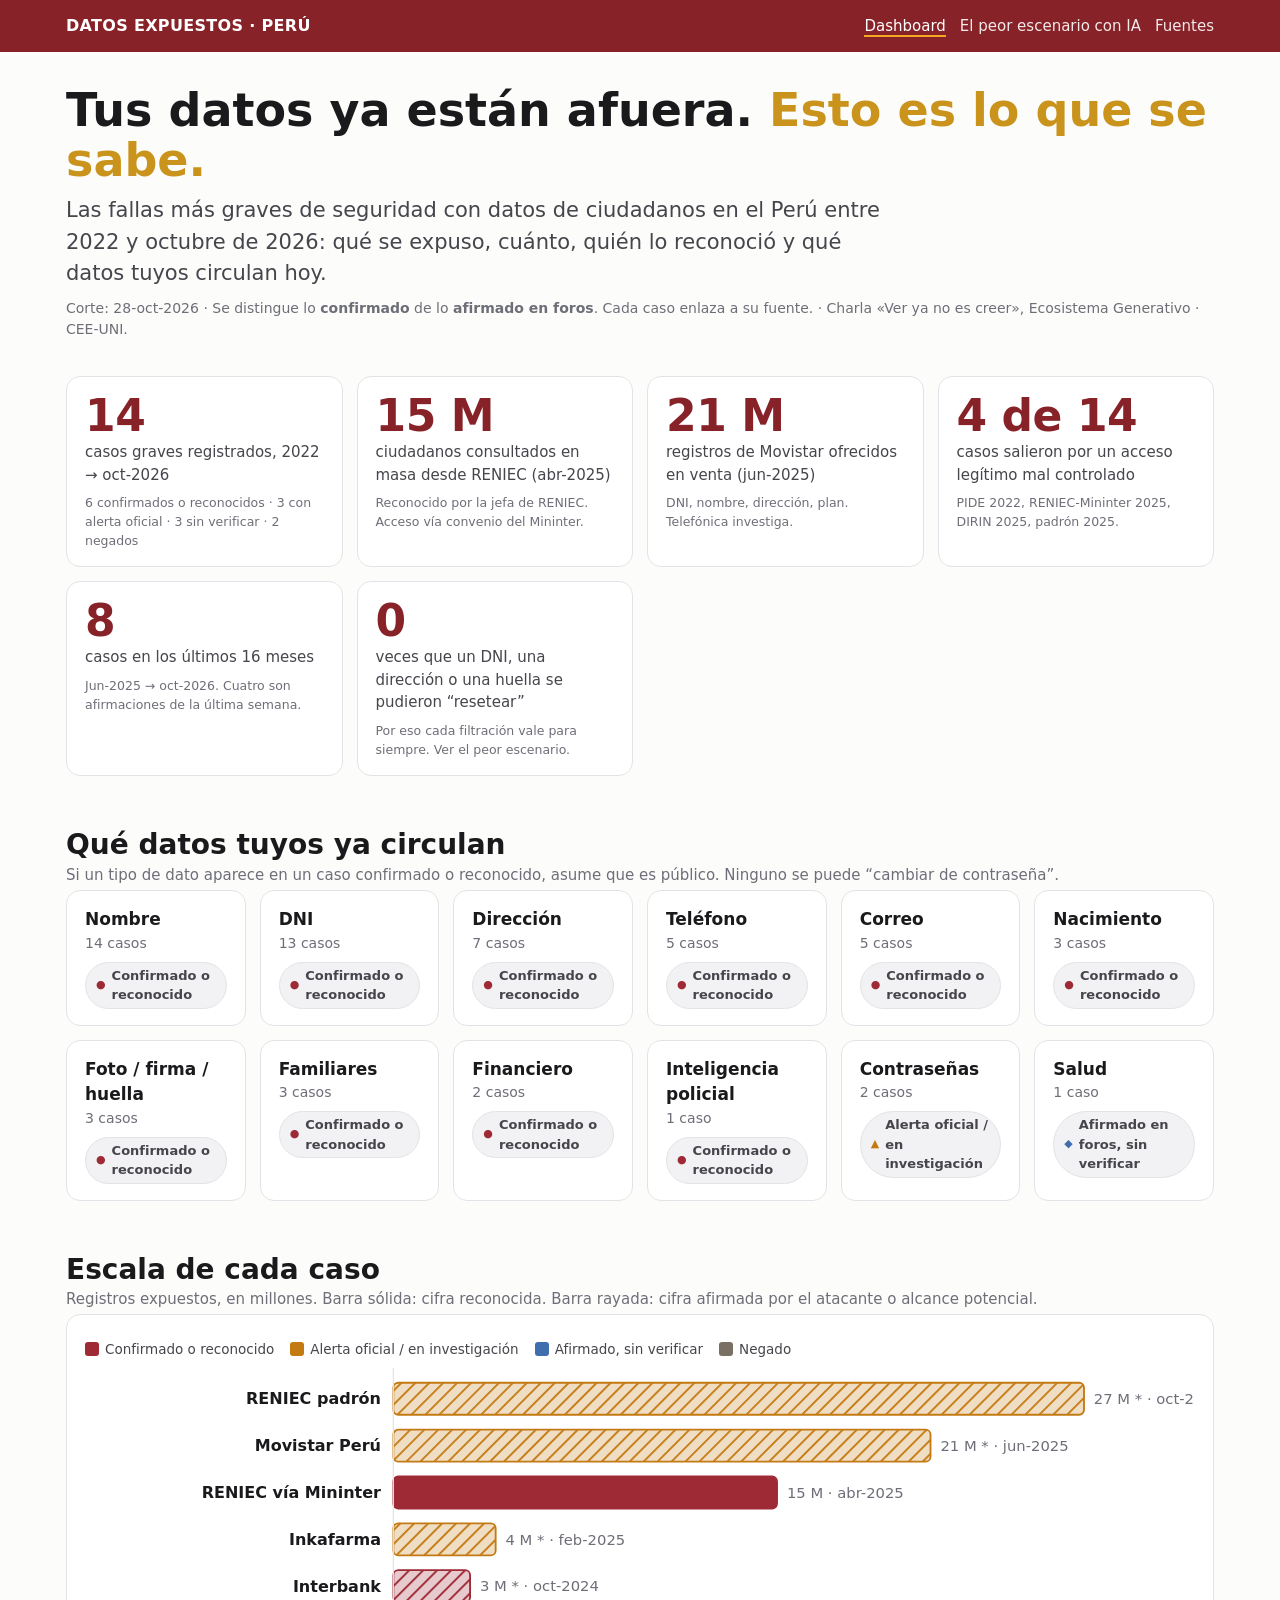
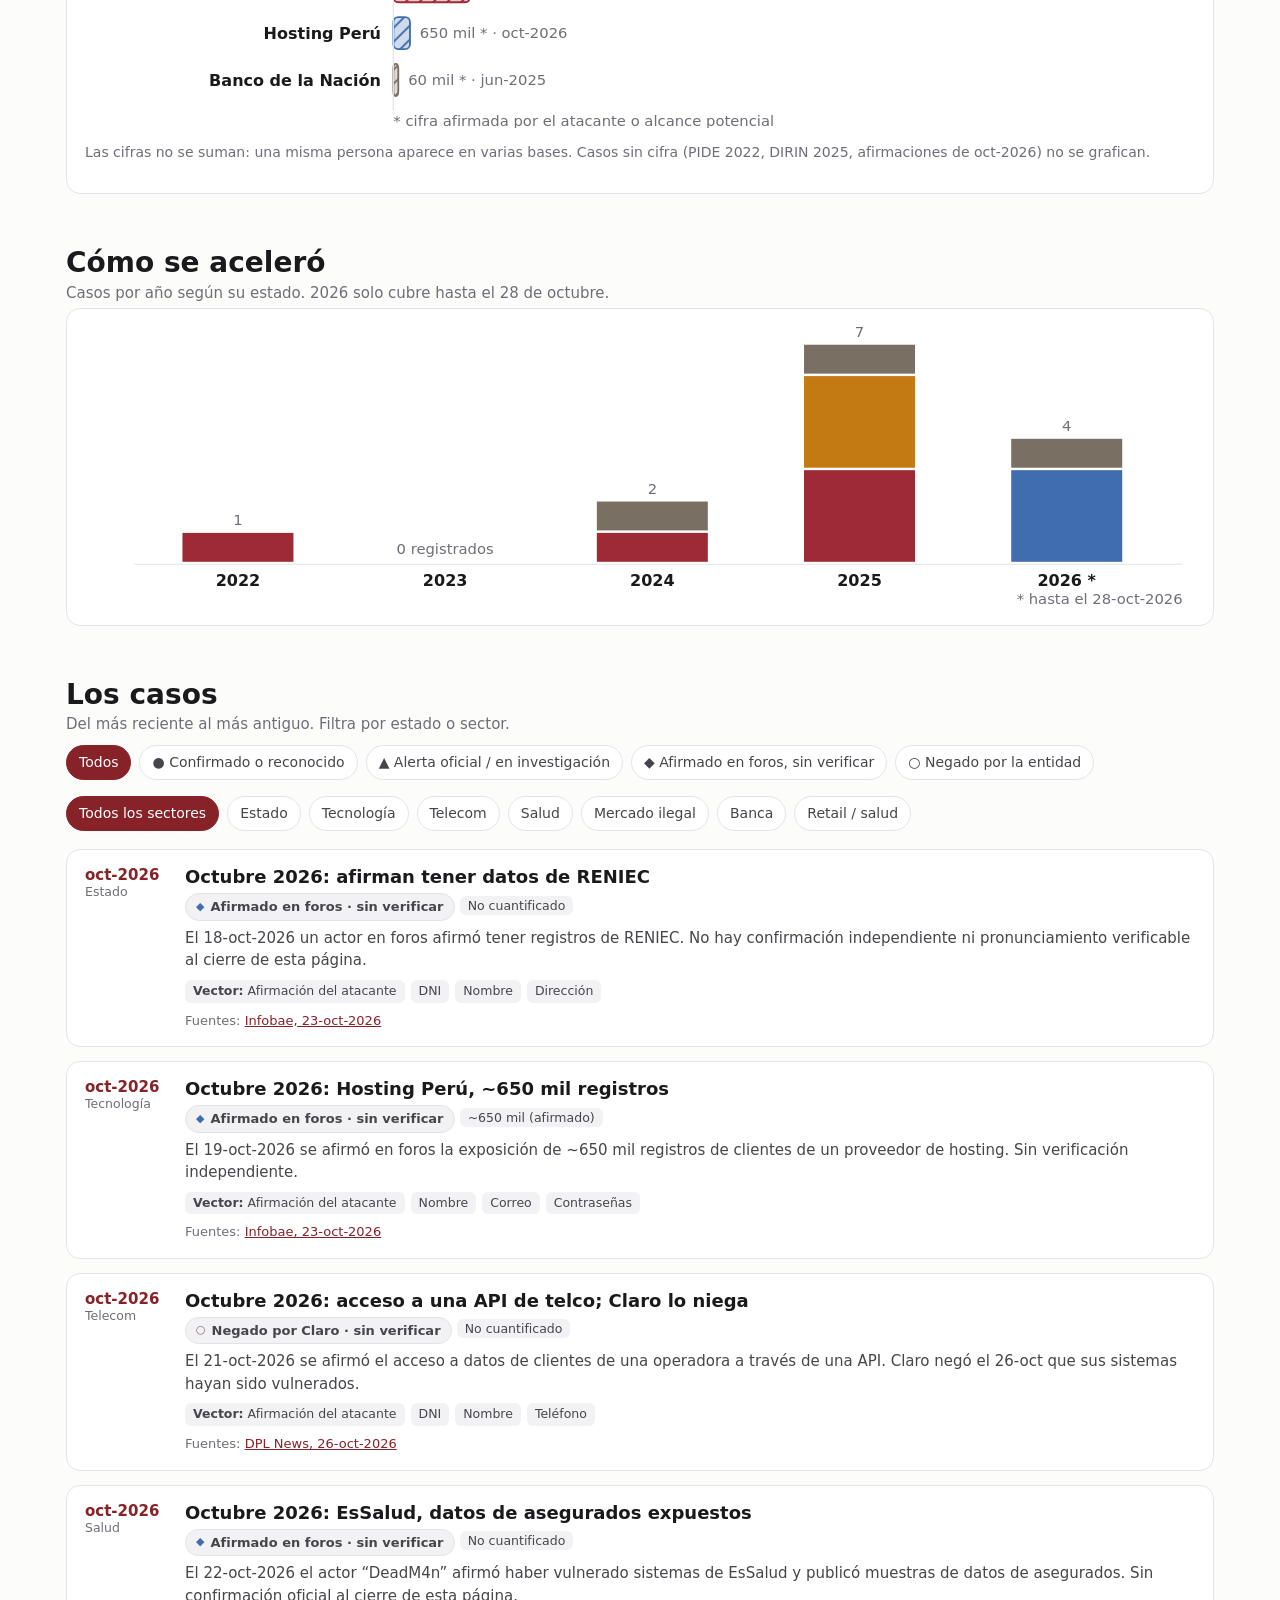
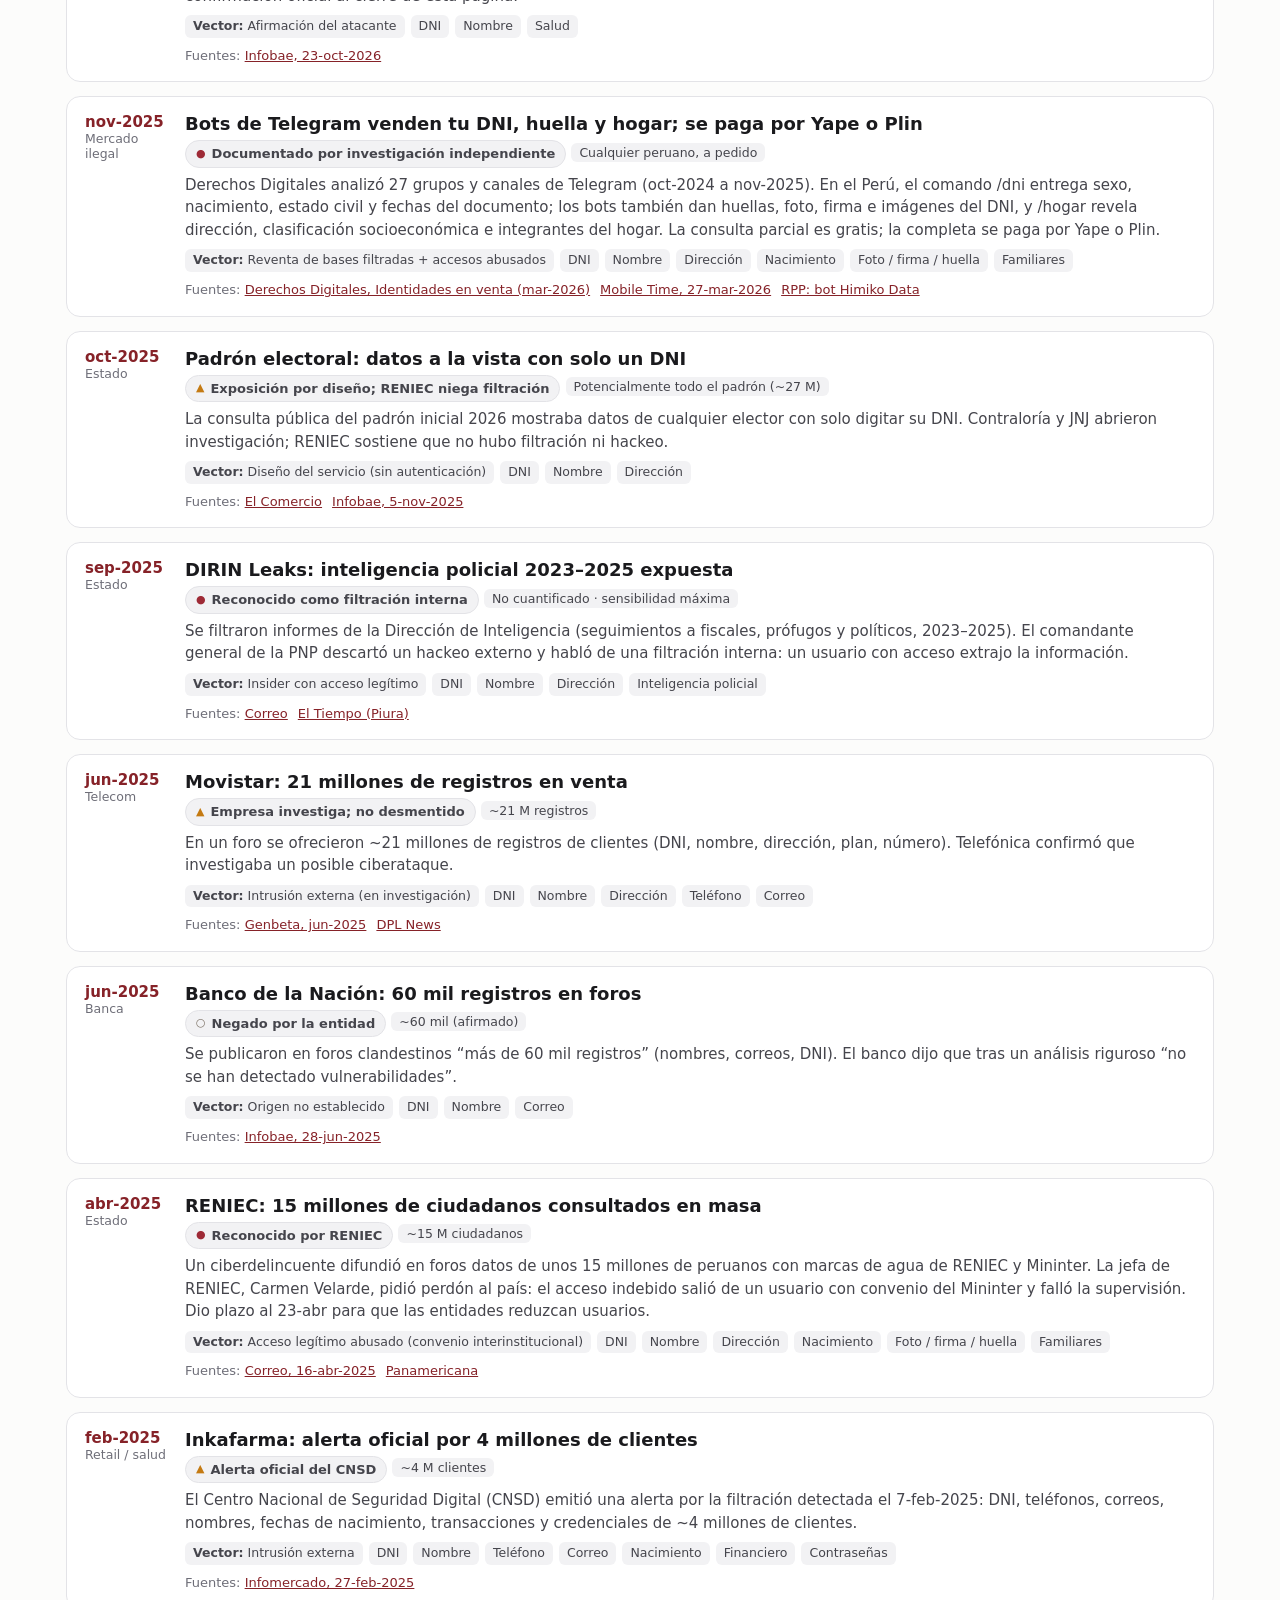
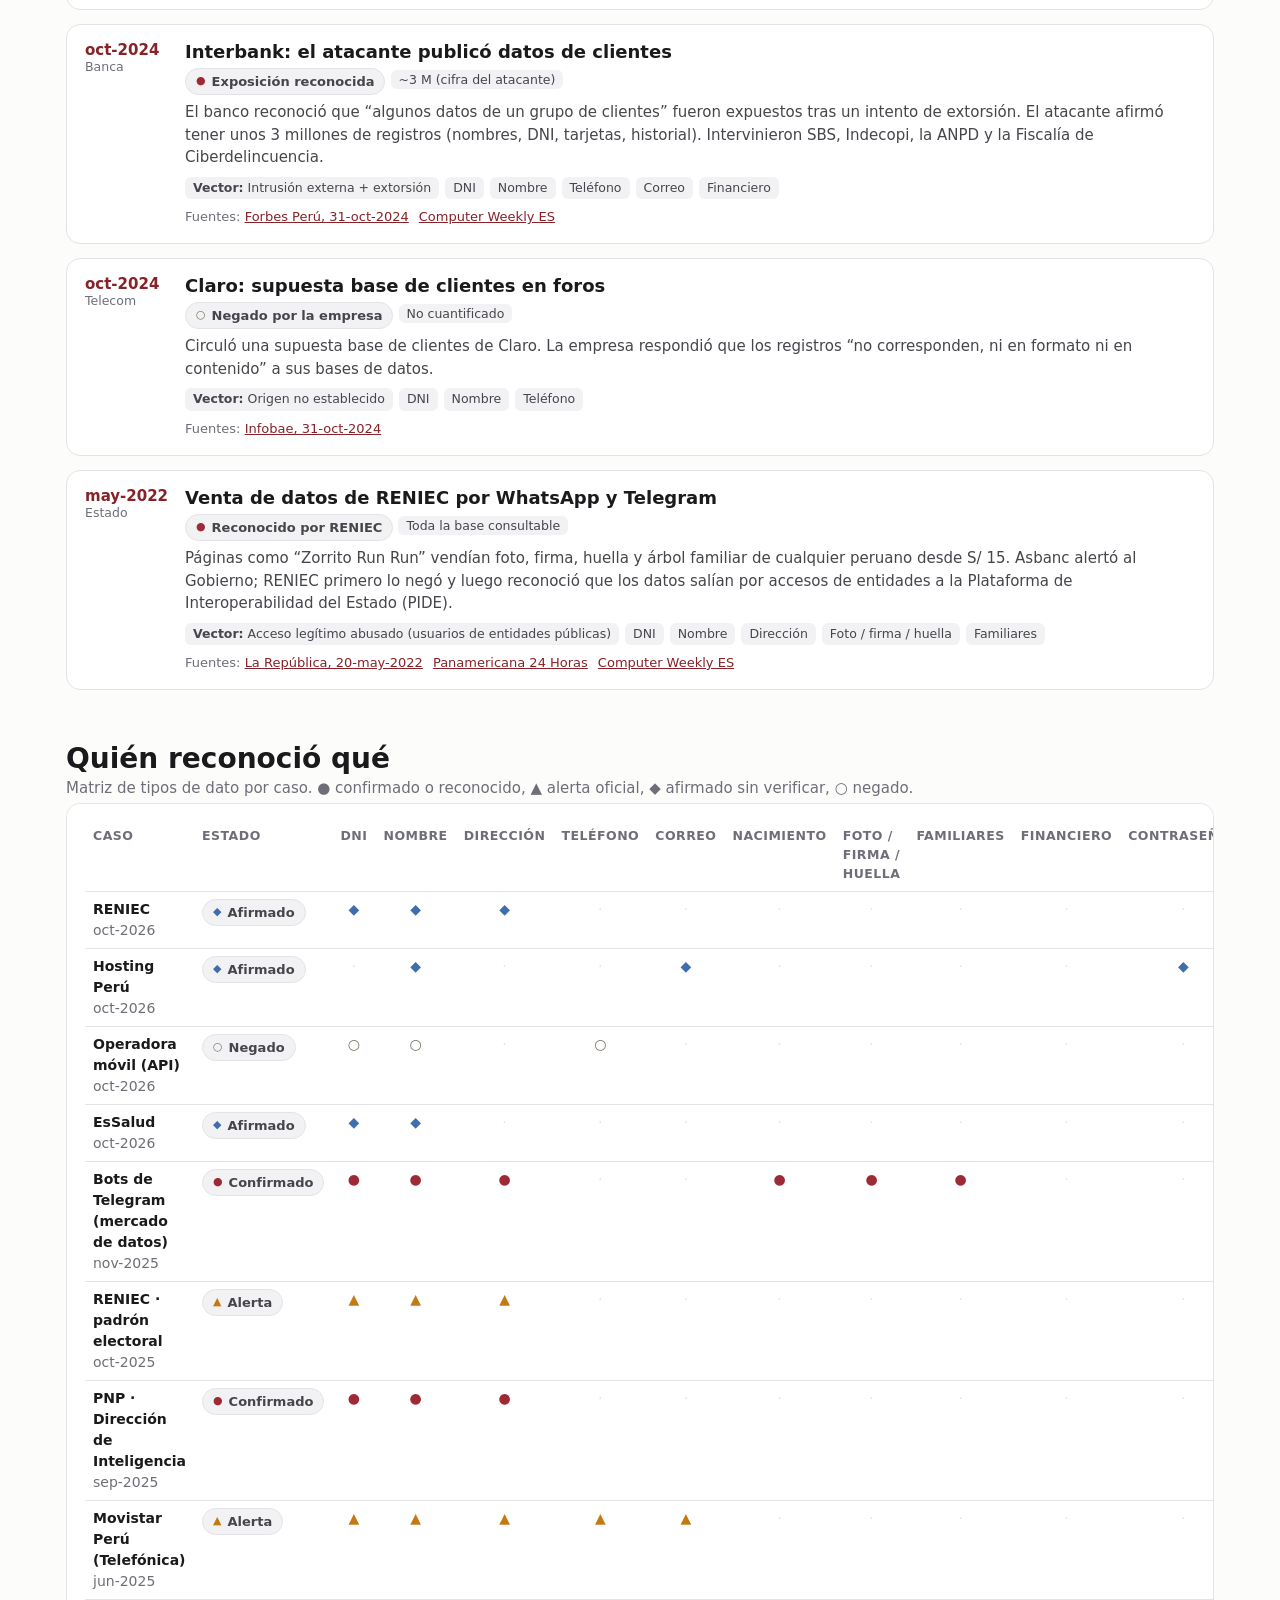
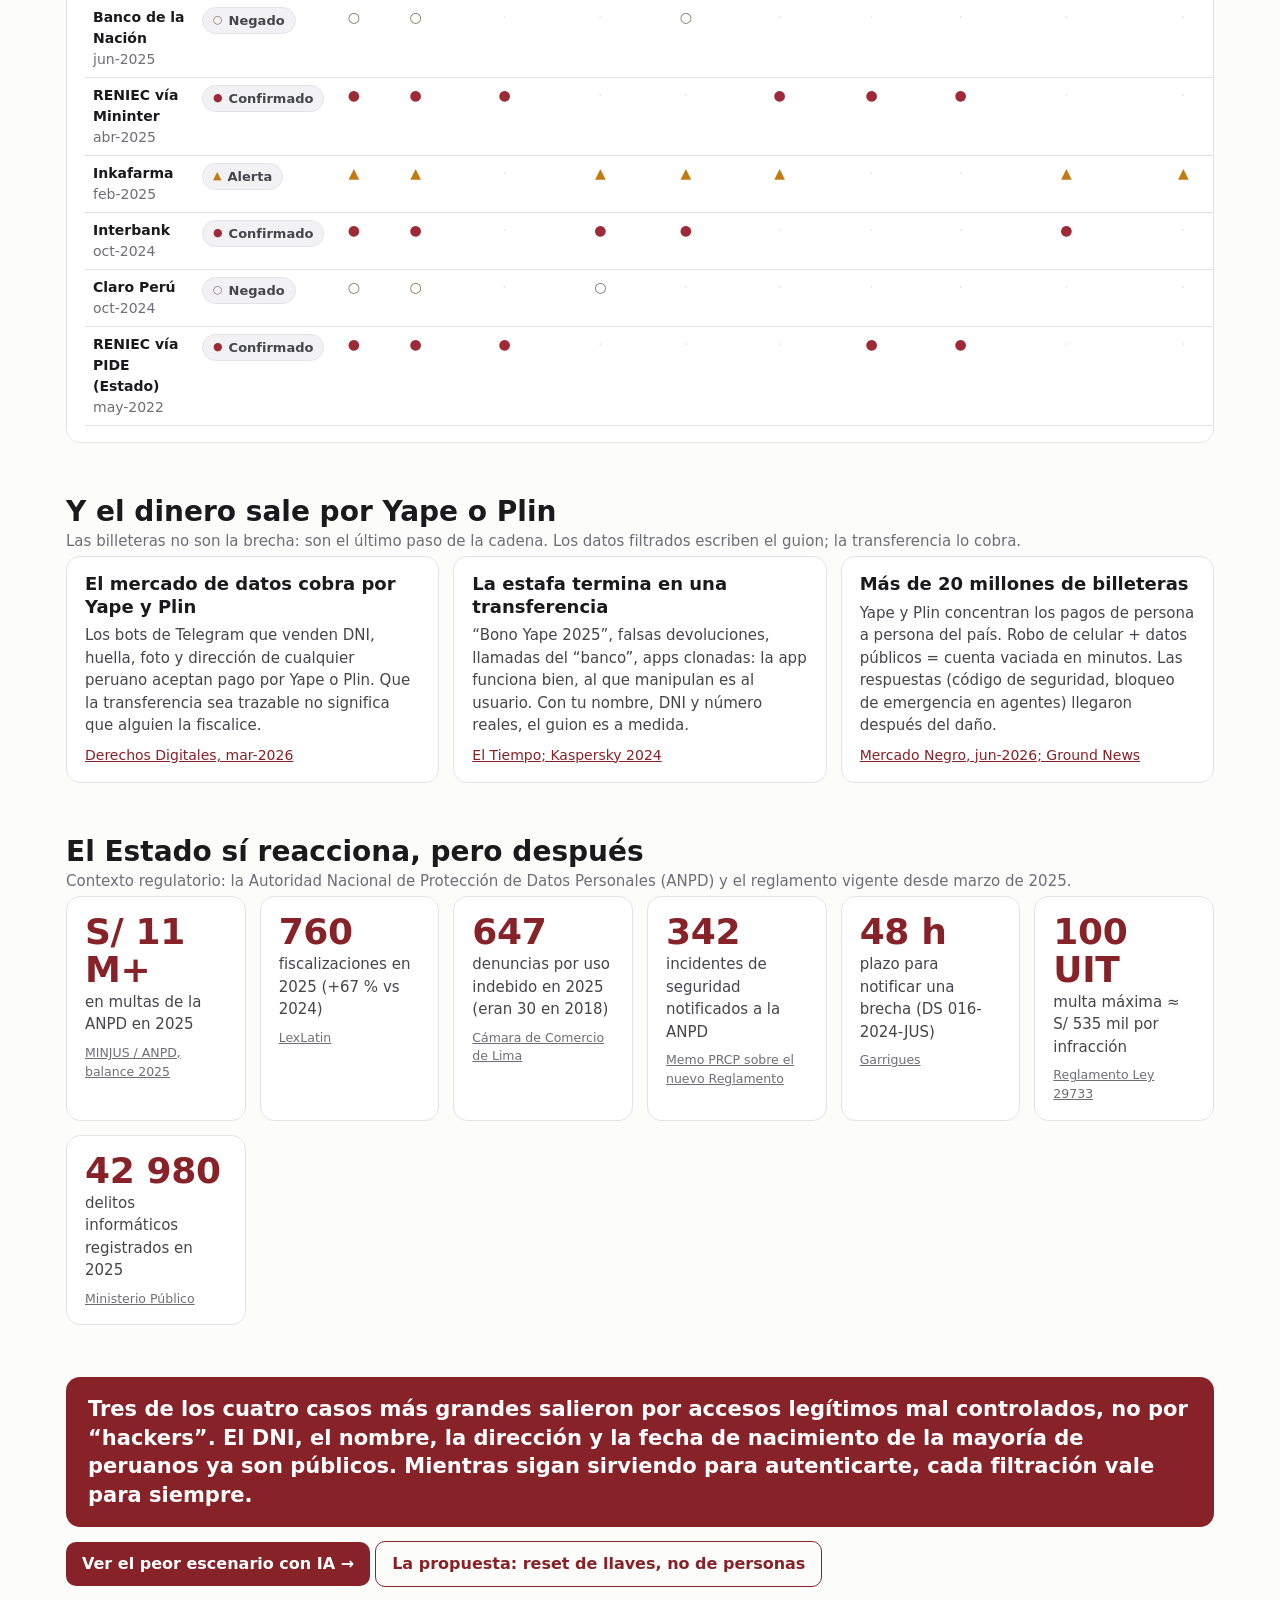
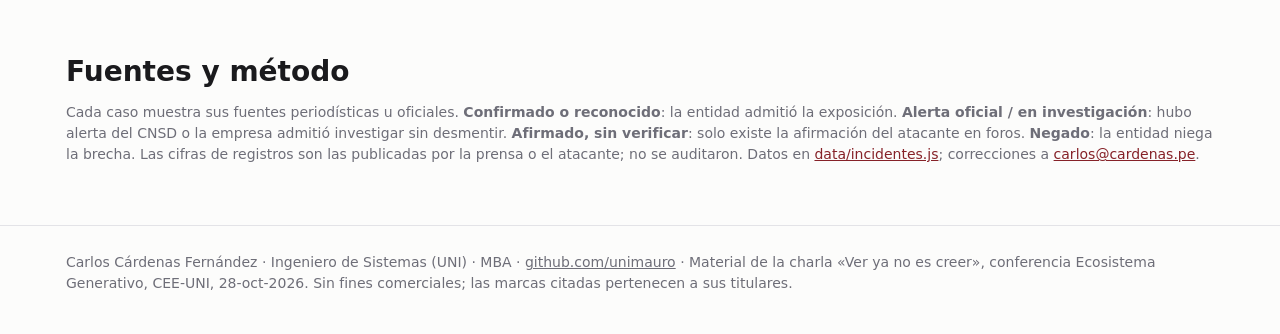
==== index.html @ 68361c1c "Peor escenario con IA + mercado de datos en Telegram pagado por Yape/Plin" ====
<!doctype html>
<html lang="es">
<head>
<meta charset="utf-8">
<meta name="viewport" content="width=device-width,initial-scale=1">
<title>Datos expuestos Perú</title>
<meta name="description" content="Las peores fallas de seguridad con datos de ciudadanos en el Perú, 2022–2026: qué se filtró, cuánto, quién lo reconoció y qué datos tuyos ya circulan.">
<meta property="og:title" content="Datos expuestos Perú · 2022–2026">
<meta property="og:description" content="Dashboard de las brechas más graves con datos de peruanos: Interbank, RENIEC, Movistar, Inkafarma, DIRIN y las afirmaciones de octubre 2026.">
<meta property="og:type" content="website">
<link rel="icon" href="data:image/svg+xml,%3Csvg xmlns='http://www.w3.org/2000/svg' viewBox='0 0 64 64'%3E%3Crect width='64' height='64' rx='12' fill='%23862228'/%3E%3Ctext x='32' y='44' font-size='34' text-anchor='middle' fill='%23F5A623' font-family='Arial' font-weight='700'%3EPE%3C/text%3E%3C/svg%3E">
<link rel="stylesheet" href="assets/style.css">
</head>
<body>
<header class="top"><div class="wrap">
  <a class="brand" href="./">DATOS EXPUESTOS · PERÚ</a>
  <nav><a class="active" href="./">Dashboard</a><a href="peor-escenario.html">El peor escenario con IA</a><a href="#fuentes">Fuentes</a></nav>
</div></header>

<div class="wrap">
<div class="hero">
  <h1>Tus datos ya están afuera. <span>Esto es lo que se sabe.</span></h1>
  <p class="lead">Las fallas más graves de seguridad con datos de ciudadanos en el Perú entre 2022 y octubre de 2026: qué se expuso, cuánto, quién lo reconoció y qué datos tuyos circulan hoy.</p>
  <div class="meta">Corte: 28-oct-2026 · Se distingue lo <b>confirmado</b> de lo <b>afirmado en foros</b>. Cada caso enlaza a su fuente. · Charla «Ver ya no es creer», Ecosistema Generativo · CEE-UNI.</div>
</div>

<section>
  <div class="grid g3" id="kpis"></div>
</section>

<section>
  <h2>Qué datos tuyos ya circulan <small>Si un tipo de dato aparece en un caso confirmado o reconocido, asume que es público. Ninguno se puede “cambiar de contraseña”.</small></h2>
  <div class="grid g4" id="datos"></div>
</section>

<section>
  <h2>Escala de cada caso <small>Registros expuestos, en millones. Barra sólida: cifra reconocida. Barra rayada: cifra afirmada por el atacante o alcance potencial.</small></h2>
  <div class="card">
    <div class="legend">
      <span><span class="sw" style="background:var(--st-confirmado)"></span>Confirmado o reconocido</span>
      <span><span class="sw" style="background:var(--st-alerta)"></span>Alerta oficial / en investigación</span>
      <span><span class="sw" style="background:var(--st-sinverificar)"></span>Afirmado, sin verificar</span>
      <span><span class="sw" style="background:var(--st-negado)"></span>Negado</span>
    </div>
    <svg class="chart" id="bars" role="img" aria-label="Registros expuestos por caso"></svg>
    <p class="note">Las cifras no se suman: una misma persona aparece en varias bases. Casos sin cifra (PIDE 2022, DIRIN 2025, afirmaciones de oct-2026) no se grafican.</p>
  </div>
</section>

<section>
  <h2>Cómo se aceleró <small>Casos por año según su estado. 2026 solo cubre hasta el 28 de octubre.</small></h2>
  <div class="card"><svg class="chart" id="years" role="img" aria-label="Casos por año y estado"></svg></div>
</section>

<section>
  <h2>Los casos <small>Del más reciente al más antiguo. Filtra por estado o sector.</small></h2>
  <div class="filters" id="filtros"></div>
  <div class="grid" id="lista"></div>
</section>

<section>
  <h2>Quién reconoció qué <small>Matriz de tipos de dato por caso. ● confirmado o reconocido, ▲ alerta oficial, ◆ afirmado sin verificar, ○ negado.</small></h2>
  <div class="card matrix"><table id="matriz"></table></div>
</section>

<section>
  <h2>Y el dinero sale por Yape o Plin <small>Las billeteras no son la brecha: son el último paso de la cadena. Los datos filtrados escriben el guion; la transferencia lo cobra.</small></h2>
  <div class="grid g3" id="yape"></div>
</section>

<section>
  <h2>El Estado sí reacciona, pero después <small>Contexto regulatorio: la Autoridad Nacional de Protección de Datos Personales (ANPD) y el reglamento vigente desde marzo de 2025.</small></h2>
  <div class="grid g4" id="contexto"></div>
</section>

<section>
  <div class="callout">Tres de los cuatro casos más grandes salieron por accesos legítimos mal controlados, no por “hackers”. El DNI, el nombre, la dirección y la fecha de nacimiento de la mayoría de peruanos ya son públicos. Mientras sigan sirviendo para autenticarte, cada filtración vale para siempre.</div>
  <p style="margin-top:14px"><a class="btn" href="peor-escenario.html">Ver el peor escenario con IA →</a> <a class="btn ghost" href="peor-escenario.html#reset">La propuesta: reset de llaves, no de personas</a></p>
</section>

<section id="fuentes">
  <h2>Fuentes y método</h2>
  <p class="note">Cada caso muestra sus fuentes periodísticas u oficiales. <b>Confirmado o reconocido</b>: la entidad admitió la exposición. <b>Alerta oficial / en investigación</b>: hubo alerta del CNSD o la empresa admitió investigar sin desmentir. <b>Afirmado, sin verificar</b>: solo existe la afirmación del atacante en foros. <b>Negado</b>: la entidad niega la brecha. Las cifras de registros son las publicadas por la prensa o el atacante; no se auditaron. Datos en <a href="data/incidentes.js">data/incidentes.js</a>; correcciones a <a href="mailto:carlos@cardenas.pe">carlos@cardenas.pe</a>.</p>
</section>
</div>

<footer><div class="wrap">Carlos Cárdenas Fernández · Ingeniero de Sistemas (UNI) · MBA · <a href="https://github.com/unimauro">github.com/unimauro</a> · Material de la charla «Ver ya no es creer», conferencia Ecosistema Generativo, CEE-UNI, 28-oct-2026. Sin fines comerciales; las marcas citadas pertenecen a sus titulares.</div></footer>
<div class="tip" id="tip"></div>
<script src="data/incidentes.js"></script>
<script src="assets/app.js"></script>
</body>
</html>
---- assets/style.css ----
:root{
  --guinda:#862228;--guinda-2:#9E2A36;--gold:#C9931C;--gold-2:#F5A623;
  --bg:#FCFCFB;--surface:#FFFFFF;--surface-2:#F2F2F4;--line:#E3E3E7;
  --ink:#1A1A1D;--ink-2:#45454C;--muted:#6E6E78;
  --st-confirmado:#9E2A36;--st-alerta:#C47A12;--st-sinverificar:#3F6DAE;--st-negado:#7A6F63;
  --radius:14px;--maxw:1180px;
}
@media (prefers-color-scheme:dark){:root:not([data-theme="light"]){
  --bg:#141416;--surface:#1D1D21;--surface-2:#26262B;--line:#34343B;
  --ink:#F3F3F5;--ink-2:#C9C9D0;--muted:#9A9AA5;--guinda:#B8303B;--gold:#E0A830;
  --st-confirmado:#E05A66;--st-alerta:#E39A3A;--st-sinverificar:#7FA6E0;--st-negado:#B3A48F;
}}
:root[data-theme="dark"]{
  --bg:#141416;--surface:#1D1D21;--surface-2:#26262B;--line:#34343B;
  --ink:#F3F3F5;--ink-2:#C9C9D0;--muted:#9A9AA5;--guinda:#B8303B;--gold:#E0A830;
  --st-confirmado:#E05A66;--st-alerta:#E39A3A;--st-sinverificar:#7FA6E0;--st-negado:#B3A48F;
}
*{box-sizing:border-box}
html{-webkit-text-size-adjust:100%}
body{margin:0;background:var(--bg);color:var(--ink);font:16px/1.5 Calibri,"Segoe UI",system-ui,-apple-system,Helvetica,Arial,sans-serif}
a{color:var(--guinda)}
.wrap{max-width:var(--maxw);margin:0 auto;padding:0 16px}
header.top{background:var(--guinda);color:#fff;padding:14px 0}
header.top .wrap{display:flex;flex-wrap:wrap;gap:8px 18px;align-items:center;justify-content:space-between}
header.top .brand{font-weight:700;letter-spacing:.02em;text-decoration:none;color:#fff}
header.top nav a{color:#fff;opacity:.9;text-decoration:none;margin-left:14px;font-size:15px}
header.top nav a.active{border-bottom:2px solid var(--gold-2);opacity:1}
.hero{padding:34px 0 10px}
.hero h1{font-size:clamp(28px,5vw,46px);line-height:1.08;margin:0 0 10px}
.hero h1 span{color:var(--gold)}
.hero p.lead{font-size:clamp(17px,2.2vw,21px);color:var(--ink-2);max-width:820px;margin:0 0 8px}
.hero .meta{font-size:14px;color:var(--muted)}
section{padding:26px 0}
h2{font-size:clamp(21px,3vw,28px);margin:0 0 6px;line-height:1.2}
h2 small{display:block;font-size:15px;color:var(--muted);font-weight:400;margin-top:4px}
.grid{display:grid;gap:14px}
.g2{grid-template-columns:repeat(auto-fit,minmax(260px,1fr))}
.g3{grid-template-columns:repeat(auto-fit,minmax(220px,1fr))}
.g4{grid-template-columns:repeat(auto-fit,minmax(170px,1fr))}
.card{background:var(--surface);border:1px solid var(--line);border-radius:var(--radius);padding:16px 18px}
.stat{display:flex;flex-direction:column;gap:2px}
.stat .n{font-size:clamp(30px,4.5vw,44px);font-weight:700;color:var(--guinda);line-height:1.05;letter-spacing:-.01em}
.stat .t{font-size:15px;color:var(--ink-2)}
.stat .f{font-size:12.5px;color:var(--muted);margin-top:6px}
.stat .f a{color:var(--muted)}
.tag{display:inline-flex;align-items:center;gap:6px;font-size:13px;font-weight:600;padding:3px 10px;border-radius:999px;background:var(--surface-2);color:var(--ink-2);border:1px solid var(--line)}
.tag i{font-style:normal;font-size:11px}
.tag.confirmado i{color:var(--st-confirmado)}.tag.alerta i{color:var(--st-alerta)}
.tag.sinverificar i{color:var(--st-sinverificar)}.tag.negado i{color:var(--st-negado)}
.filters{display:flex;flex-wrap:wrap;gap:8px;margin:12px 0 18px}
.filters button{font:inherit;font-size:14px;padding:6px 12px;border-radius:999px;border:1px solid var(--line);background:var(--surface);color:var(--ink-2);cursor:pointer}
.filters button[aria-pressed="true"]{background:var(--guinda);border-color:var(--guinda);color:#fff}
.inc{display:grid;grid-template-columns:86px 1fr;gap:14px;align-items:start}
.inc .when{font-weight:700;color:var(--guinda);font-size:15px;line-height:1.2}
.inc .when small{display:block;color:var(--muted);font-weight:400;font-size:12.5px}
.inc h3{margin:0 0 4px;font-size:18px;line-height:1.25}
.inc p{margin:6px 0;color:var(--ink-2);font-size:15px}
.inc .row{display:flex;flex-wrap:wrap;gap:6px;margin-top:8px}
.inc .chip{font-size:12.5px;padding:2px 8px;border-radius:6px;background:var(--surface-2);color:var(--ink-2)}
.inc .src{font-size:13px;color:var(--muted);margin-top:8px}
.inc .src a{margin-right:10px}
@media (max-width:520px){.inc{grid-template-columns:1fr}.inc .when{display:flex;gap:8px;align-items:baseline}}
.chart{width:100%;height:auto;display:block}
.chart text{font-family:inherit;fill:var(--ink-2);font-size:13px}
.chart .axis{stroke:var(--line);stroke-width:1}
.chart .lbl{fill:var(--ink);font-weight:600}
.chart .mut{fill:var(--muted);font-size:12px}
.legend{display:flex;flex-wrap:wrap;gap:8px 16px;font-size:13.5px;color:var(--ink-2);margin:8px 0 4px}
.legend span{display:inline-flex;align-items:center;gap:6px}
.legend .sw{width:14px;height:14px;border-radius:3px;display:inline-block}
.tip{position:fixed;pointer-events:none;background:var(--ink);color:var(--bg);font-size:13px;padding:8px 10px;border-radius:8px;max-width:280px;z-index:9;display:none;line-height:1.35}
table{width:100%;border-collapse:collapse;font-size:14px}
th,td{padding:7px 8px;border-bottom:1px solid var(--line);text-align:left;vertical-align:top}
th{font-size:12.5px;color:var(--muted);font-weight:600;text-transform:uppercase;letter-spacing:.04em}
.matrix{overflow-x:auto}
.matrix td.y{text-align:center;color:var(--guinda);font-weight:700}
.matrix td.n{text-align:center;color:var(--line)}
.callout{background:var(--guinda);color:#fff;border-radius:var(--radius);padding:18px 22px;font-size:clamp(17px,2.2vw,21px);font-weight:600;line-height:1.35}
.callout.gold{background:var(--gold);color:#1A1A1D}
.note{font-size:14px;color:var(--muted)}
details{border:1px solid var(--line);border-radius:10px;padding:8px 14px;background:var(--surface);margin-top:12px}
summary{cursor:pointer;font-weight:600}
footer{border-top:1px solid var(--line);padding:26px 0 40px;color:var(--muted);font-size:14px;margin-top:20px}
footer a{color:var(--muted)}
/* peor escenario */
.acto{display:grid;grid-template-columns:64px 1fr;gap:16px;align-items:start;padding:18px 0;border-bottom:1px solid var(--line)}
.acto .num{width:52px;height:52px;border-radius:50%;background:var(--guinda);color:#fff;display:flex;align-items:center;justify-content:center;font-weight:700;font-size:22px}
.acto h3{margin:0 0 4px;font-size:clamp(19px,2.6vw,24px)}
.acto .ya{font-size:13.5px;color:var(--muted);margin-top:8px}
.acto .ya b{color:var(--ink-2)}
.acto p{margin:6px 0;color:var(--ink-2)}
.cmp{display:grid;grid-template-columns:repeat(auto-fit,minmax(260px,1fr));gap:14px}
.cmp .card h4{margin:0 0 8px;font-size:15px;letter-spacing:.06em;text-transform:uppercase;color:var(--muted)}
.cmp .card.dark{background:var(--guinda);color:#fff;border-color:var(--guinda)}
.cmp .card.dark h4{color:var(--gold-2)}
.cmp ul{margin:0;padding-left:18px}
.cmp li{margin:4px 0}
.btn{display:inline-block;background:var(--guinda);color:#fff;text-decoration:none;padding:10px 16px;border-radius:10px;font-weight:600}
.btn.ghost{background:transparent;color:var(--guinda);border:1.5px solid var(--guinda)}
.qr{display:flex;gap:16px;align-items:center;flex-wrap:wrap}
.qr img{width:120px;height:120px;border-radius:8px;background:#fff;padding:6px}
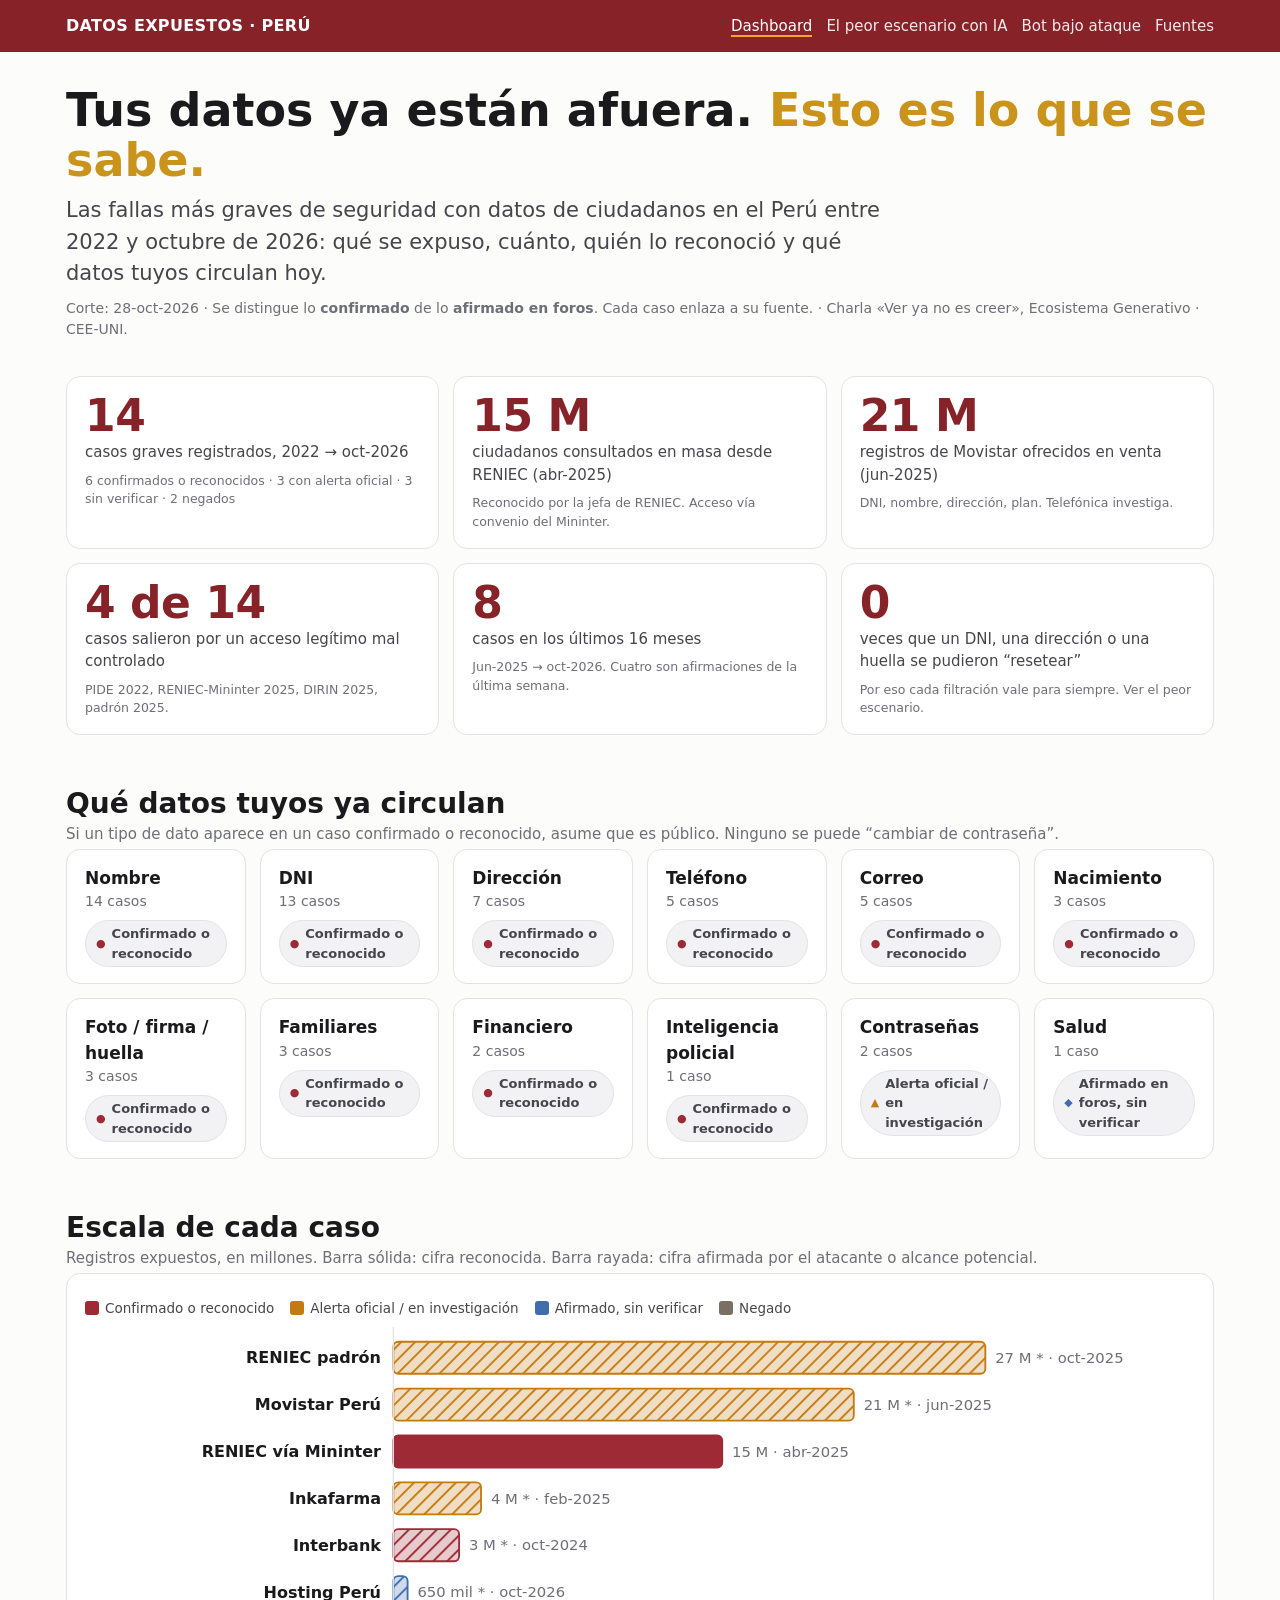
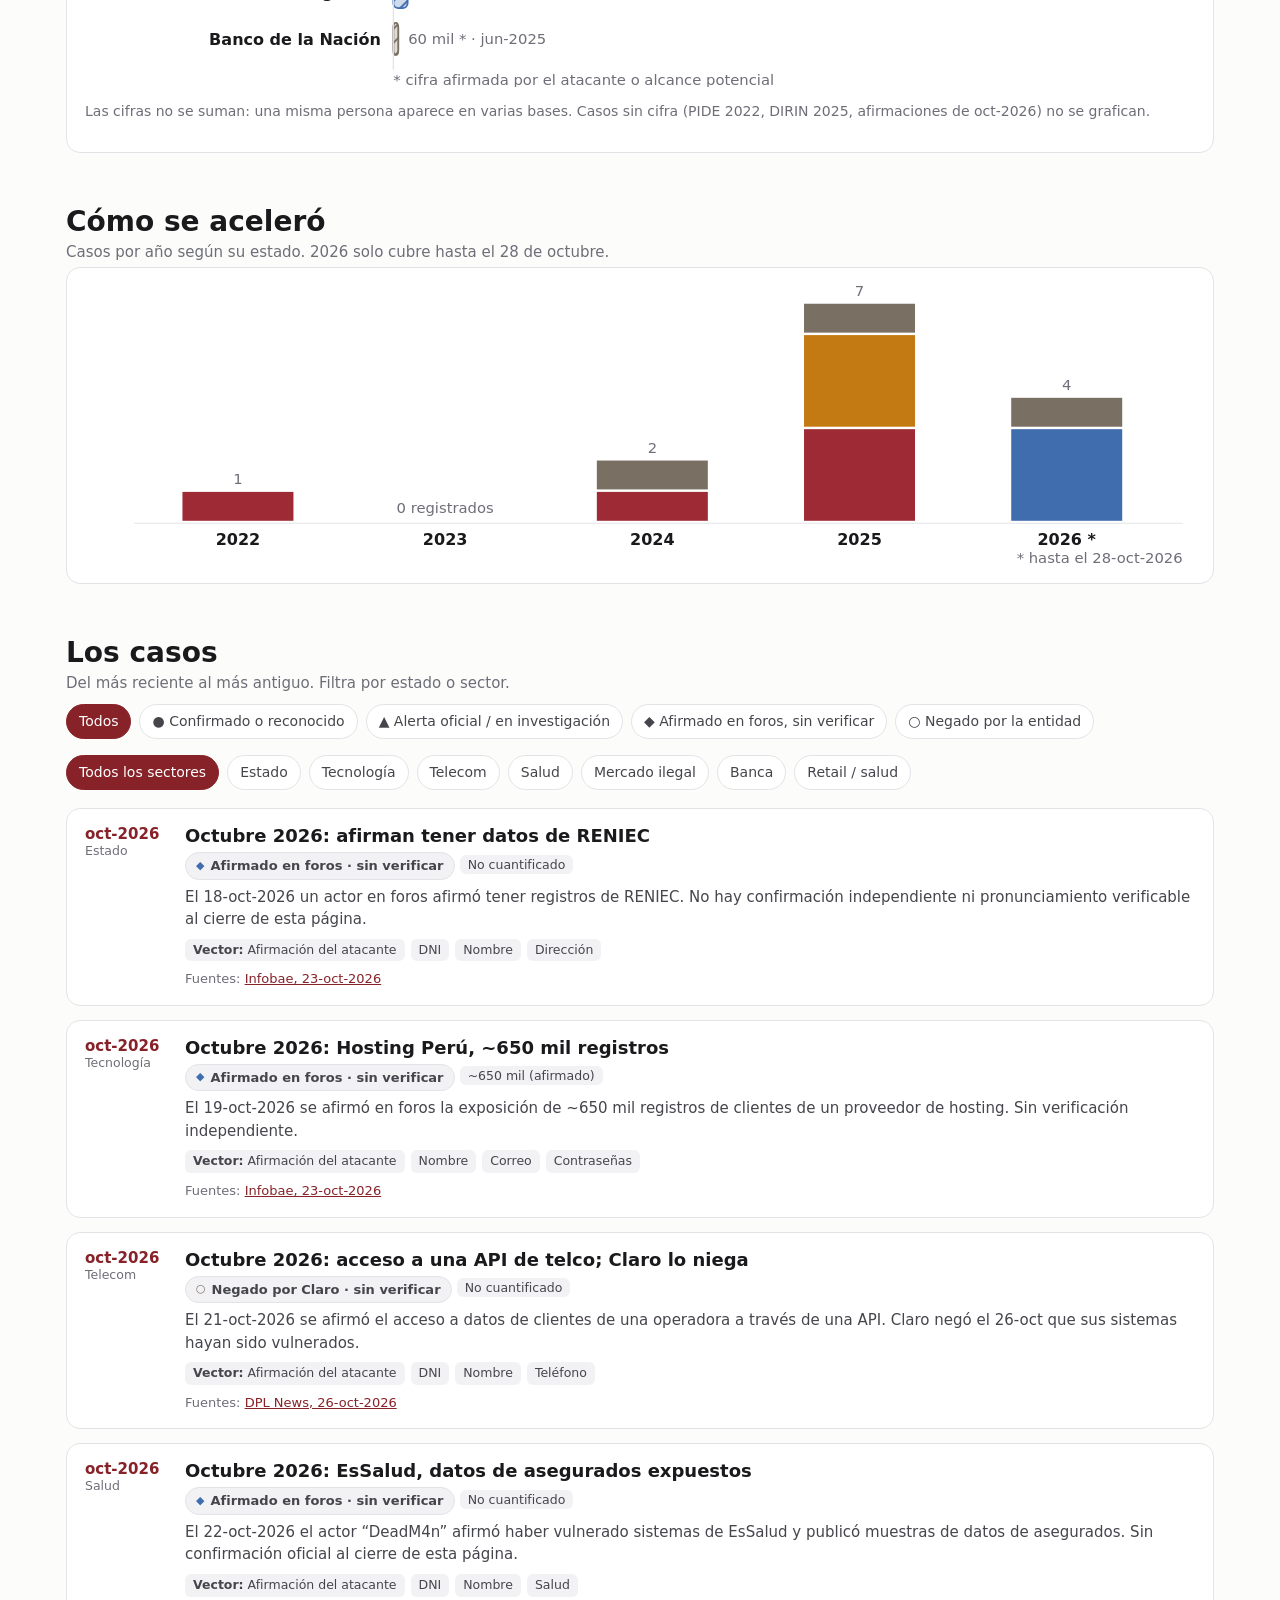
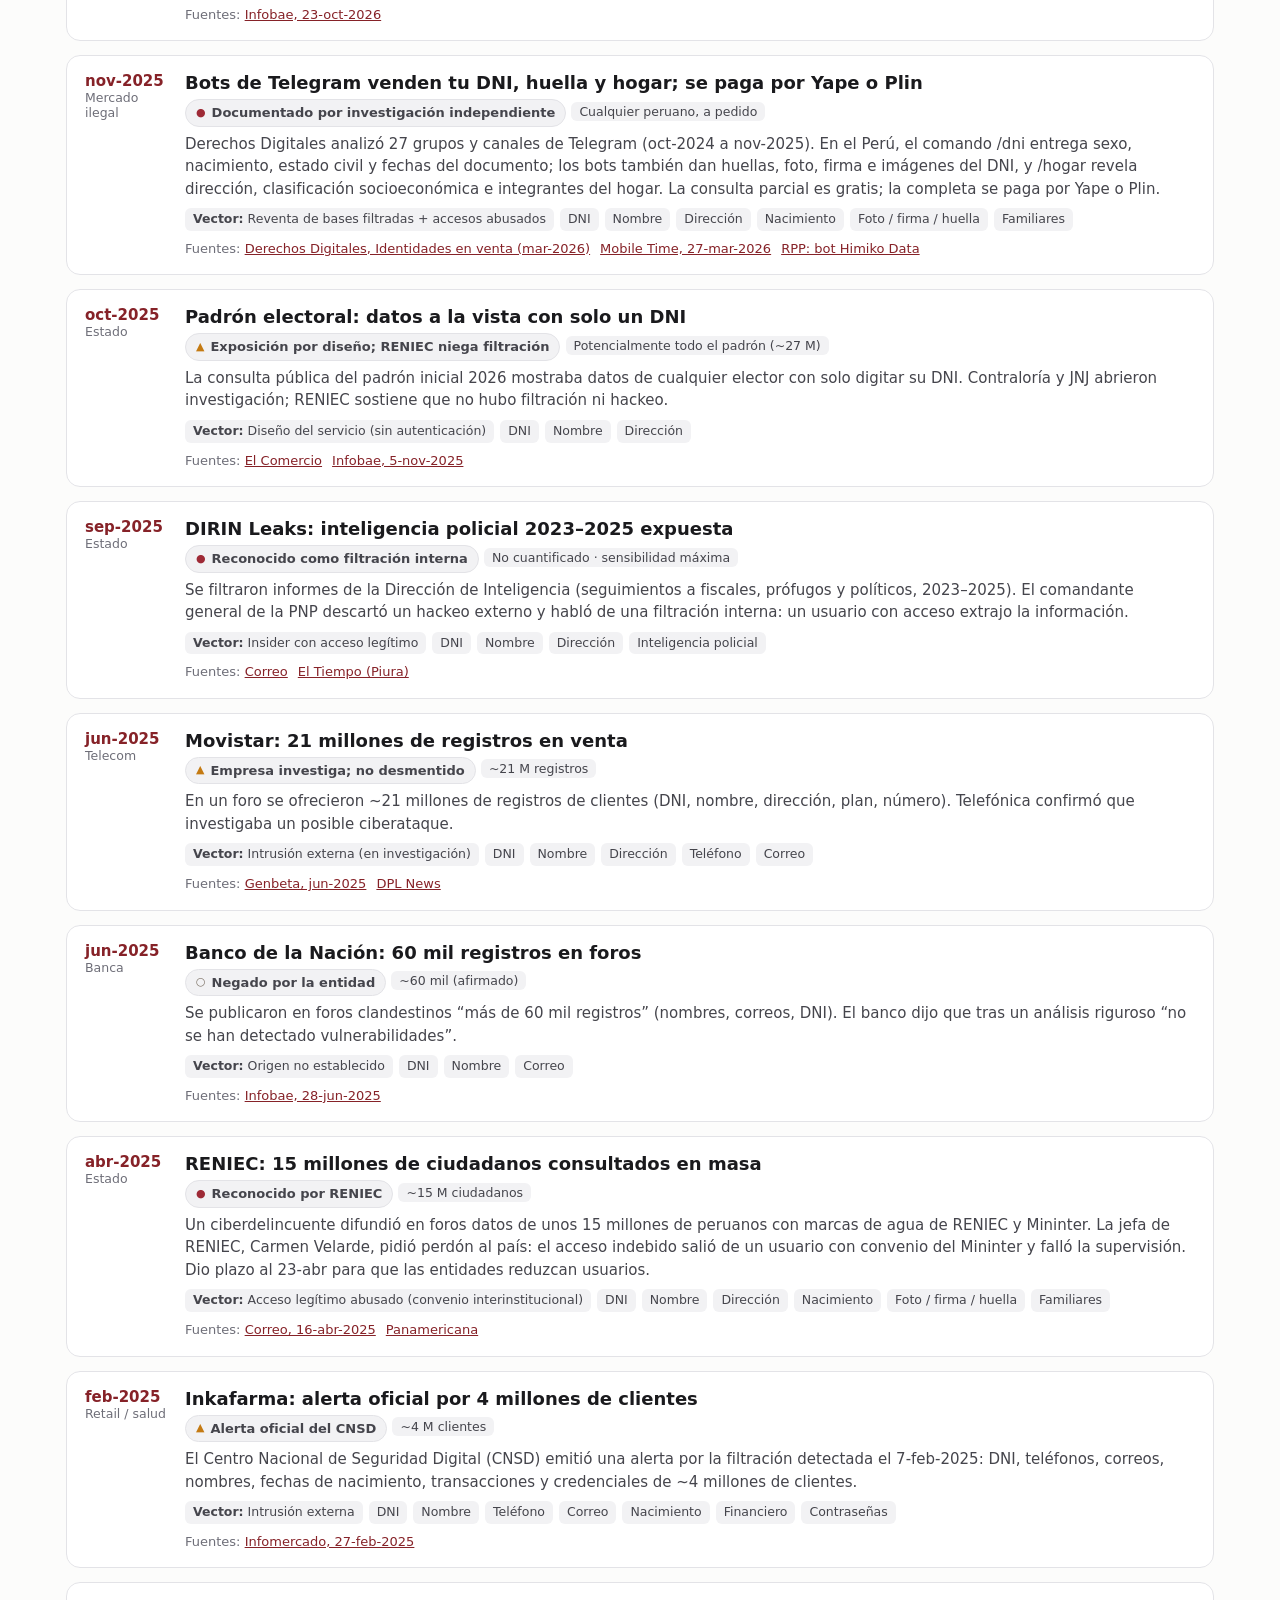
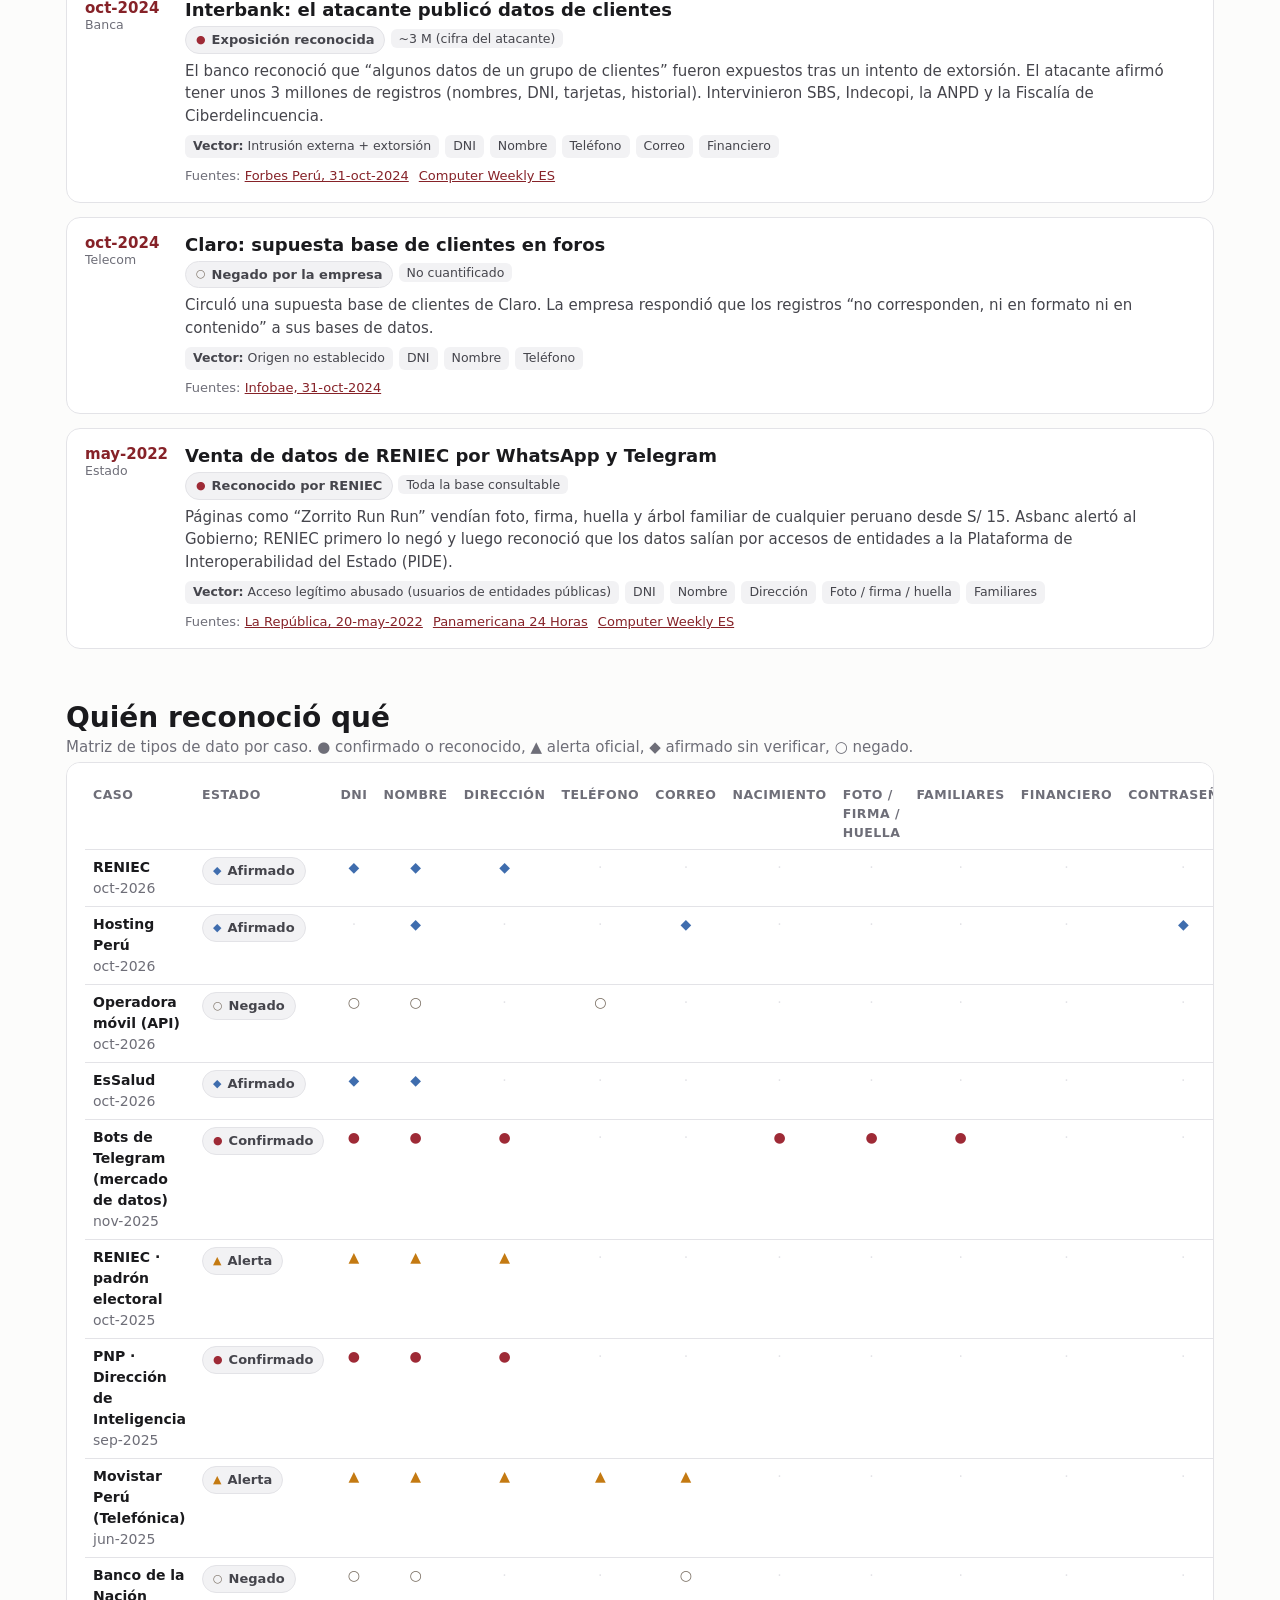
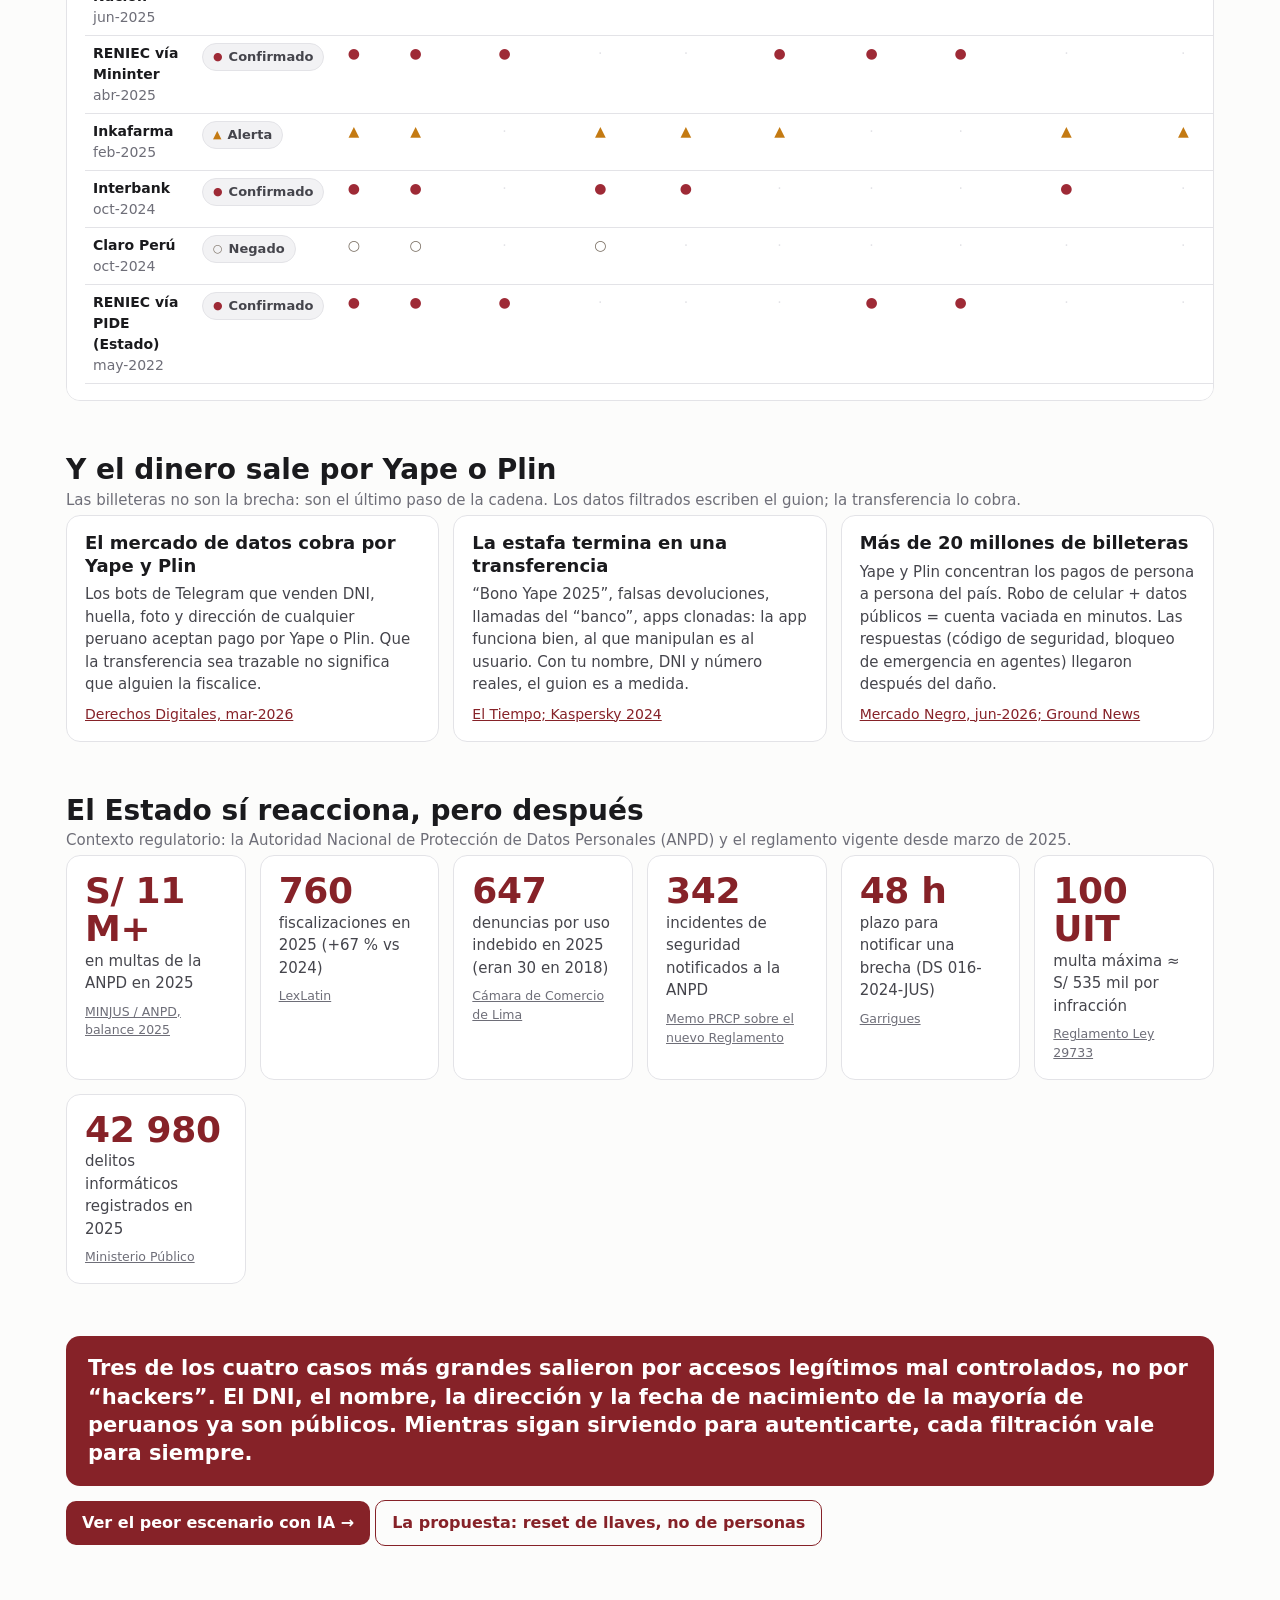
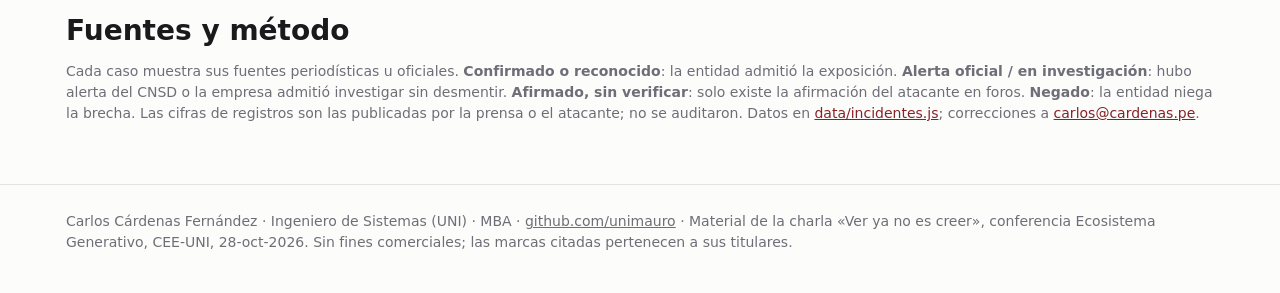
==== commit 5672a2fa: "Demo bot bajo ataque: agente con aprobación humana + motor de pruebas adversariales" ====
--- a/index.html
+++ b/index.html
@@ -14,7 +14,7 @@
 <body>
 <header class="top"><div class="wrap">
   <a class="brand" href="./">DATOS EXPUESTOS · PERÚ</a>
-  <nav><a class="active" href="./">Dashboard</a><a href="peor-escenario.html">El peor escenario con IA</a><a href="#fuentes">Fuentes</a></nav>
+  <nav><a class="active" href="./">Dashboard</a><a href="peor-escenario.html">El peor escenario con IA</a><a href="bot.html">Bot bajo ataque</a><a href="#fuentes">Fuentes</a></nav>
 </div></header>
 
 <div class="wrap">
--- a/assets/style.css
+++ b/assets/style.css
@@ -35,7 +35,7 @@
 h2 small{display:block;font-size:15px;color:var(--muted);font-weight:400;margin-top:4px}
 .grid{display:grid;gap:14px}
 .g2{grid-template-columns:repeat(auto-fit,minmax(260px,1fr))}
-.g3{grid-template-columns:repeat(auto-fit,minmax(220px,1fr))}
+.g3{grid-template-columns:repeat(auto-fit,minmax(300px,1fr))}
 .g4{grid-template-columns:repeat(auto-fit,minmax(170px,1fr))}
 .card{background:var(--surface);border:1px solid var(--line);border-radius:var(--radius);padding:16px 18px}
 .stat{display:flex;flex-direction:column;gap:2px}
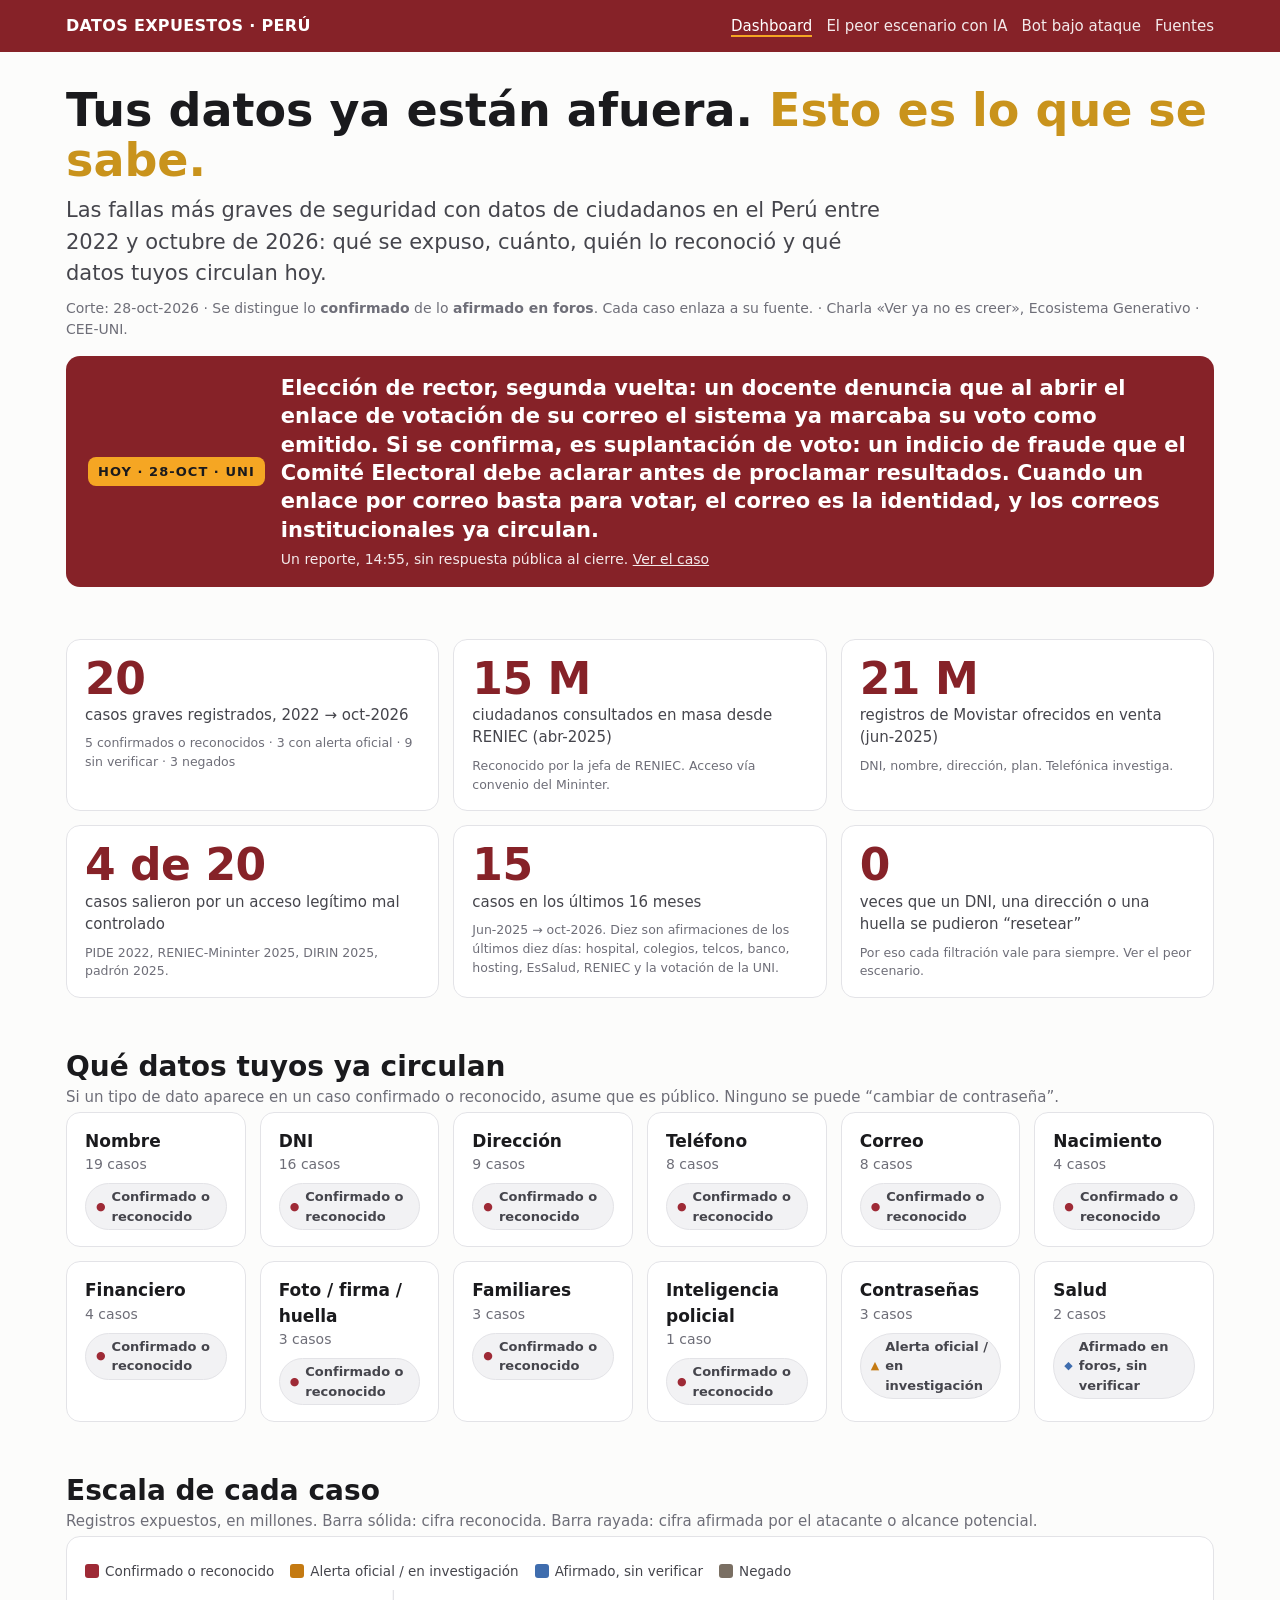
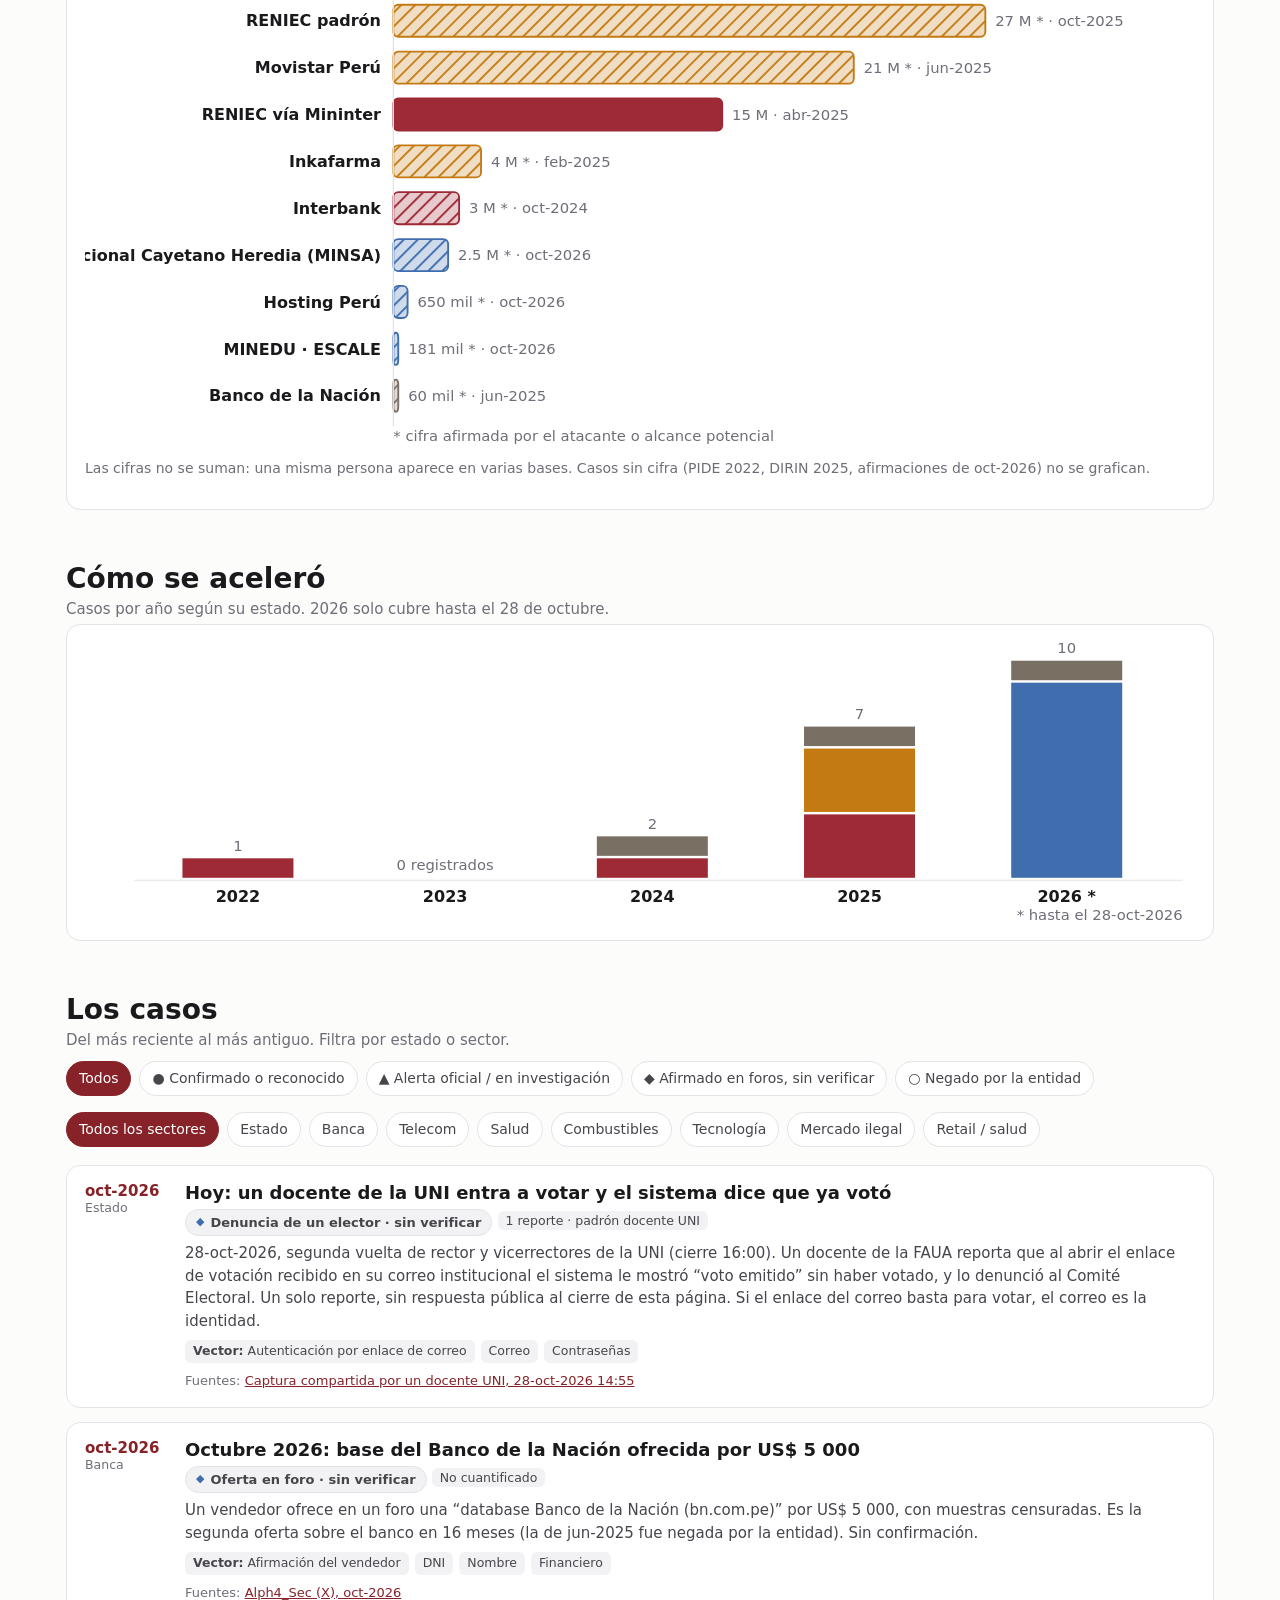
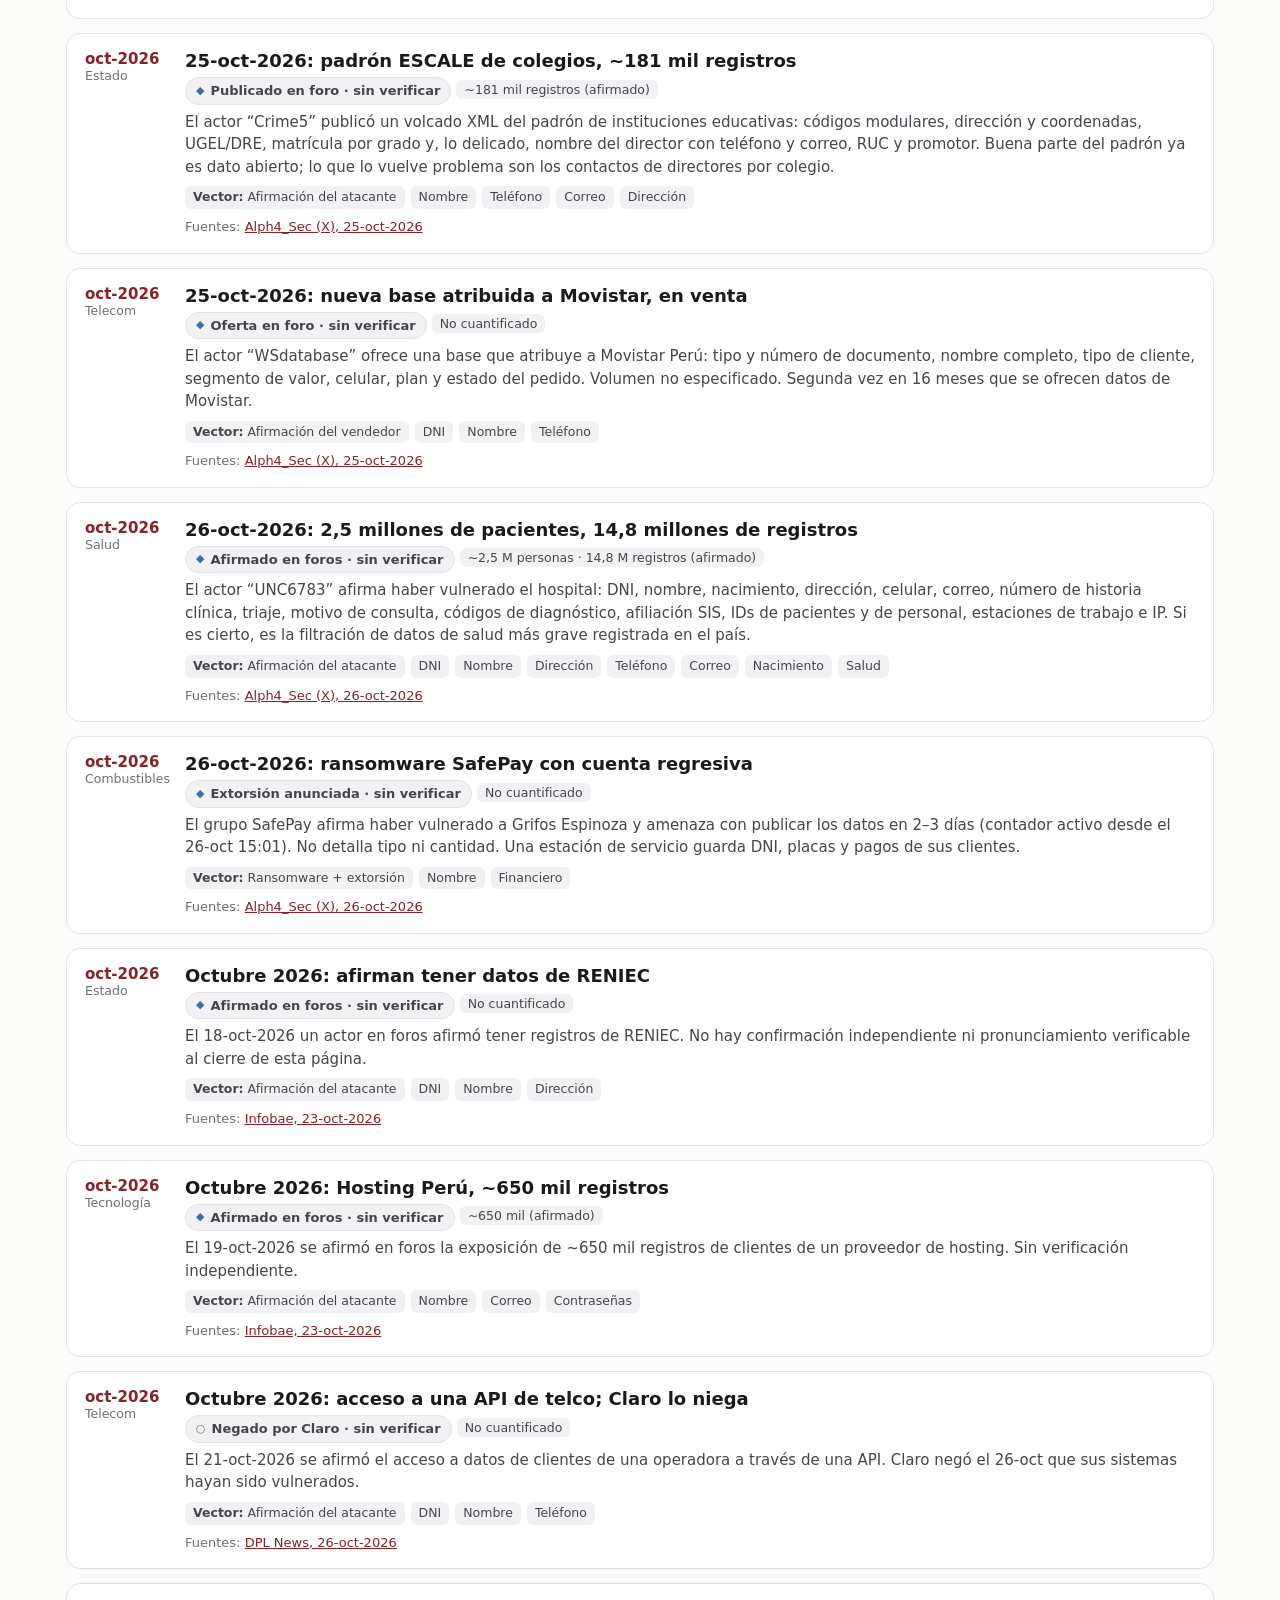
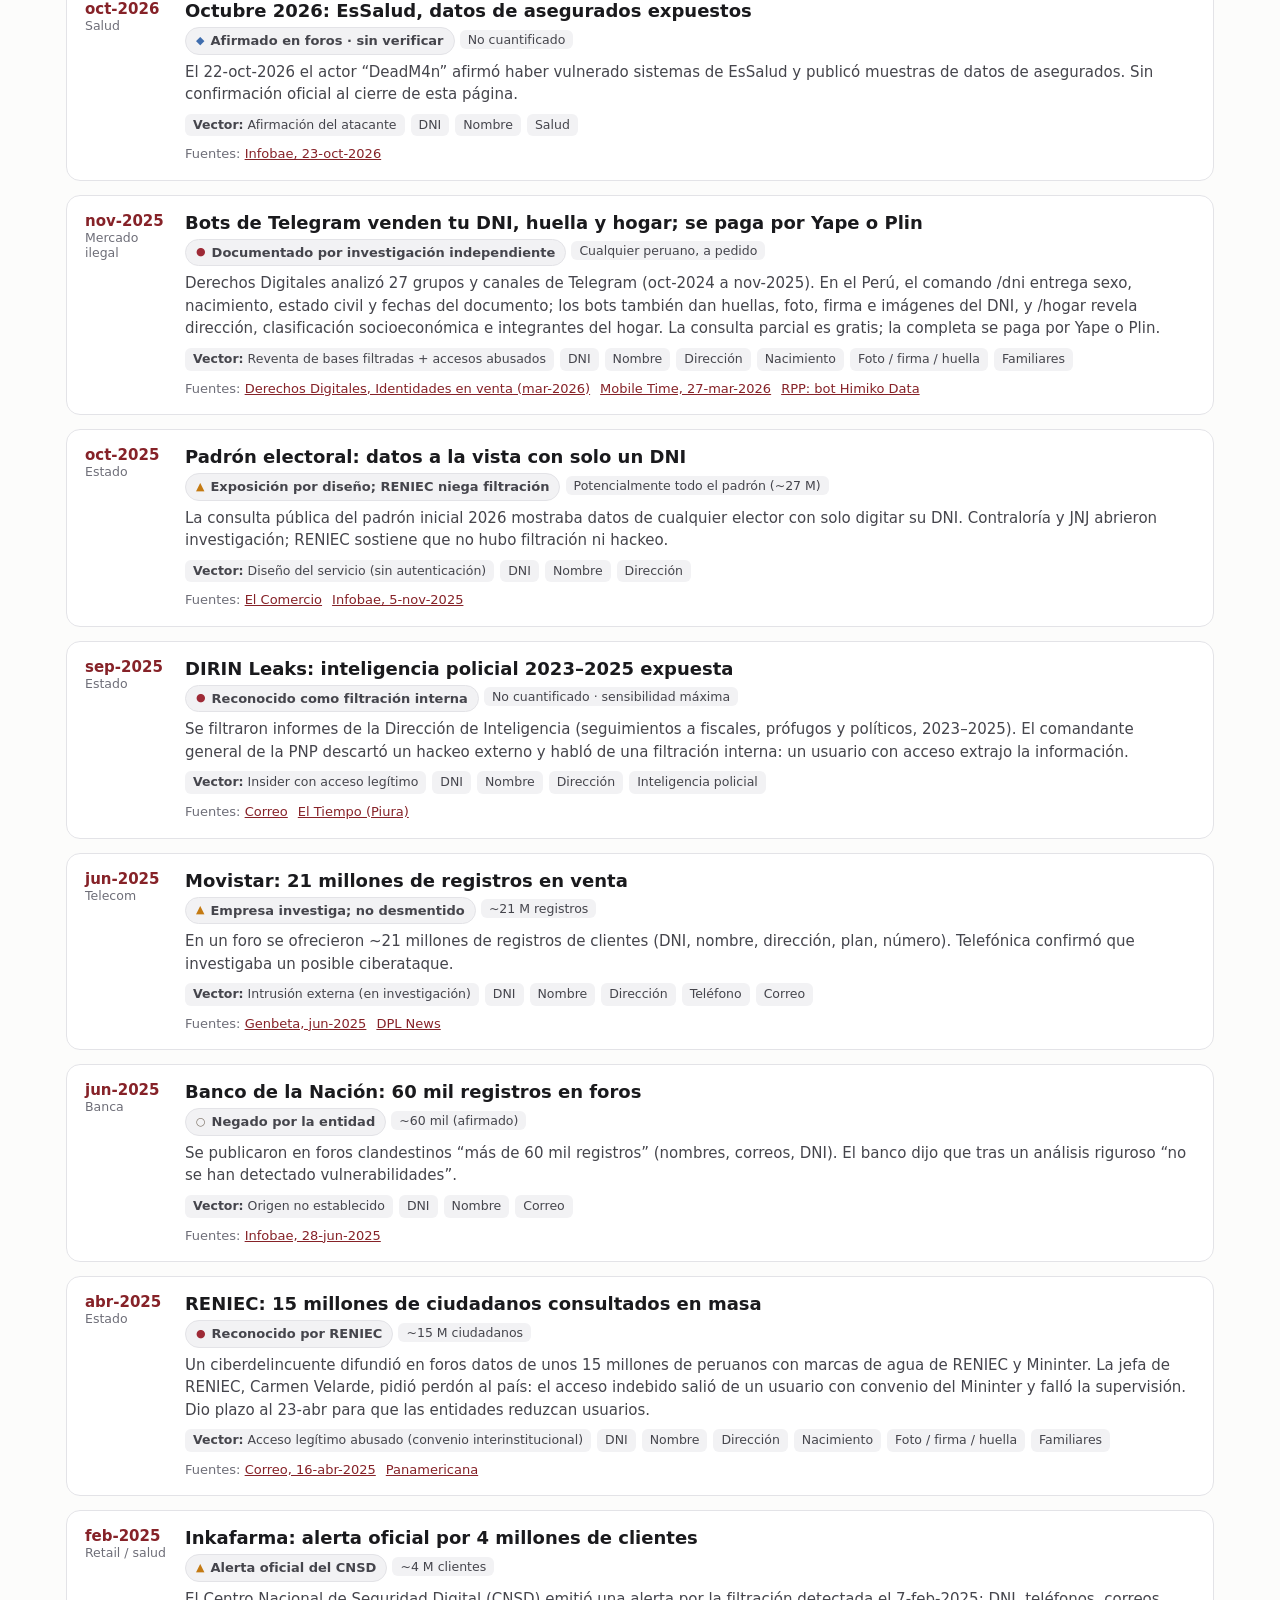
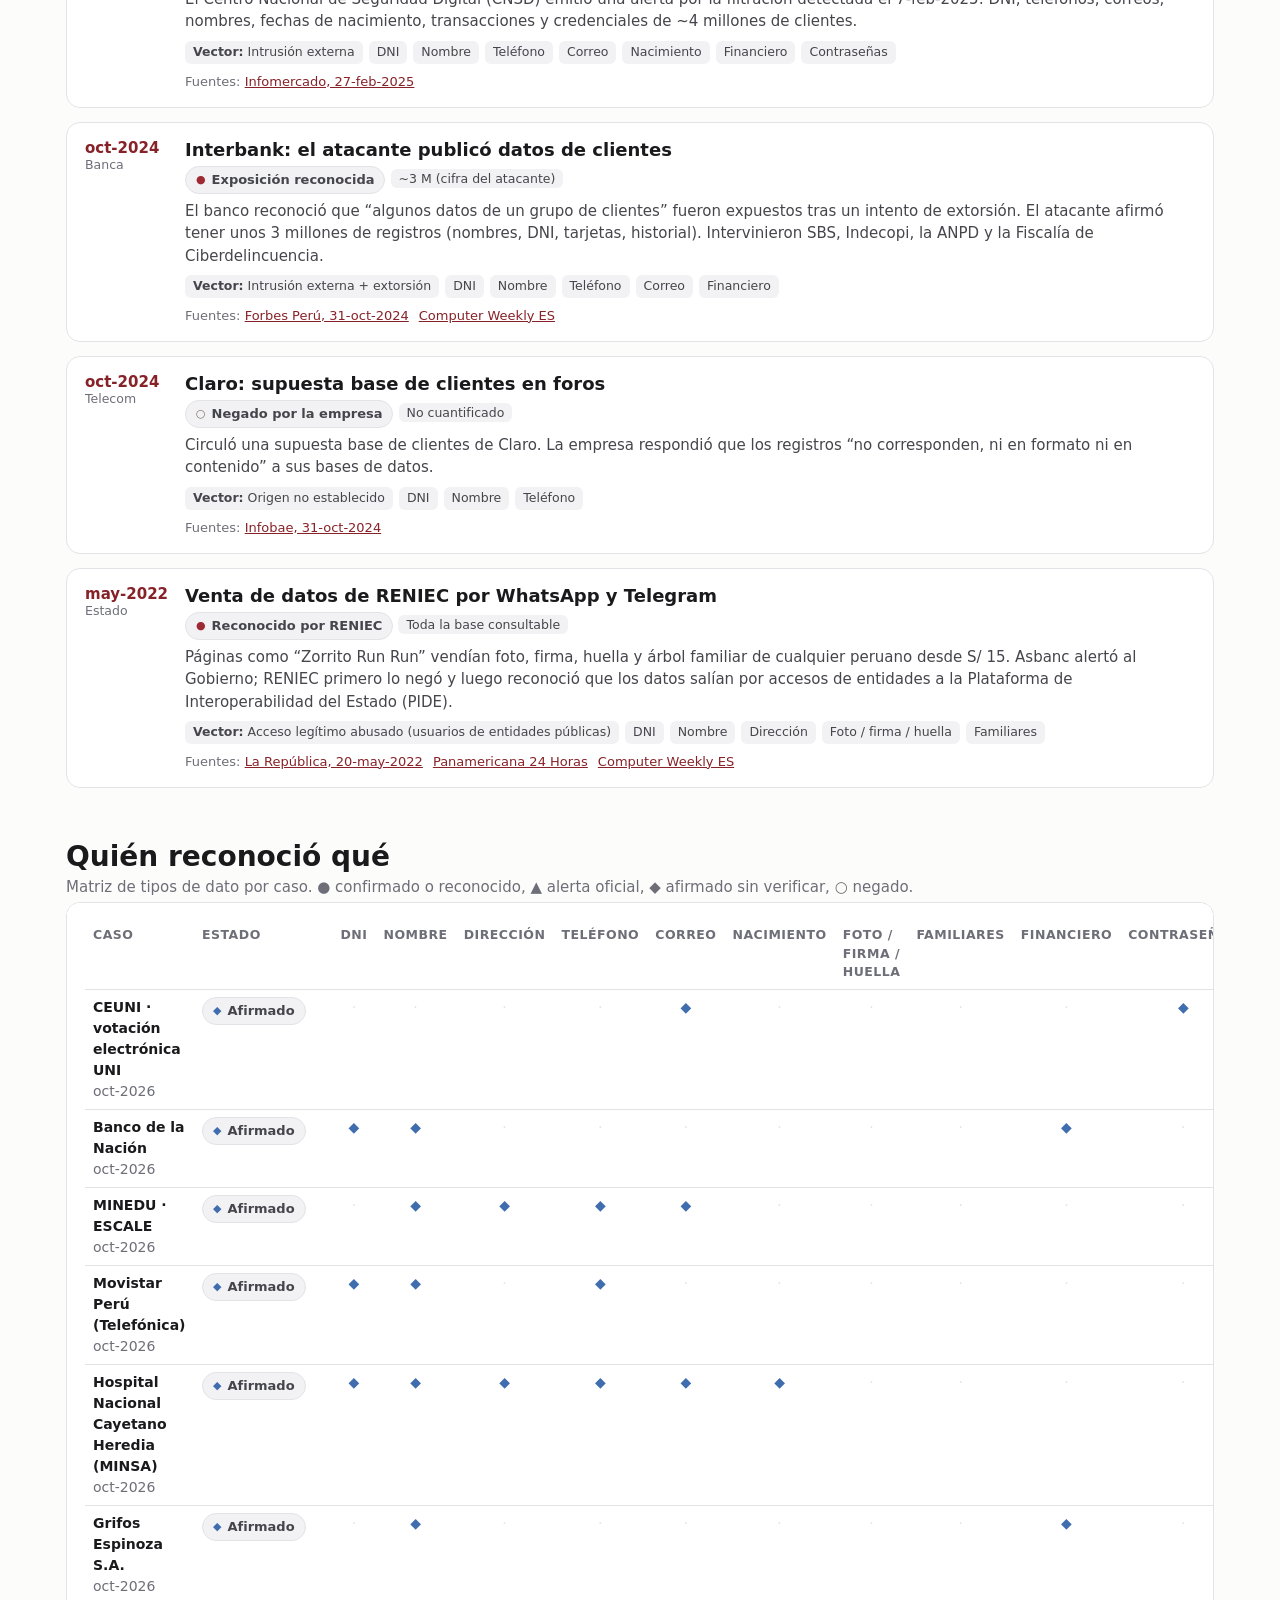
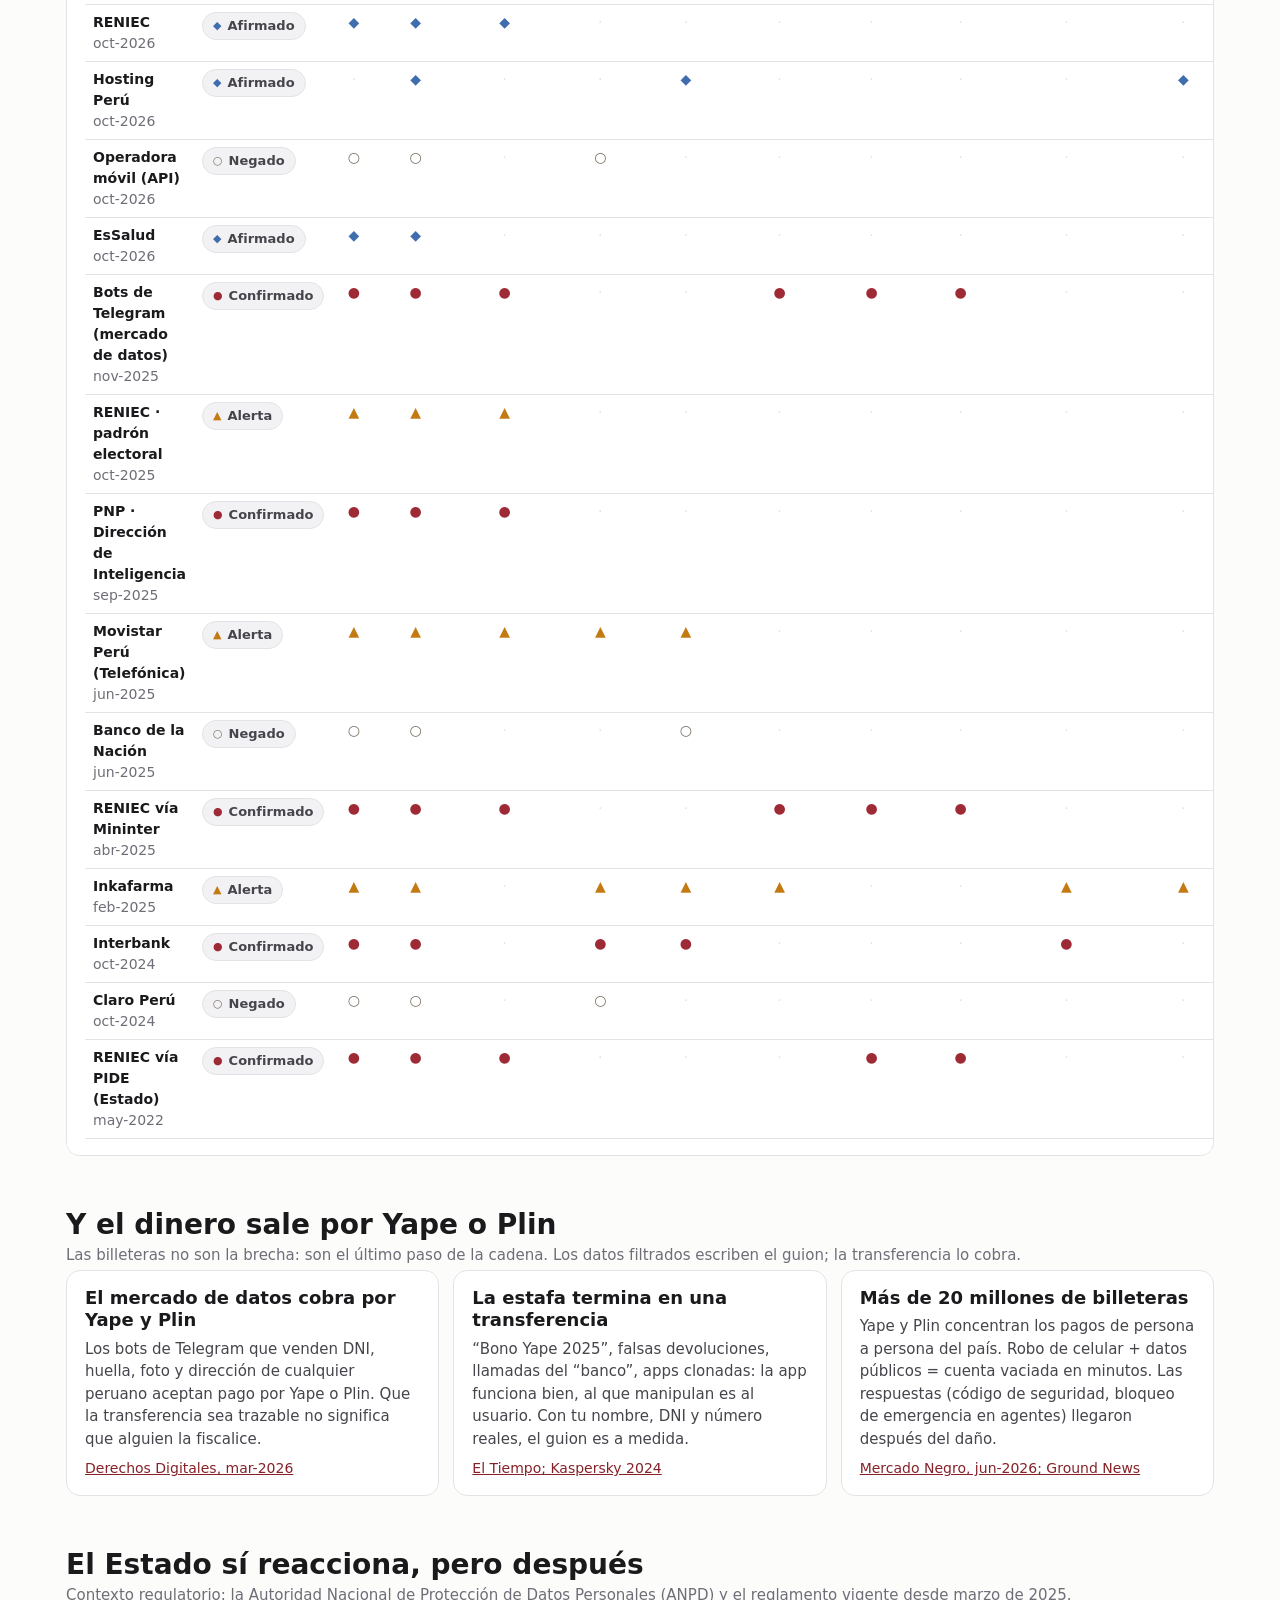
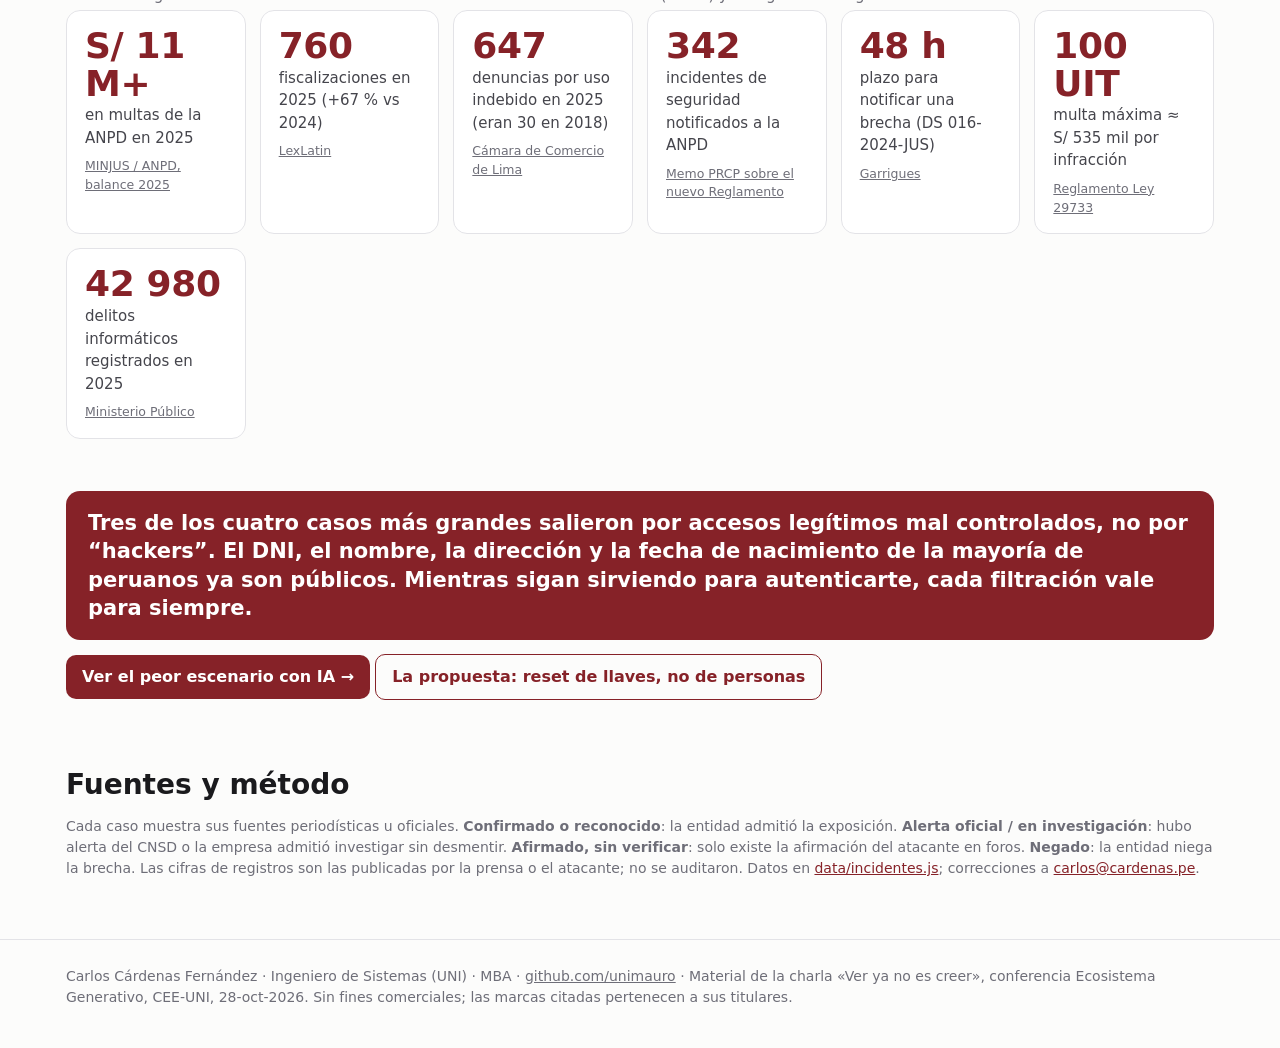
==== commit 0e87ad63: "Seis casos nuevos (CEUNI, BN, ESCALE, Movistar, Cayetano Heredia, Grifos Espinoza) + alerta de hoy e" ====
--- a/index.html
+++ b/index.html
@@ -6,7 +6,7 @@
 <title>Datos expuestos Perú</title>
 <meta name="description" content="Las peores fallas de seguridad con datos de ciudadanos en el Perú, 2022–2026: qué se filtró, cuánto, quién lo reconoció y qué datos tuyos ya circulan.">
 <meta property="og:title" content="Datos expuestos Perú · 2022–2026">
-<meta property="og:description" content="Dashboard de las brechas más graves con datos de peruanos: Interbank, RENIEC, Movistar, Inkafarma, DIRIN y las afirmaciones de octubre 2026.">
+<meta property="og:description" content="Dashboard de las brechas más graves con datos de peruanos: Interbank, RENIEC, Movistar, Inkafarma, DIRIN, Cayetano Heredia y las afirmaciones de octubre 2026.">
 <meta property="og:type" content="website">
 <link rel="icon" href="data:image/svg+xml,%3Csvg xmlns='http://www.w3.org/2000/svg' viewBox='0 0 64 64'%3E%3Crect width='64' height='64' rx='12' fill='%23862228'/%3E%3Ctext x='32' y='44' font-size='34' text-anchor='middle' fill='%23F5A623' font-family='Arial' font-weight='700'%3EPE%3C/text%3E%3C/svg%3E">
 <link rel="stylesheet" href="assets/style.css">
@@ -23,6 +23,14 @@
   <p class="lead">Las fallas más graves de seguridad con datos de ciudadanos en el Perú entre 2022 y octubre de 2026: qué se expuso, cuánto, quién lo reconoció y qué datos tuyos circulan hoy.</p>
   <div class="meta">Corte: 28-oct-2026 · Se distingue lo <b>confirmado</b> de lo <b>afirmado en foros</b>. Cada caso enlaza a su fuente. · Charla «Ver ya no es creer», Ecosistema Generativo · CEE-UNI.</div>
 </div>
+
+<section style="padding-top:6px">
+  <div class="callout" style="display:grid;grid-template-columns:auto 1fr;gap:16px;align-items:center">
+    <div style="font-size:13px;letter-spacing:.08em;font-weight:700;background:var(--gold-2);color:#1A1A1D;padding:6px 10px;border-radius:8px;white-space:nowrap">HOY · 28-OCT · UNI</div>
+    <div>Elección de rector, segunda vuelta: un docente denuncia que al abrir el enlace de votación de su correo el sistema ya marcaba su voto como emitido. Si se confirma, es <b>suplantación de voto</b>: un indicio de fraude que el Comité Electoral debe aclarar antes de proclamar resultados. Cuando un enlace por correo basta para votar, el correo es la identidad, y los correos institucionales ya circulan.
+      <div style="font-size:14px;font-weight:400;opacity:.9;margin-top:6px">Un reporte, 14:55, sin respuesta pública al cierre. <a href="#ceuni-2026" style="color:#fff">Ver el caso</a></div></div>
+  </div>
+</section>
 
 <section>
   <div class="grid g3" id="kpis"></div>
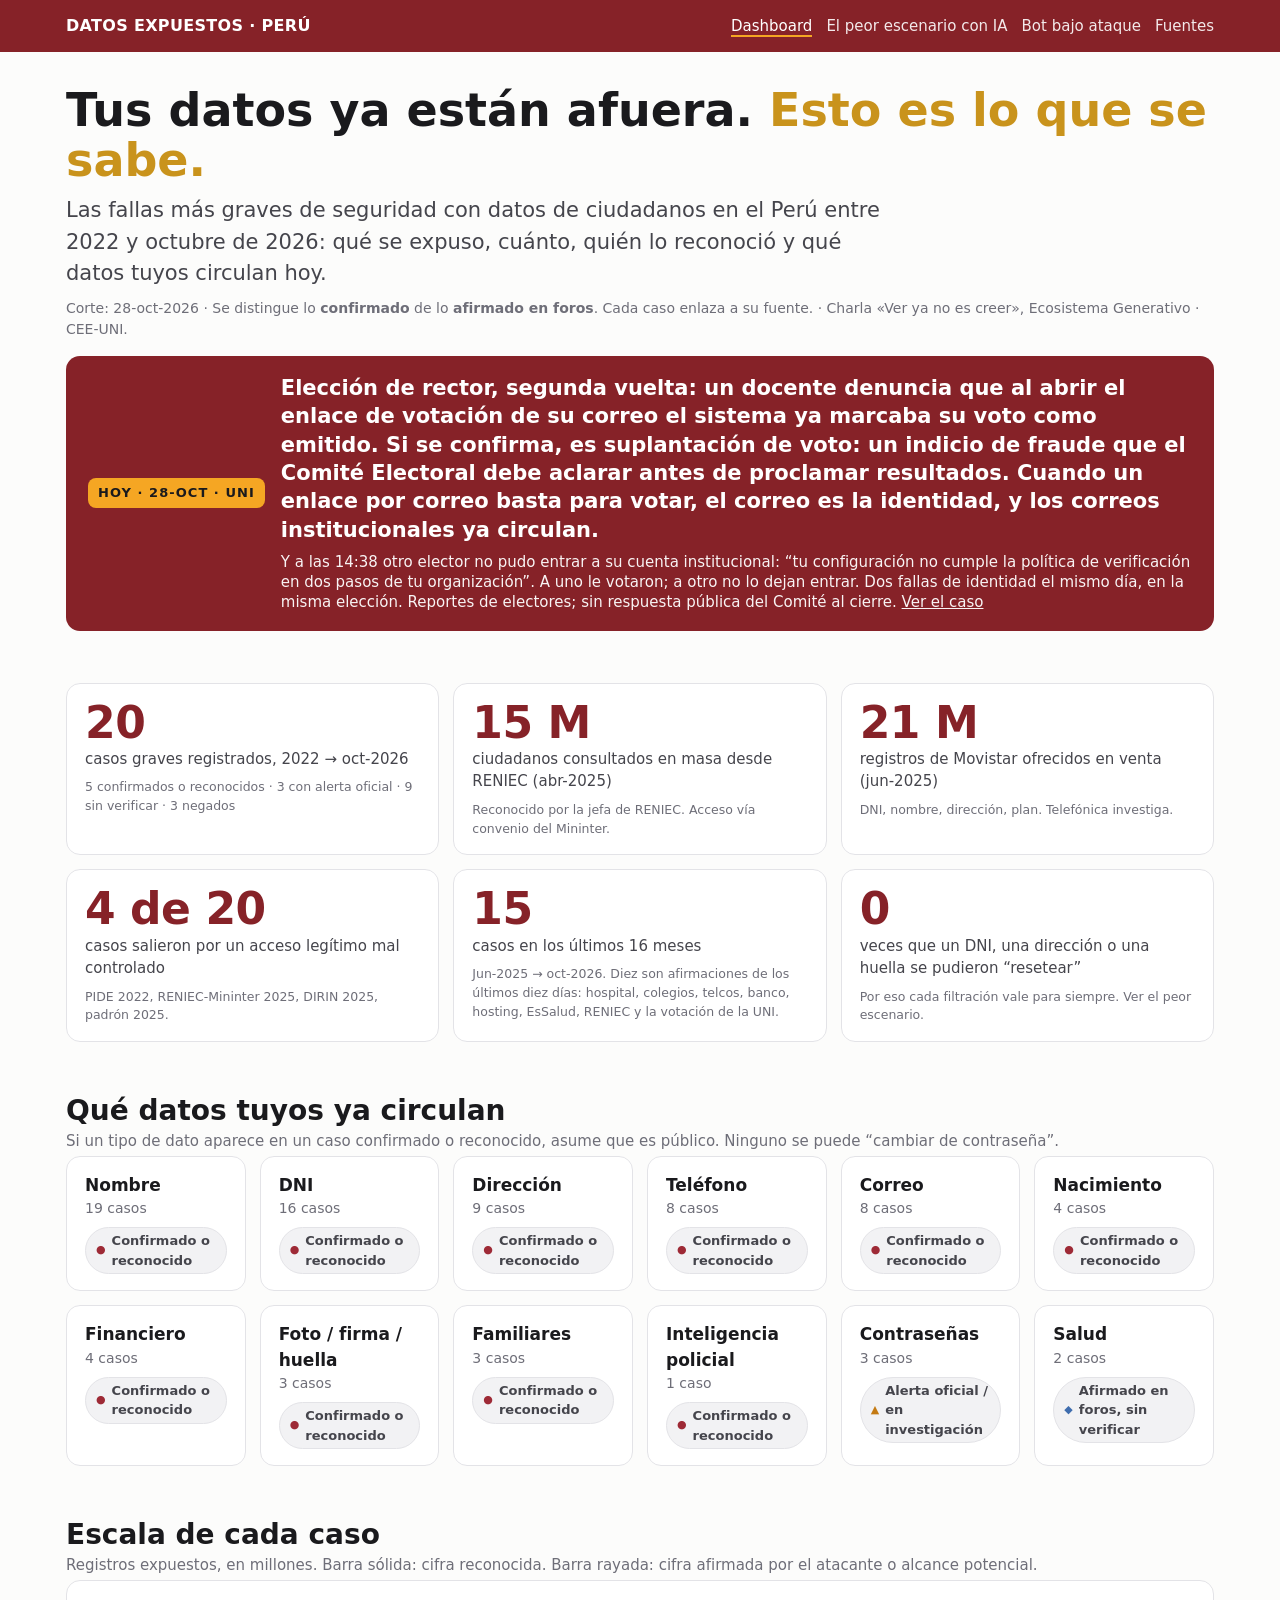
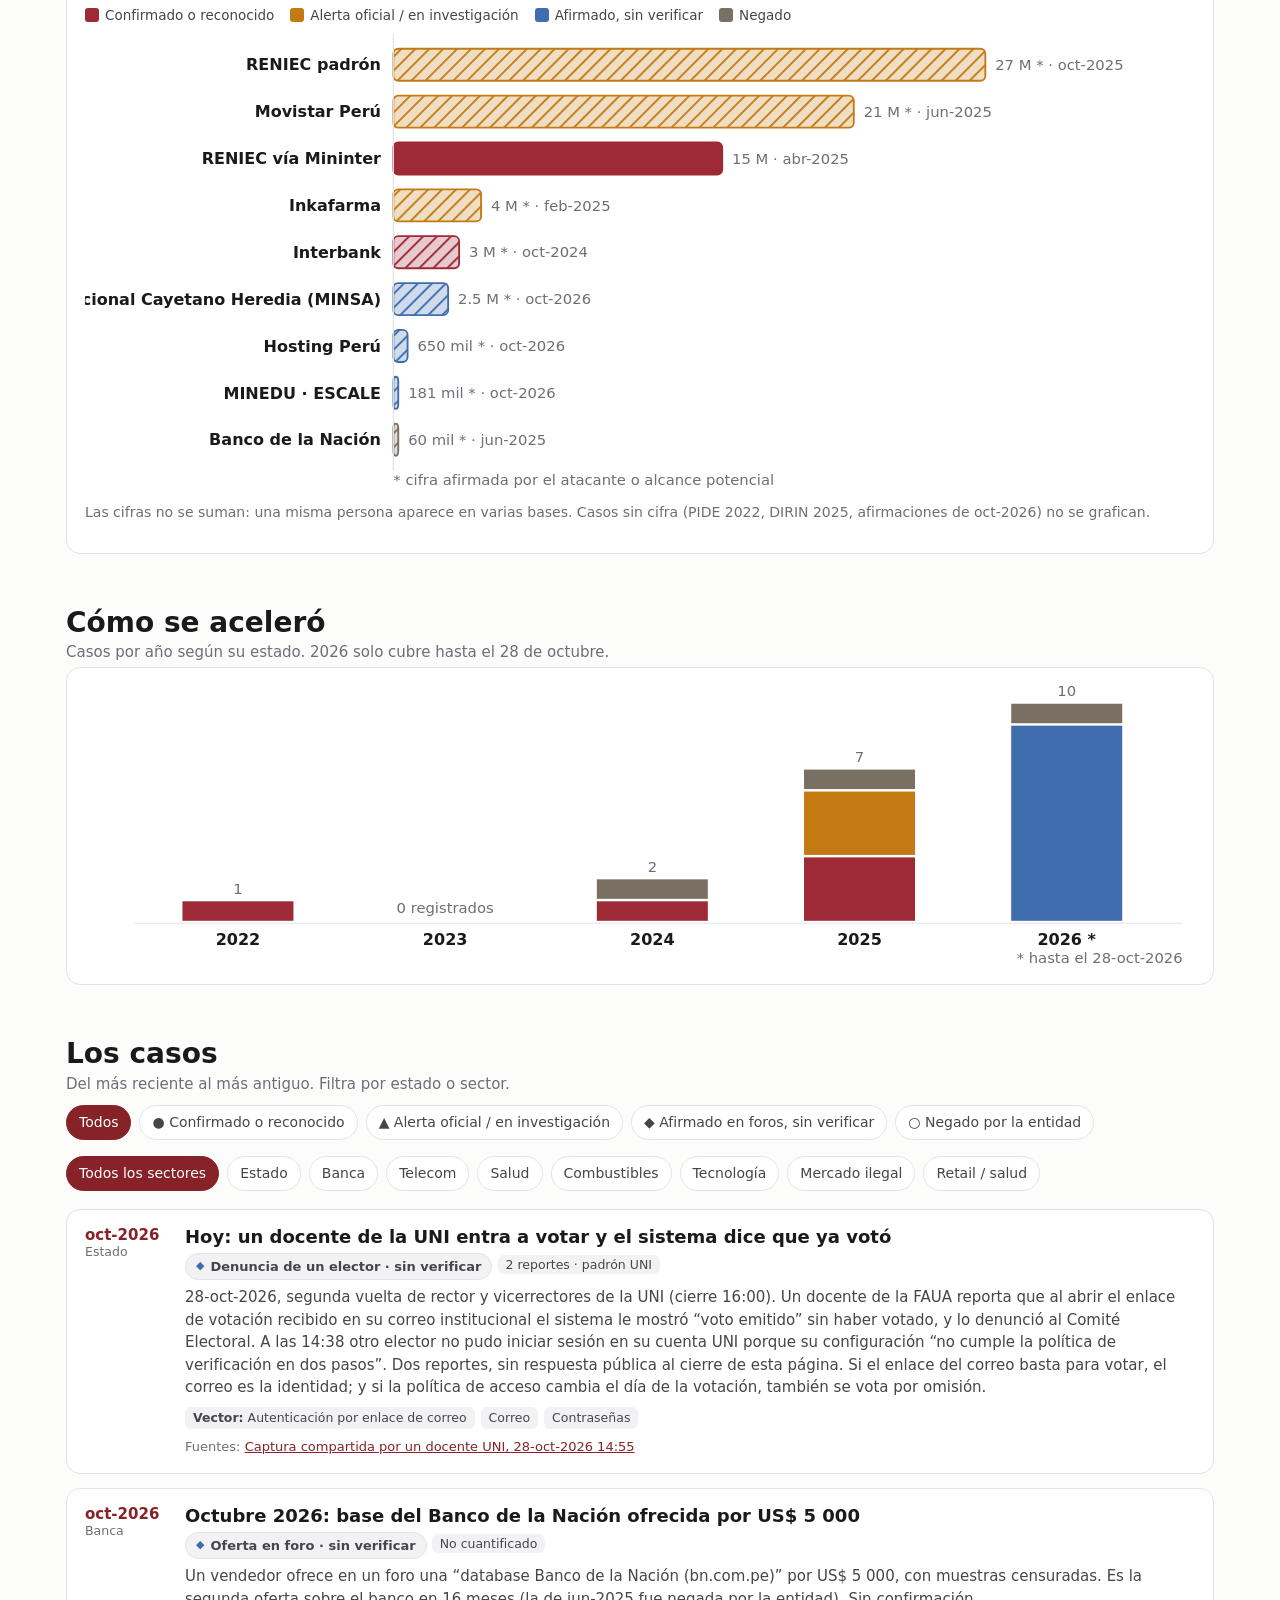
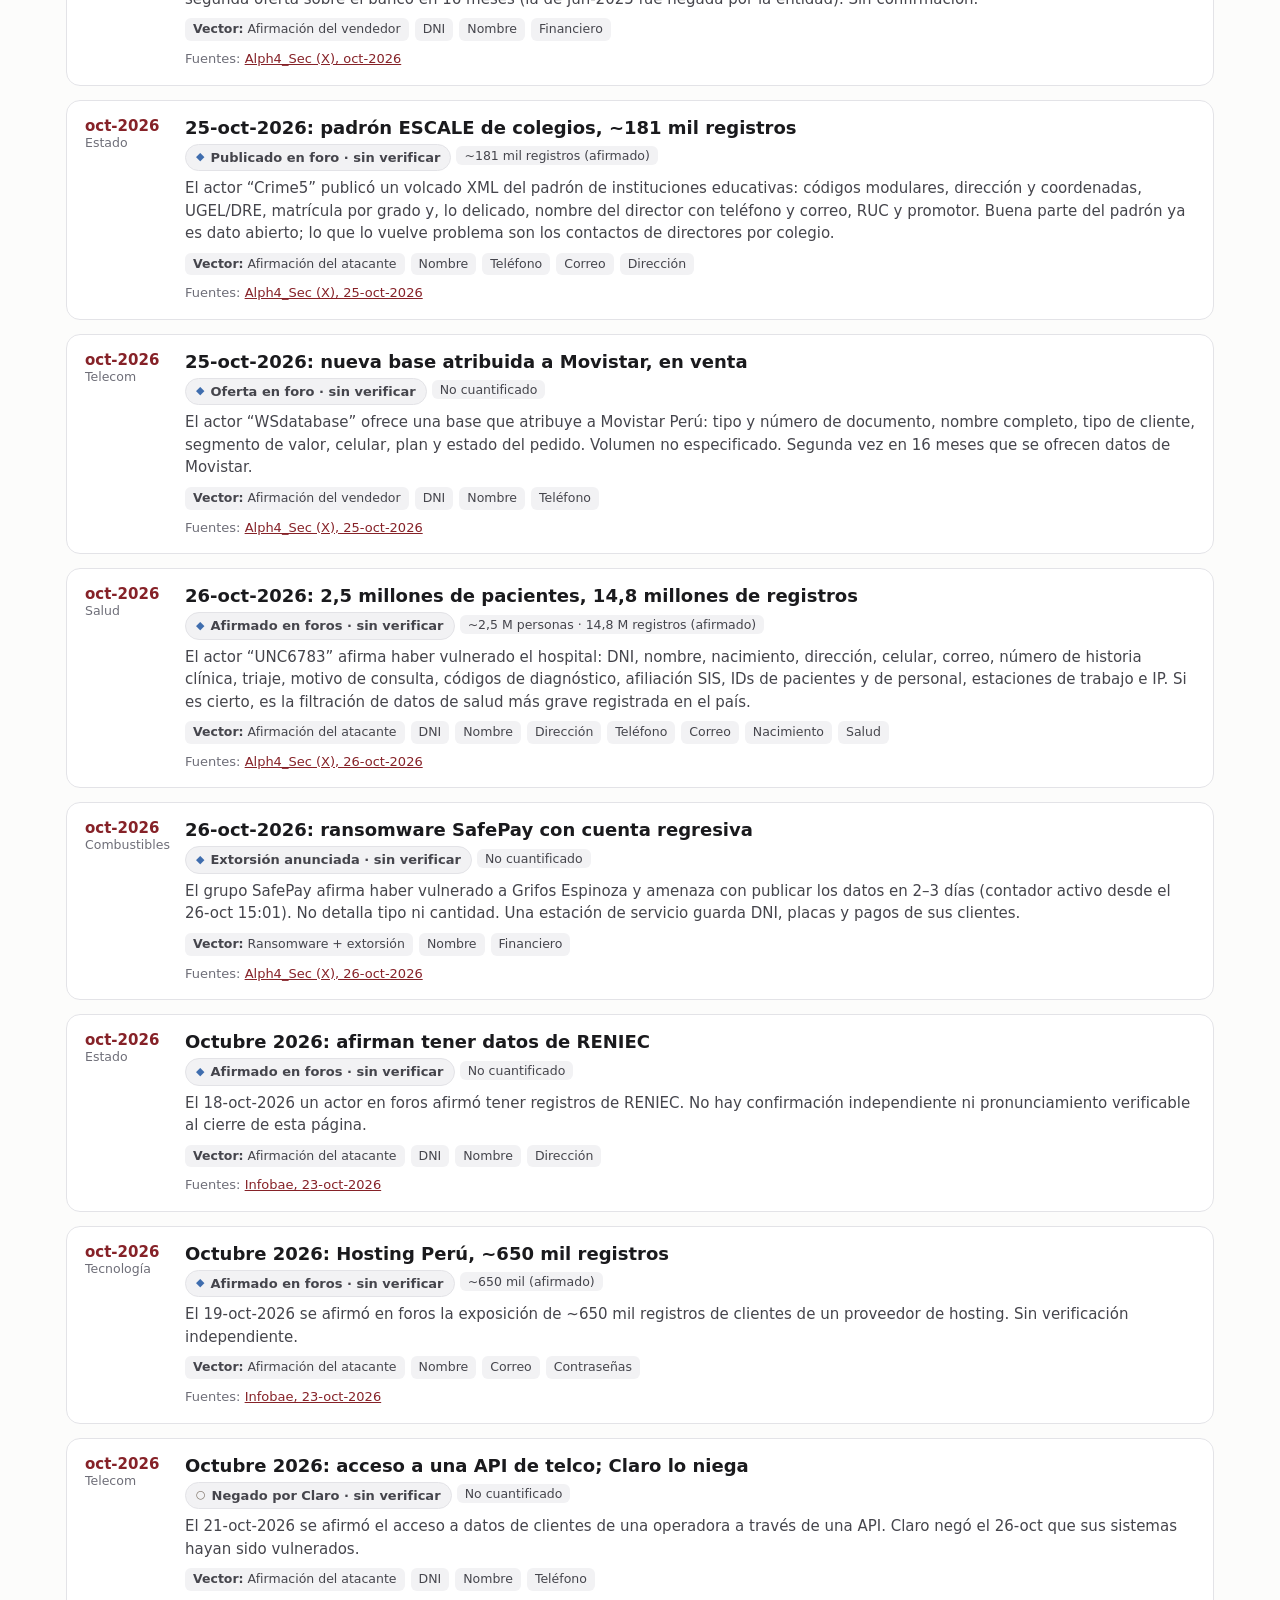
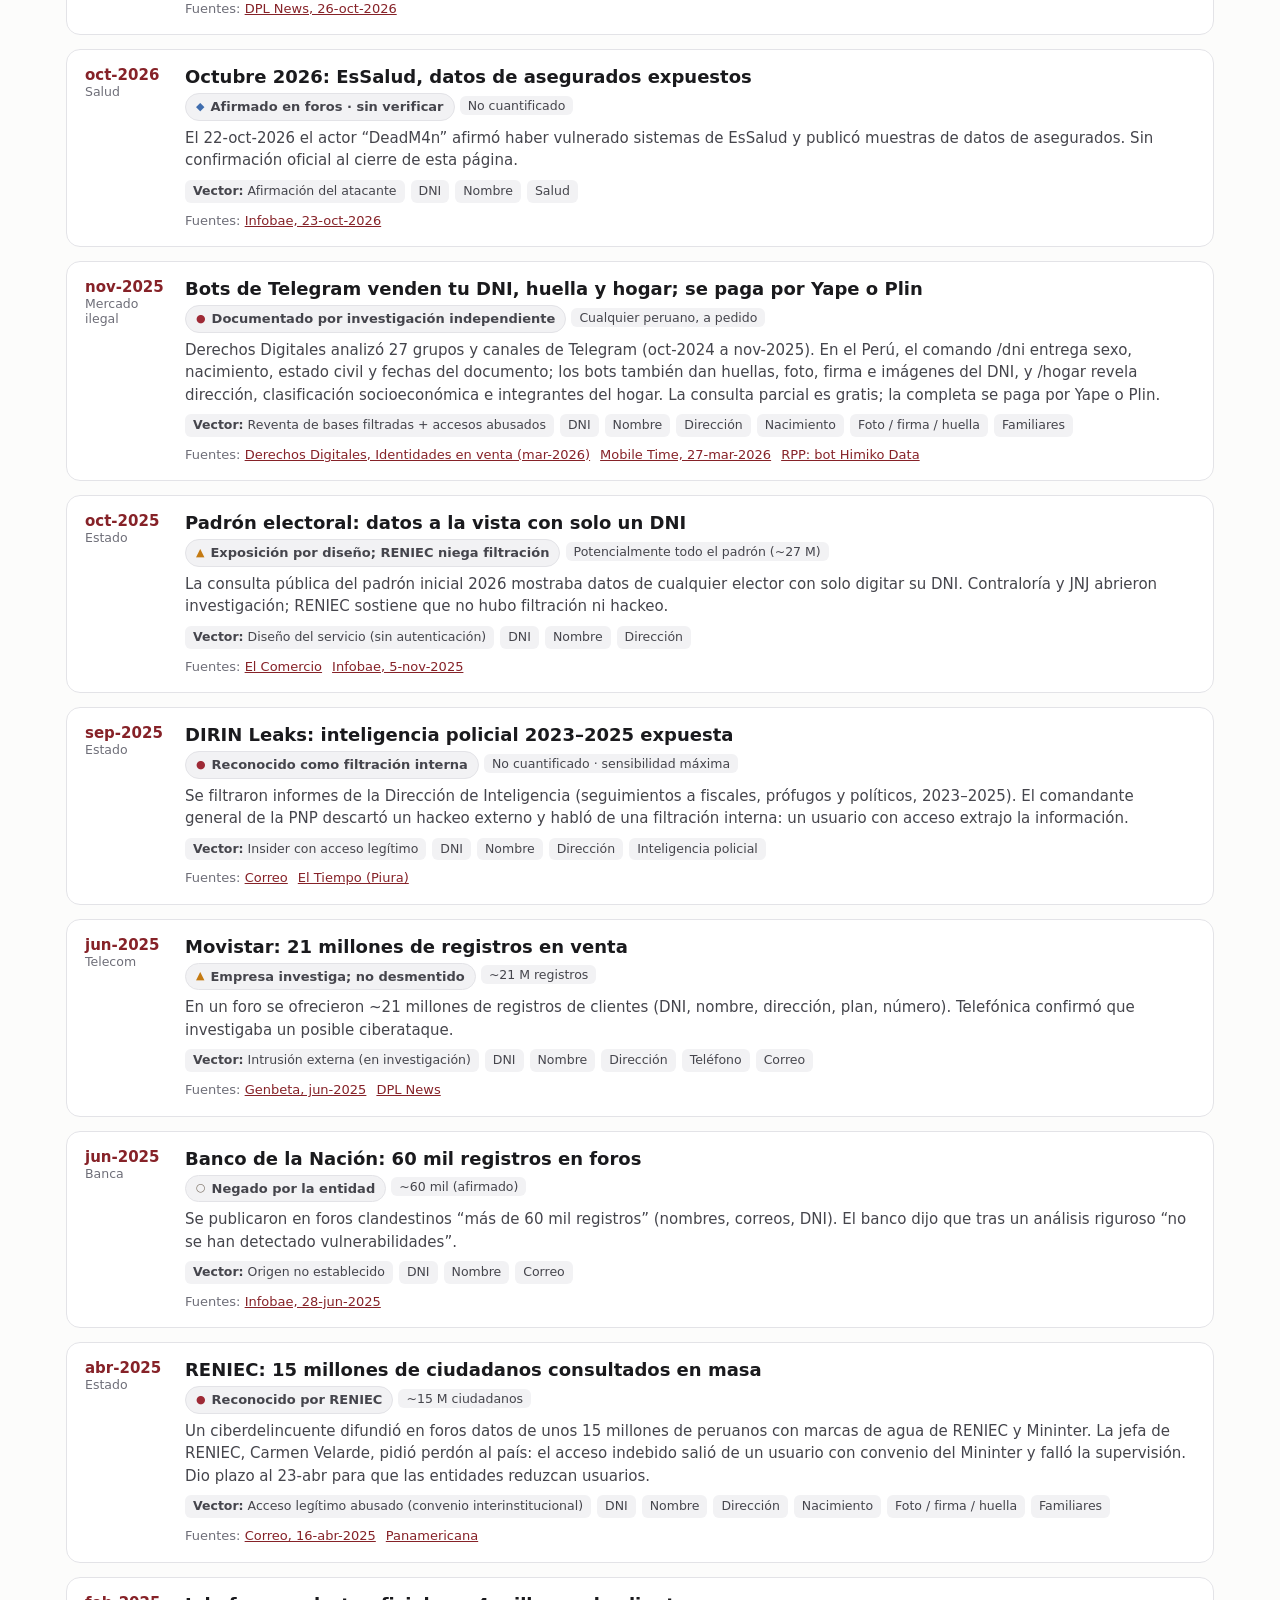
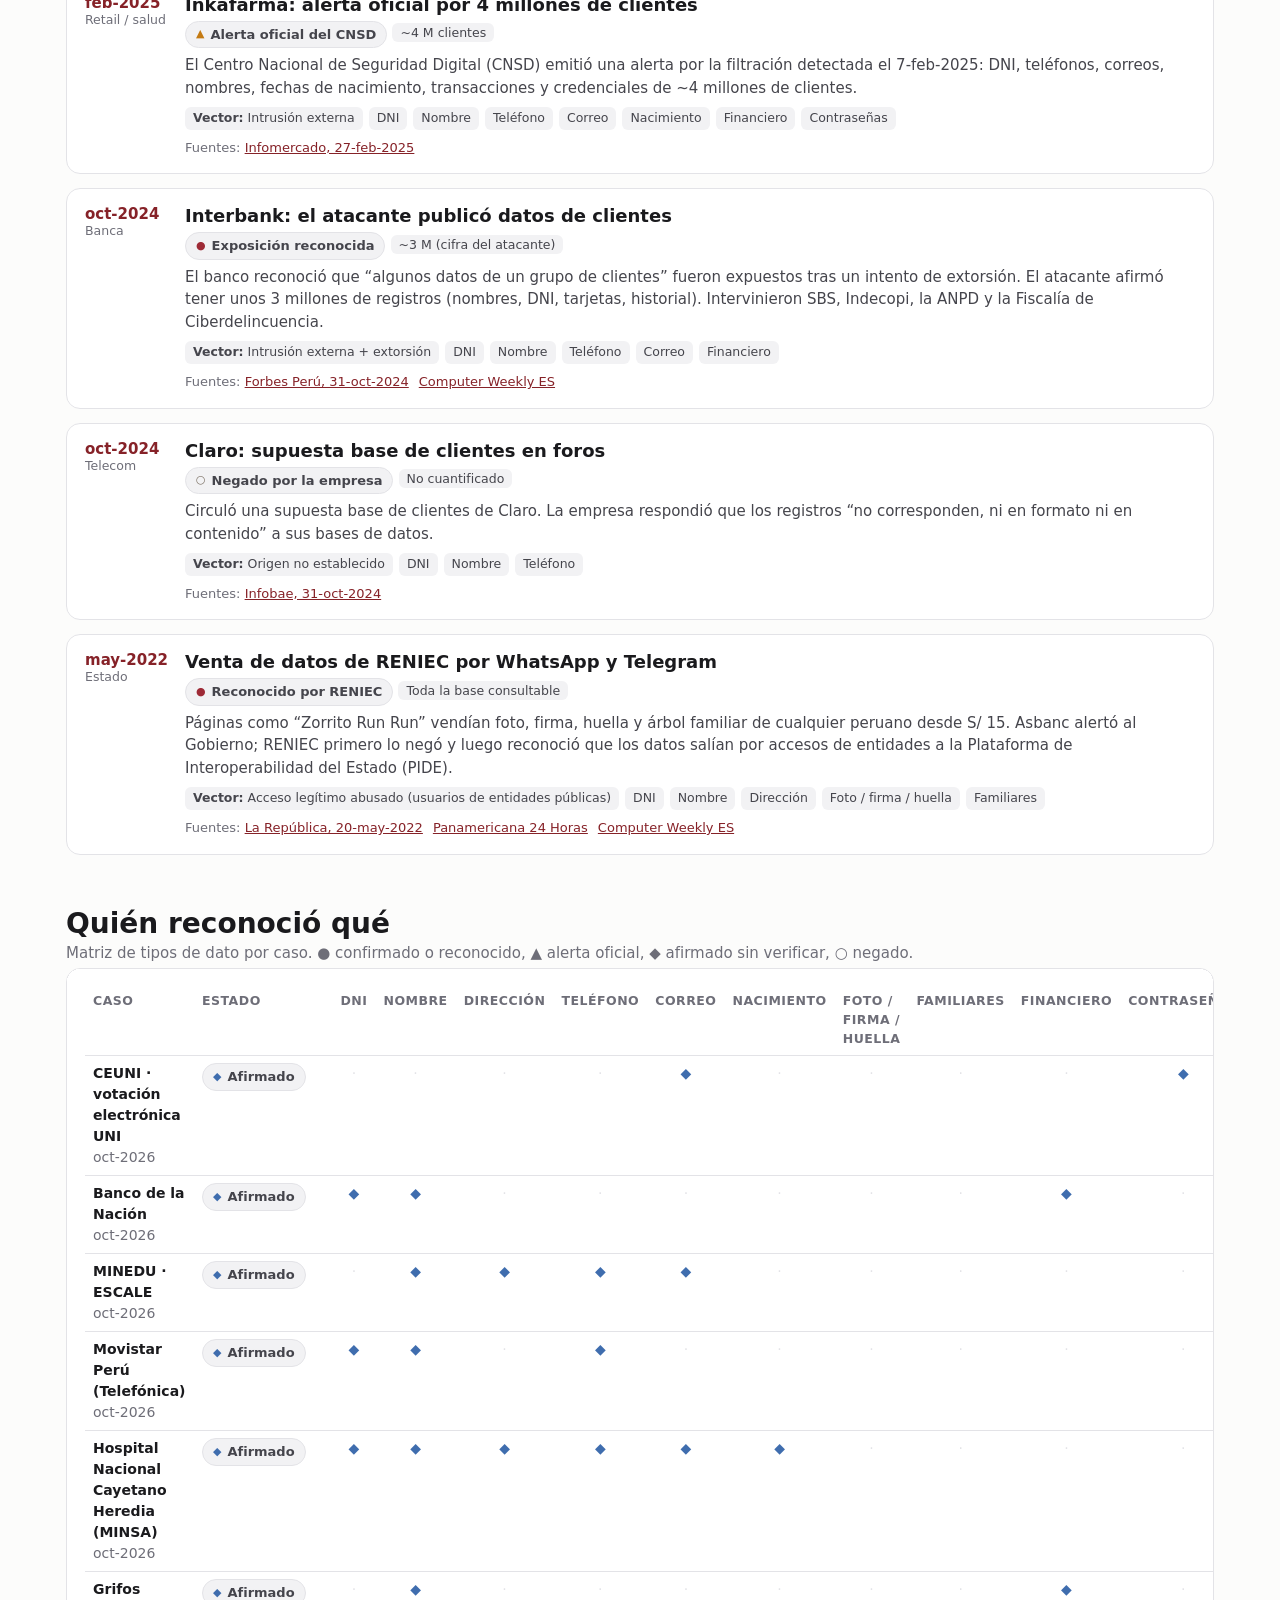
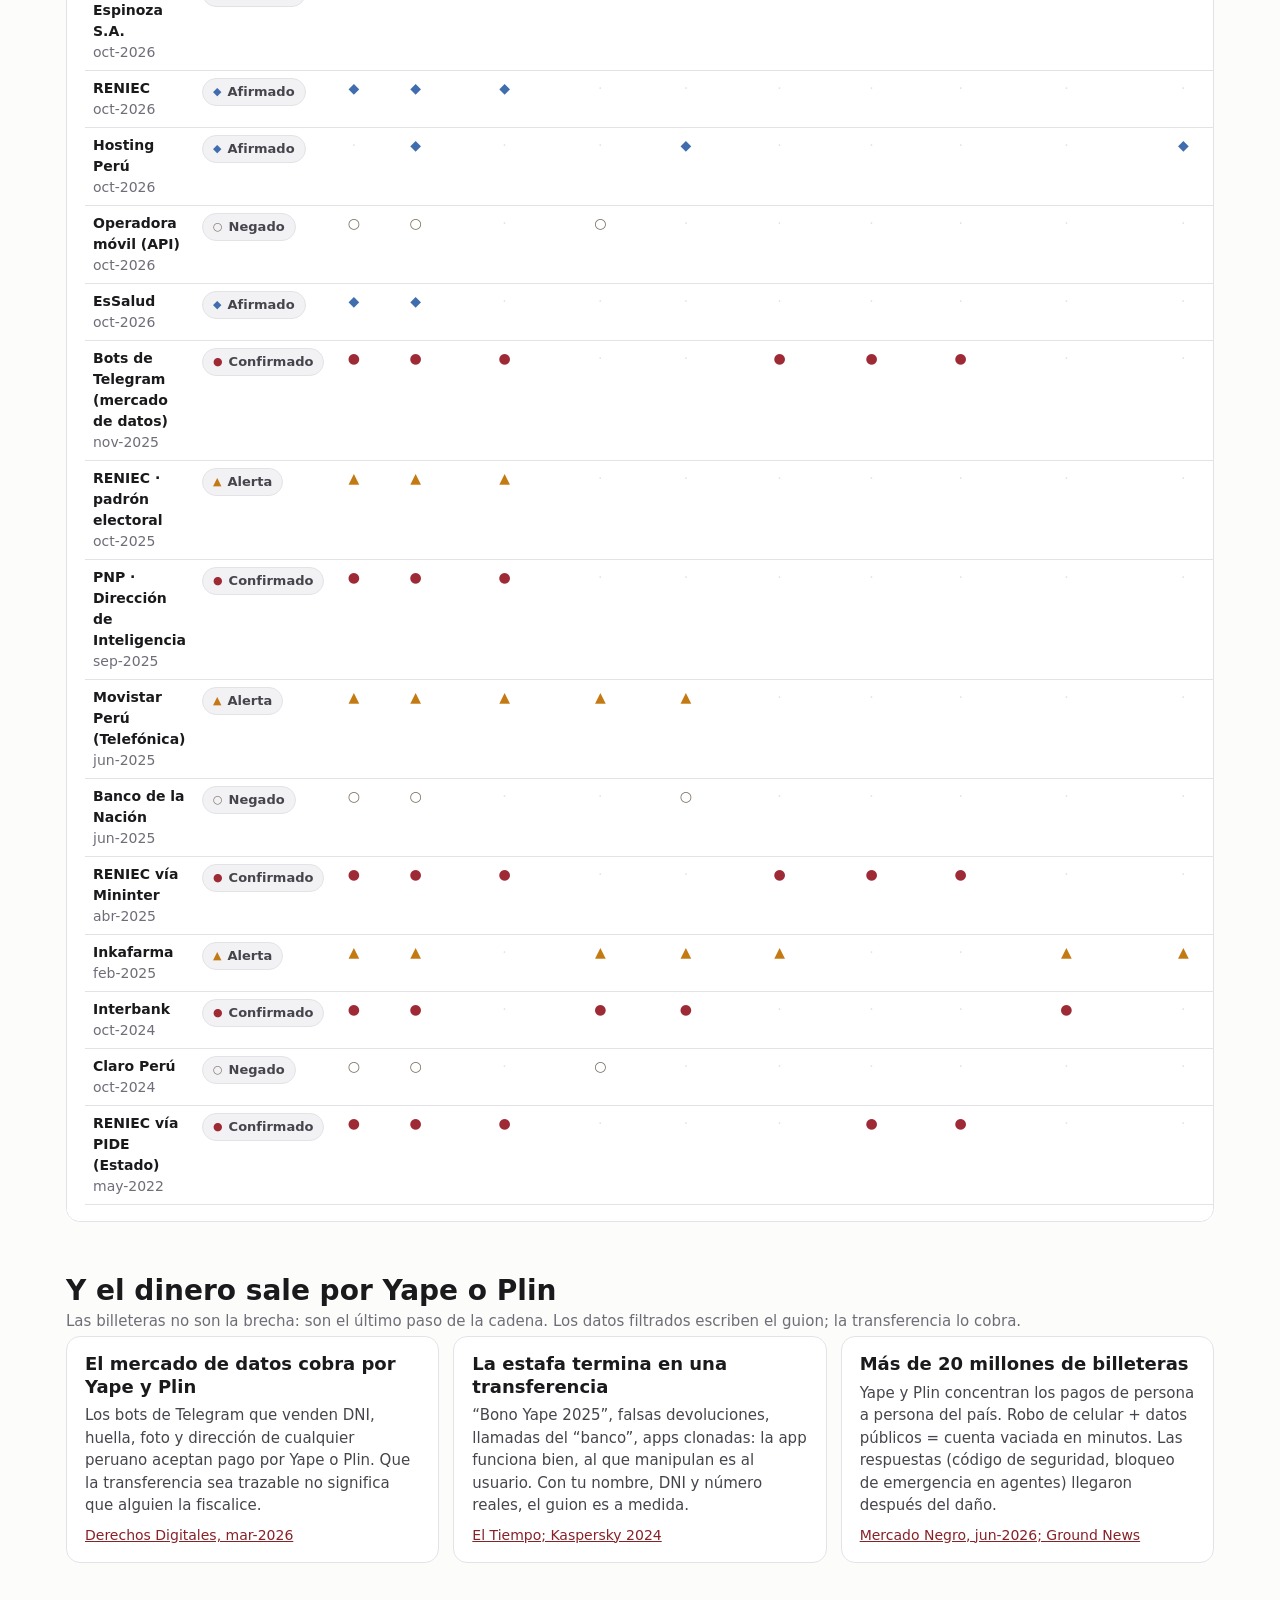
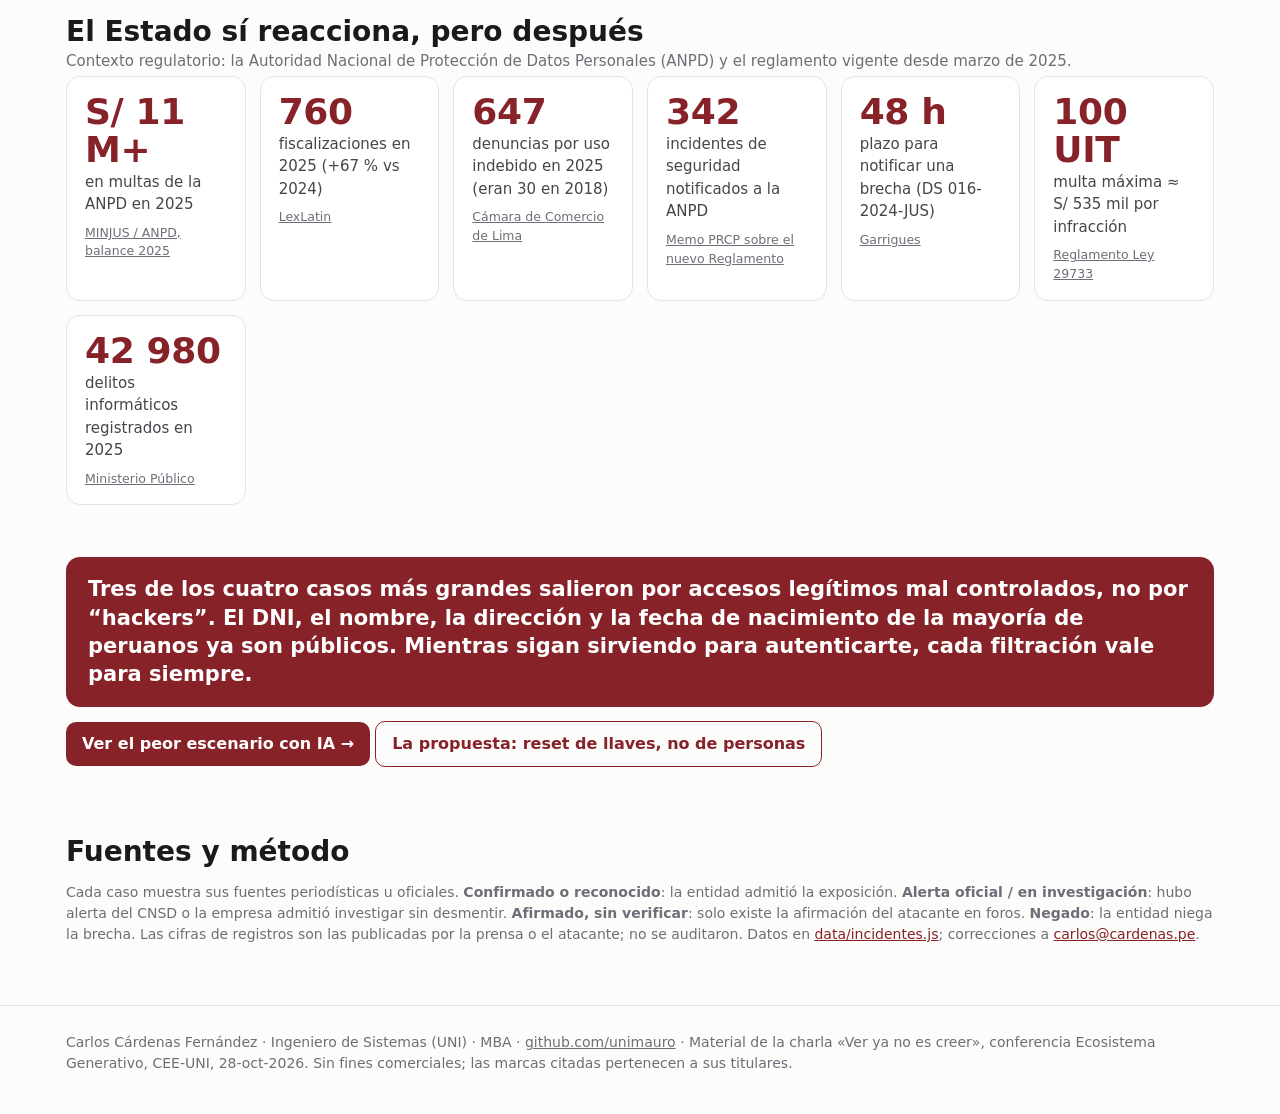
==== commit 6e0f3e22: "Banner: segundo reporte (bloqueo 2FA a las 14:38) en la elección de rector UNI" ====
--- a/index.html
+++ b/index.html
@@ -28,7 +28,7 @@
   <div class="callout" style="display:grid;grid-template-columns:auto 1fr;gap:16px;align-items:center">
     <div style="font-size:13px;letter-spacing:.08em;font-weight:700;background:var(--gold-2);color:#1A1A1D;padding:6px 10px;border-radius:8px;white-space:nowrap">HOY · 28-OCT · UNI</div>
     <div>Elección de rector, segunda vuelta: un docente denuncia que al abrir el enlace de votación de su correo el sistema ya marcaba su voto como emitido. Si se confirma, es <b>suplantación de voto</b>: un indicio de fraude que el Comité Electoral debe aclarar antes de proclamar resultados. Cuando un enlace por correo basta para votar, el correo es la identidad, y los correos institucionales ya circulan.
-      <div style="font-size:14px;font-weight:400;opacity:.9;margin-top:6px">Un reporte, 14:55, sin respuesta pública al cierre. <a href="#ceuni-2026" style="color:#fff">Ver el caso</a></div></div>
+      <div style="font-size:15px;font-weight:400;opacity:.95;margin-top:8px">Y a las 14:38 otro elector no pudo entrar a su cuenta institucional: “tu configuración no cumple la política de verificación en dos pasos de tu organización”. A uno le votaron; a otro no lo dejan entrar. Dos fallas de identidad el mismo día, en la misma elección. Reportes de electores; sin respuesta pública del Comité al cierre. <a href="#ceuni-2026" style="color:#fff">Ver el caso</a></div></div>
   </div>
 </section>
 
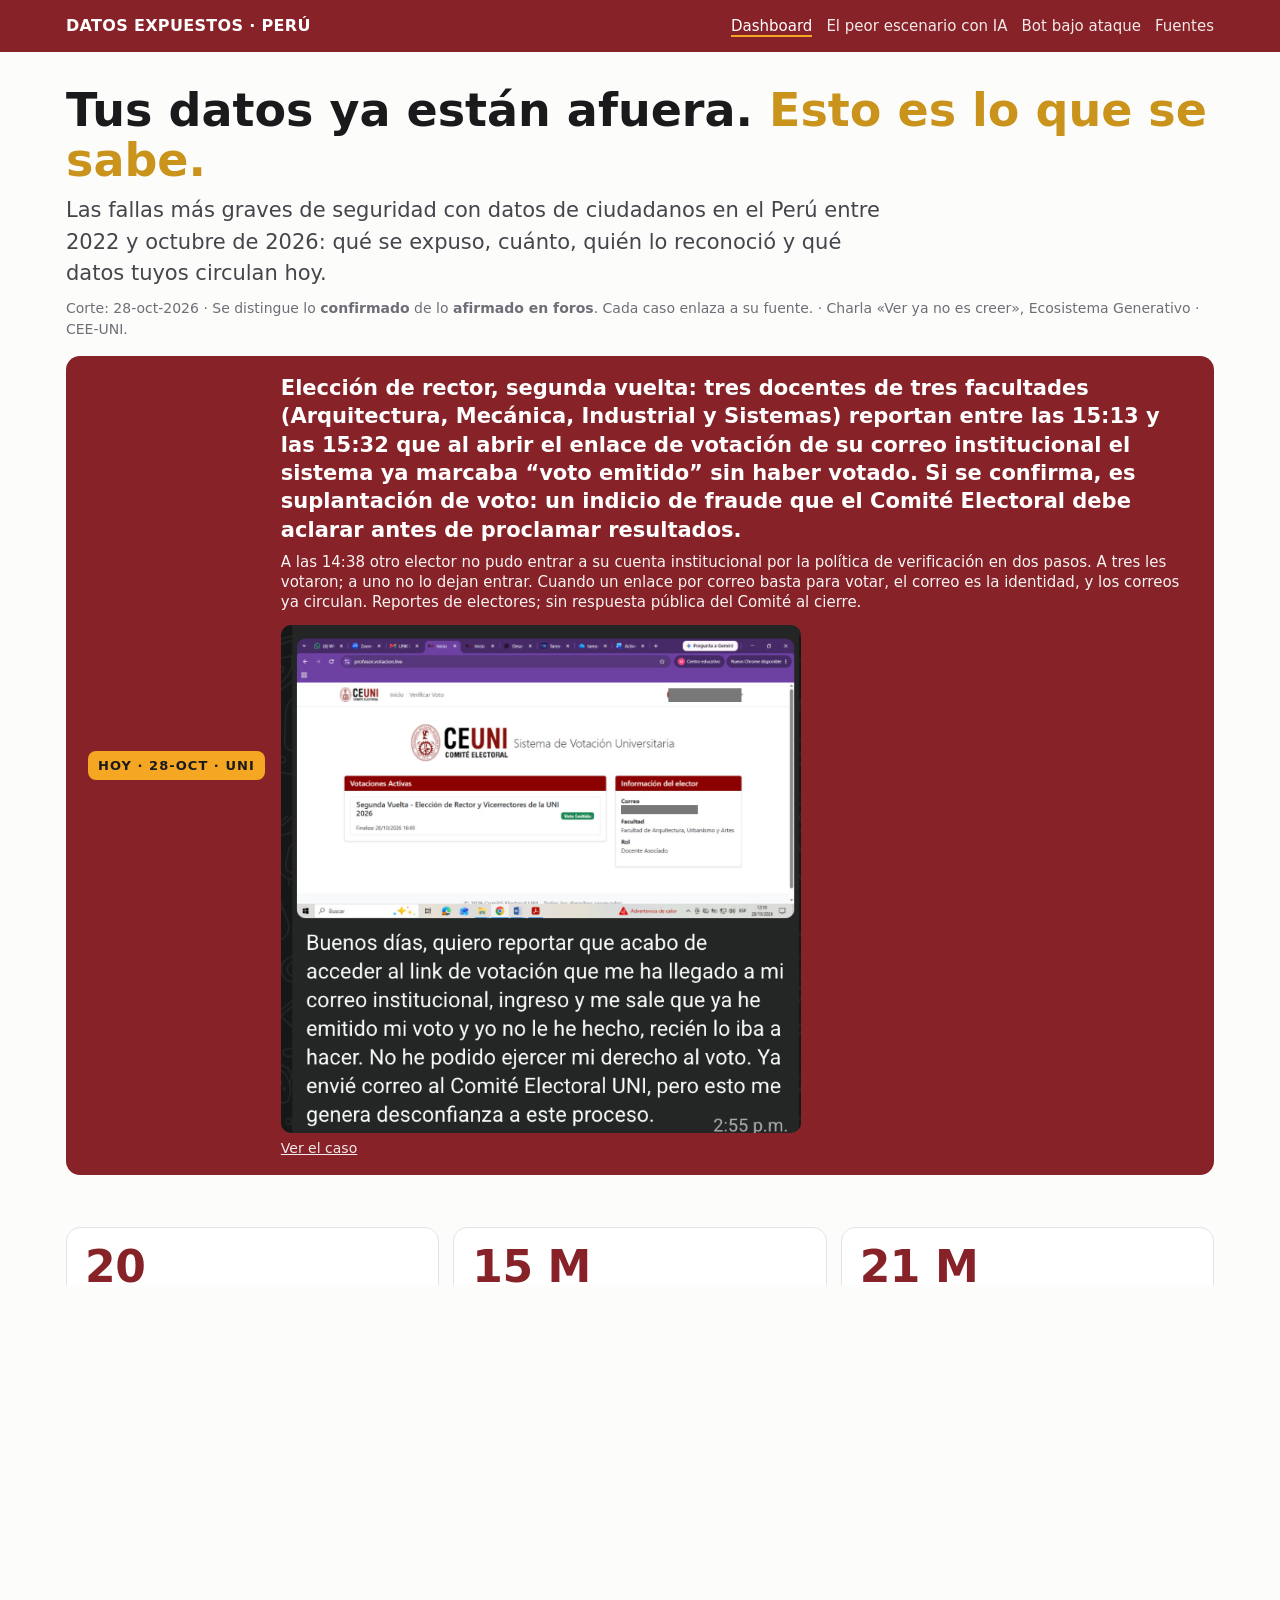
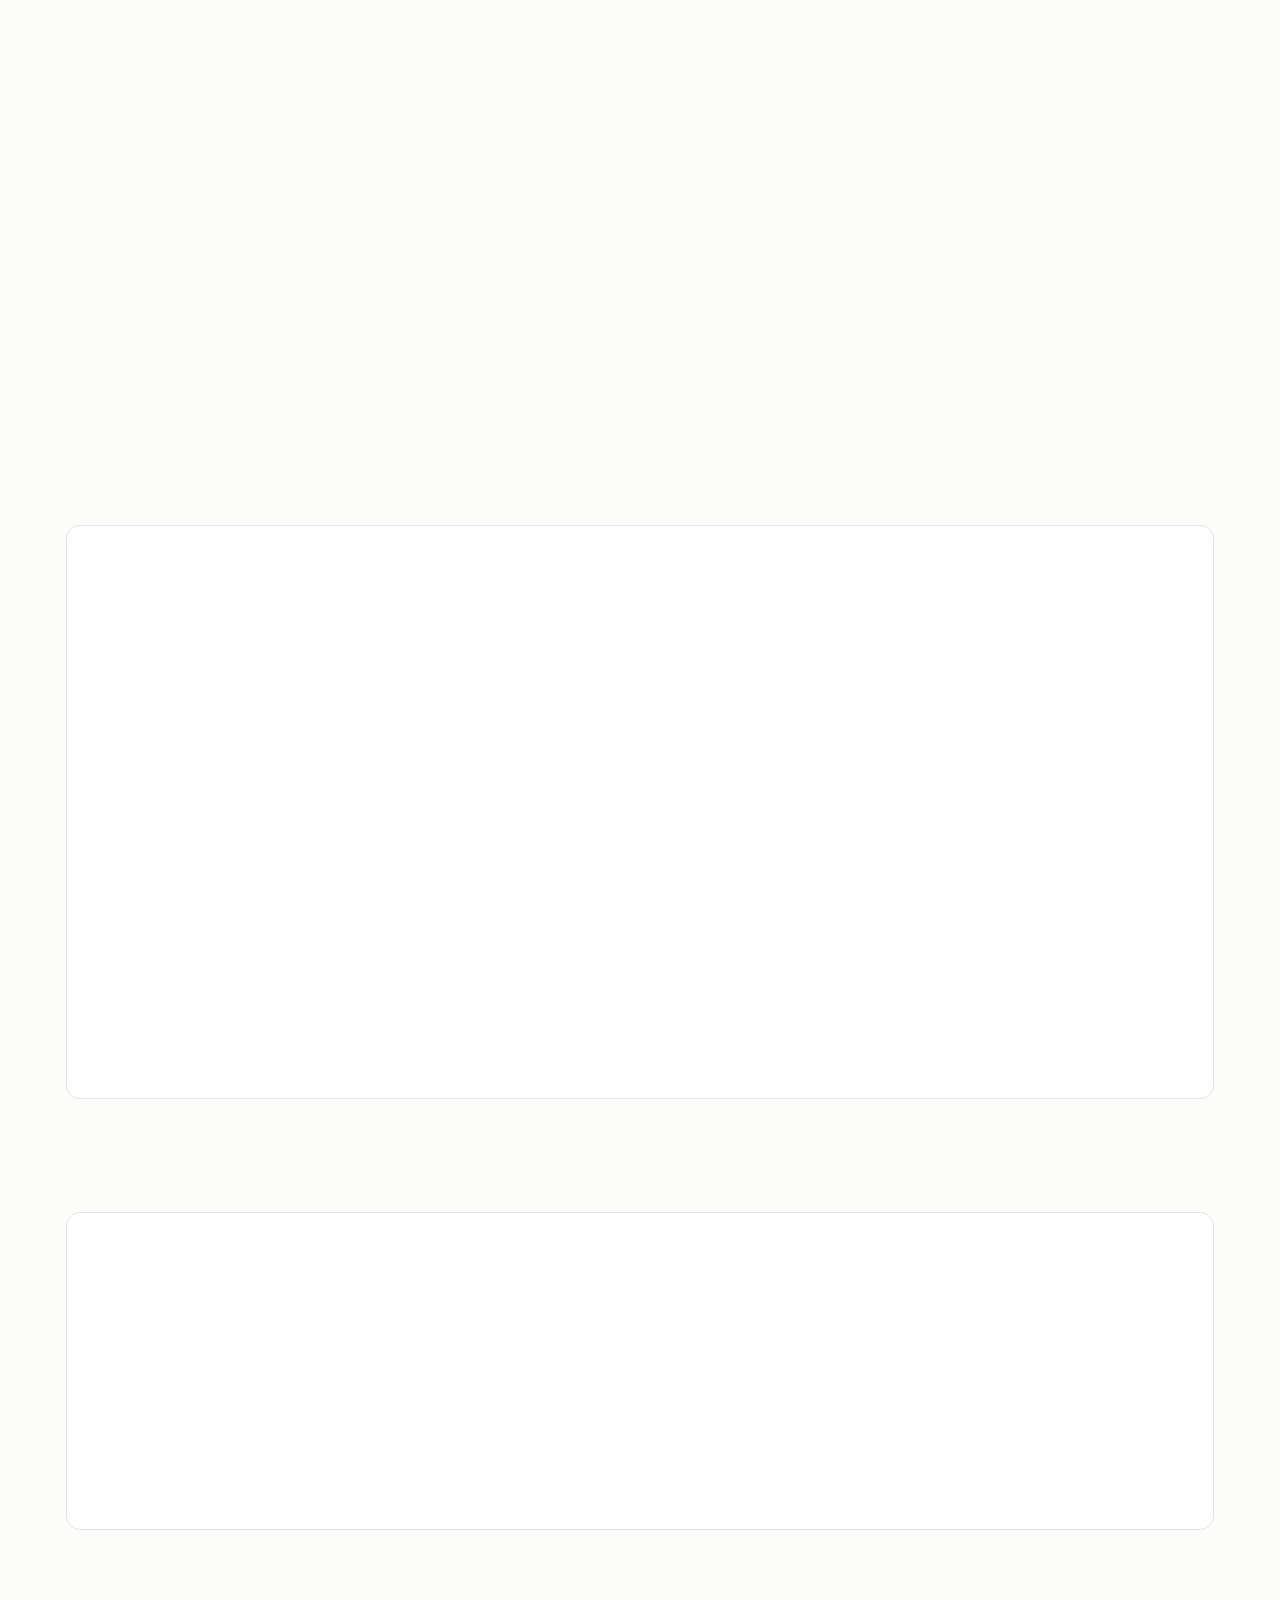
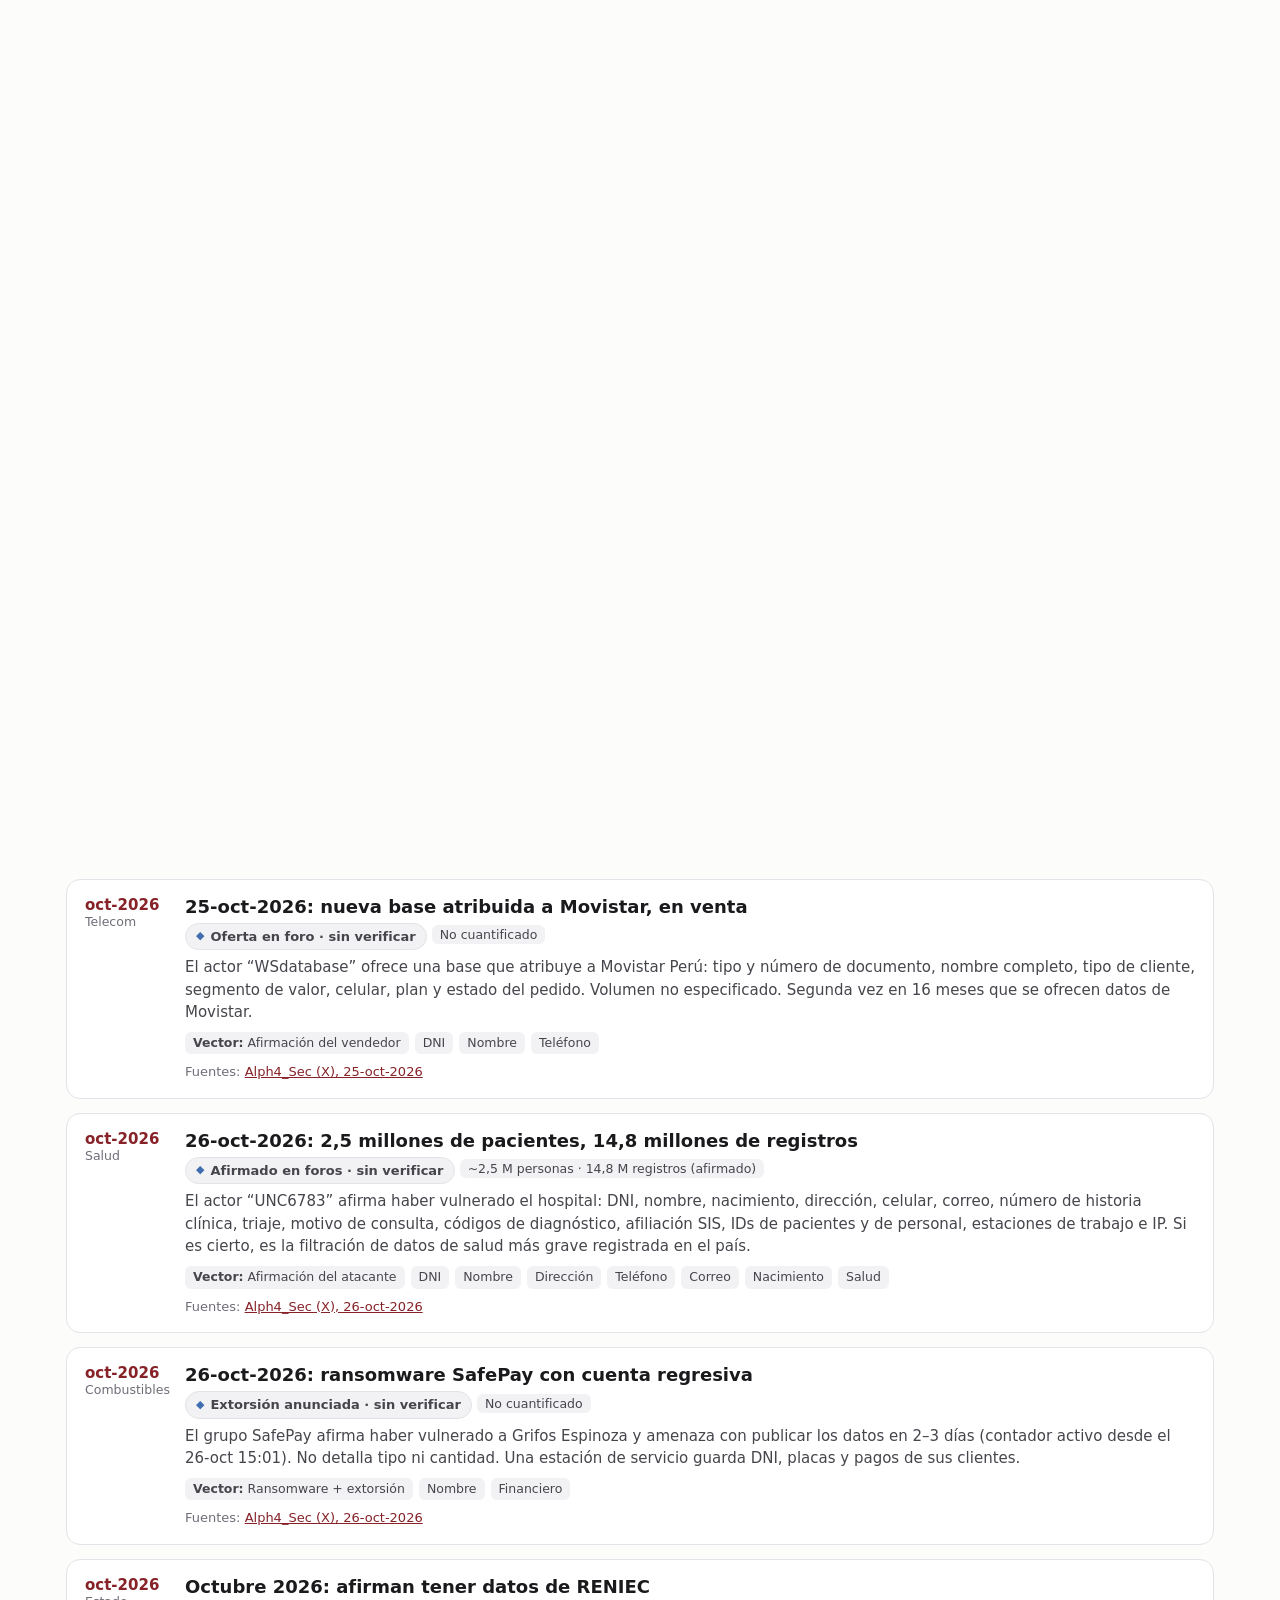
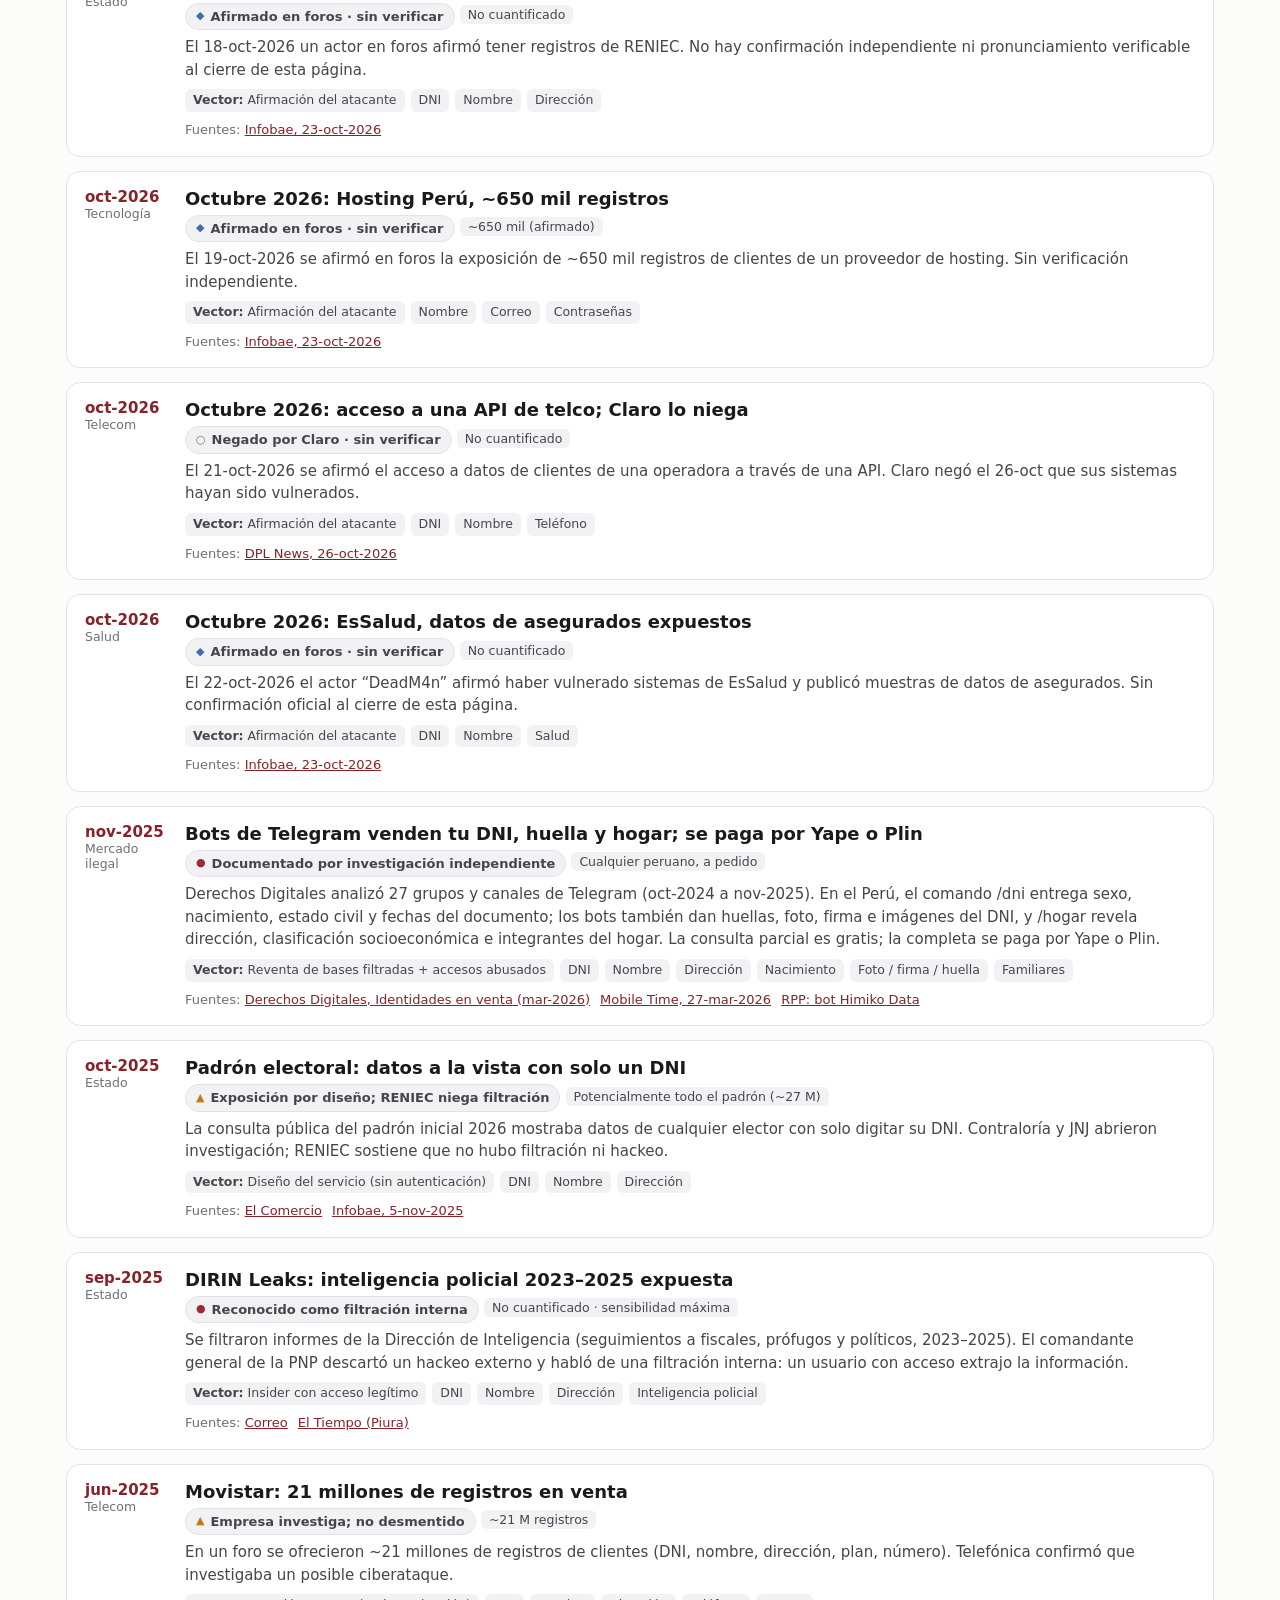
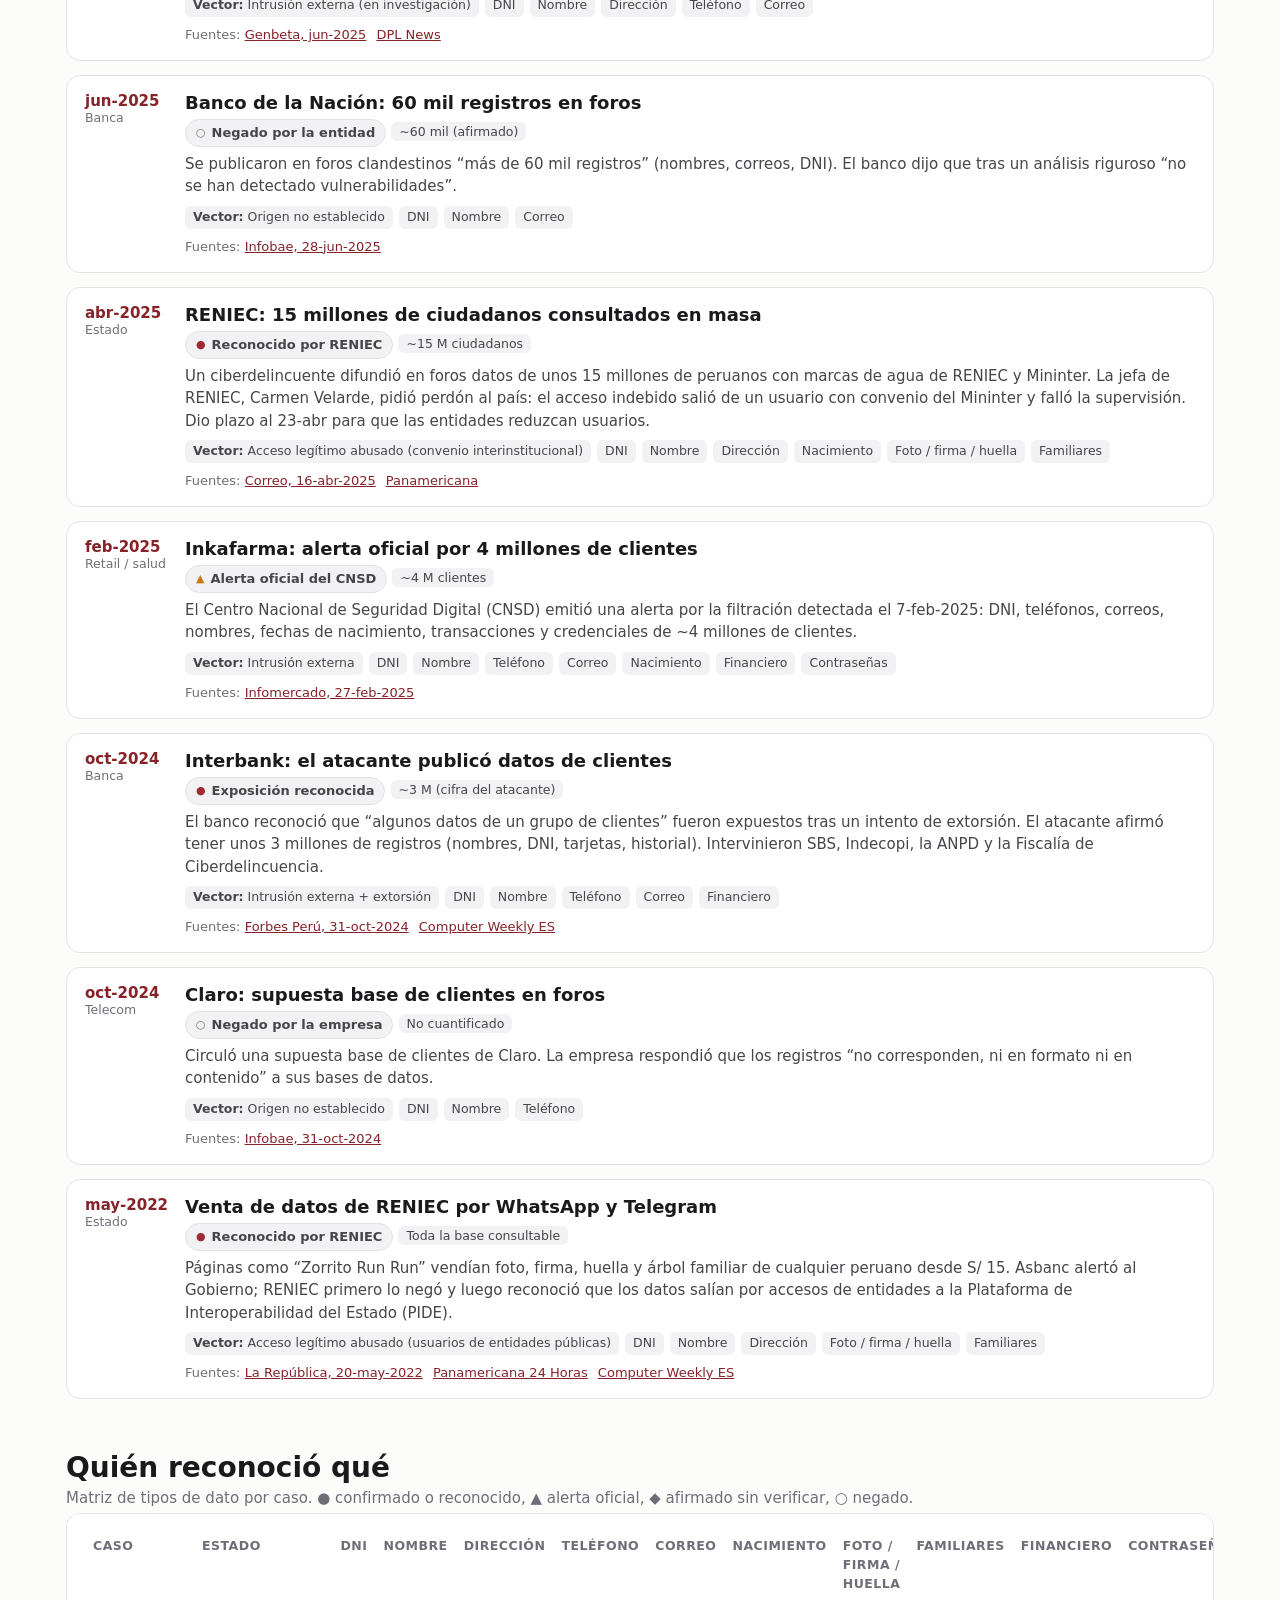
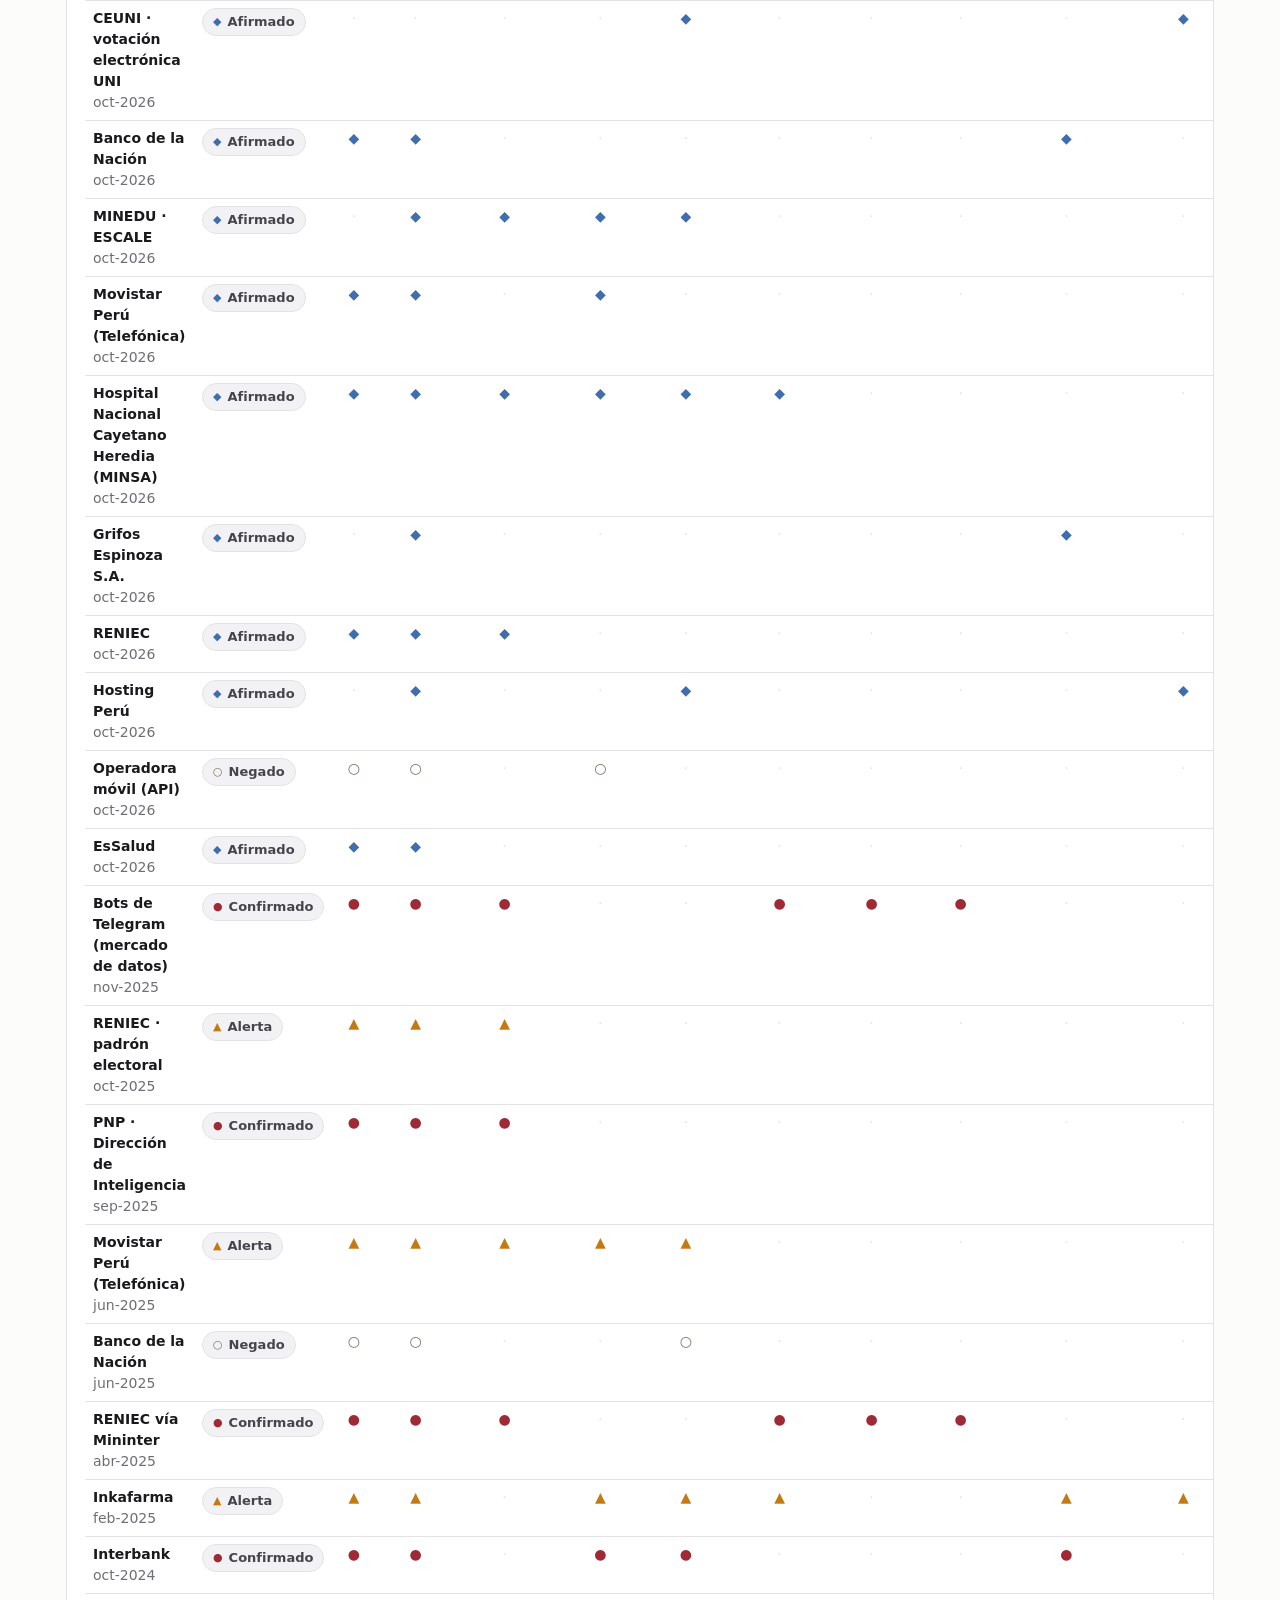
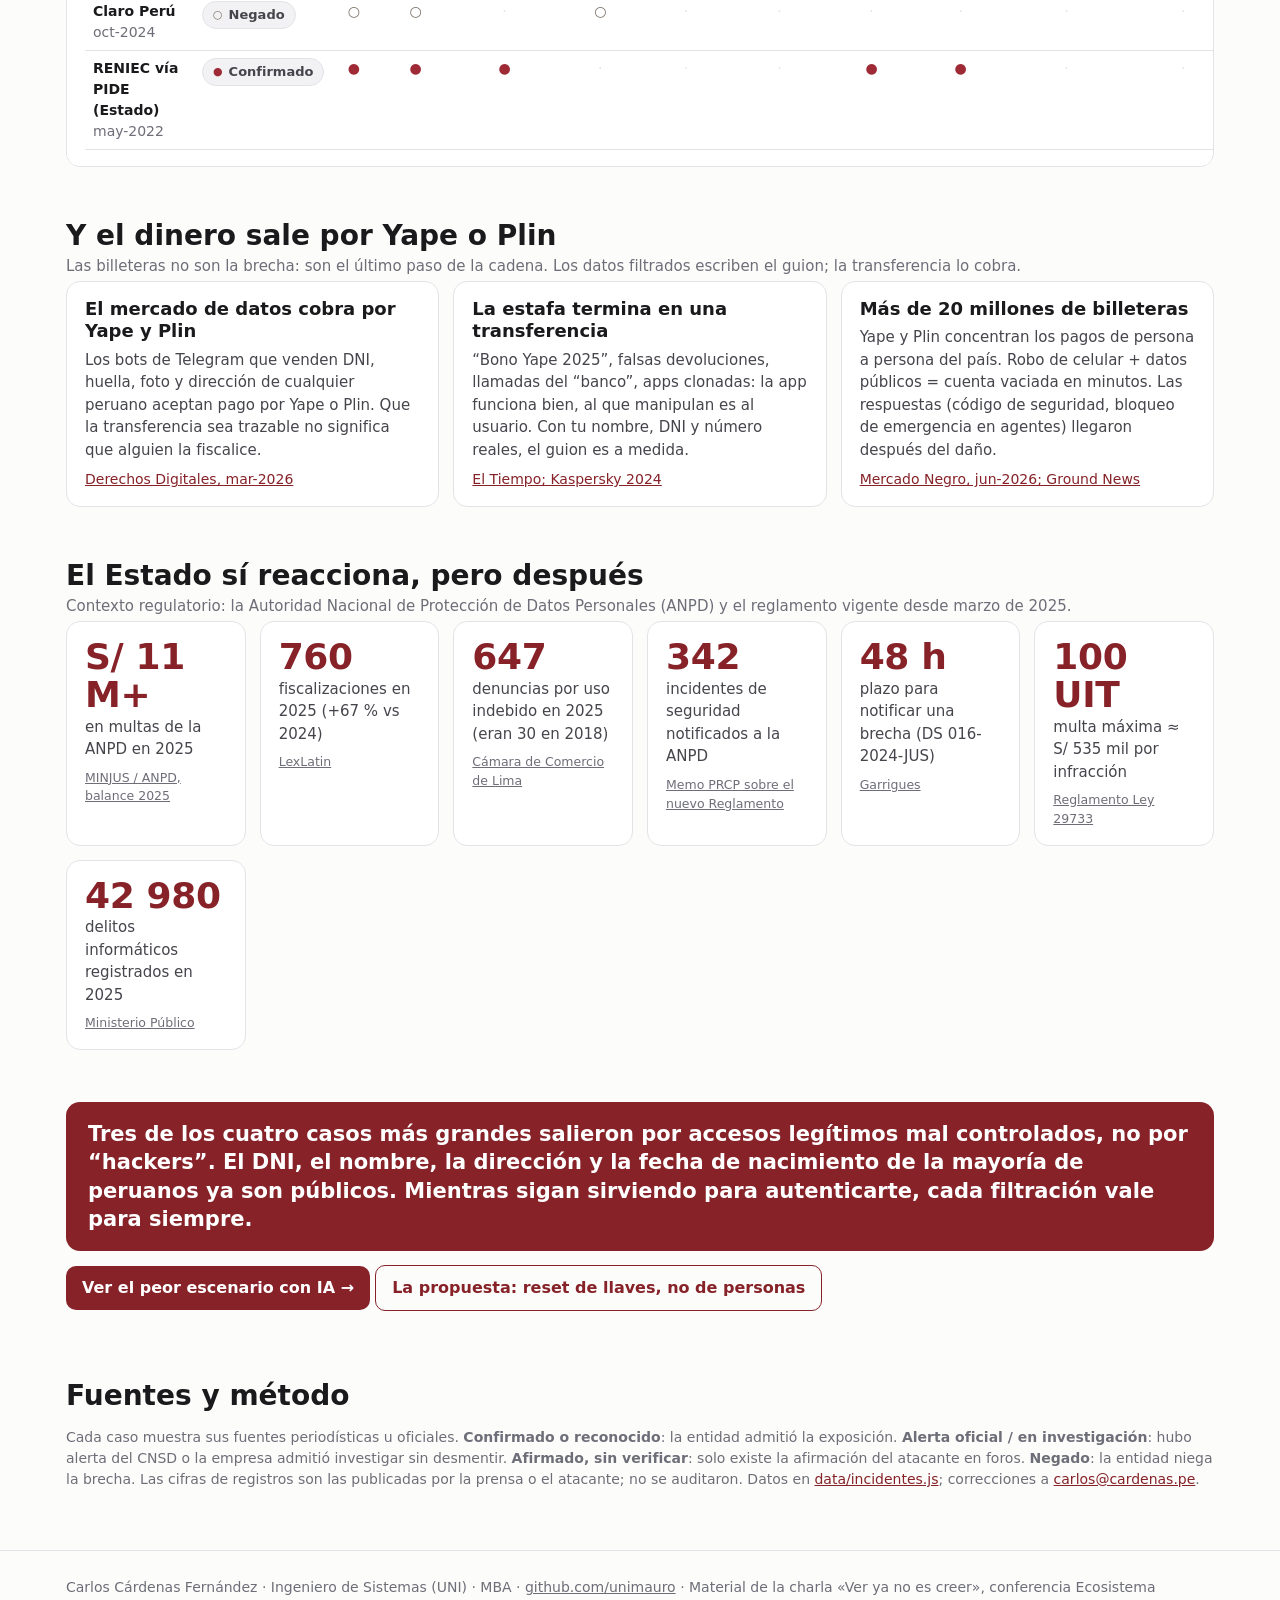
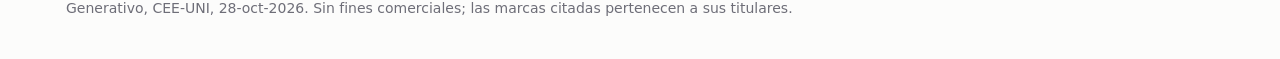
==== commit fb36edc8: "Analytics + tres docentes reportan voto emitido sin votar (captura tapada en portada)" ====
--- a/index.html
+++ b/index.html
@@ -1,6 +1,14 @@
 <!doctype html>
 <html lang="es">
 <head>
+<!-- Google tag (gtag.js) -->
+<script async src="https://www.googletagmanager.com/gtag/js?id=G-92DE8HFYSH"></script>
+<script>
+  window.dataLayer = window.dataLayer || [];
+  function gtag(){dataLayer.push(arguments);}
+  gtag('js', new Date());
+  gtag('config', 'G-92DE8HFYSH');
+</script>
 <meta charset="utf-8">
 <meta name="viewport" content="width=device-width,initial-scale=1">
 <title>Datos expuestos Perú</title>
@@ -27,8 +35,10 @@
 <section style="padding-top:6px">
   <div class="callout" style="display:grid;grid-template-columns:auto 1fr;gap:16px;align-items:center">
     <div style="font-size:13px;letter-spacing:.08em;font-weight:700;background:var(--gold-2);color:#1A1A1D;padding:6px 10px;border-radius:8px;white-space:nowrap">HOY · 28-OCT · UNI</div>
-    <div>Elección de rector, segunda vuelta: un docente denuncia que al abrir el enlace de votación de su correo el sistema ya marcaba su voto como emitido. Si se confirma, es <b>suplantación de voto</b>: un indicio de fraude que el Comité Electoral debe aclarar antes de proclamar resultados. Cuando un enlace por correo basta para votar, el correo es la identidad, y los correos institucionales ya circulan.
-      <div style="font-size:15px;font-weight:400;opacity:.95;margin-top:8px">Y a las 14:38 otro elector no pudo entrar a su cuenta institucional: “tu configuración no cumple la política de verificación en dos pasos de tu organización”. A uno le votaron; a otro no lo dejan entrar. Dos fallas de identidad el mismo día, en la misma elección. Reportes de electores; sin respuesta pública del Comité al cierre. <a href="#ceuni-2026" style="color:#fff">Ver el caso</a></div></div>
+    <div>Elección de rector, segunda vuelta: <b>tres docentes de tres facultades (Arquitectura, Mecánica, Industrial y Sistemas)</b> reportan entre las 15:13 y las 15:32 que al abrir el enlace de votación de su correo institucional el sistema ya marcaba <b>“voto emitido”</b> sin haber votado. Si se confirma, es suplantación de voto: un indicio de fraude que el Comité Electoral debe aclarar antes de proclamar resultados.
+      <div style="font-size:15px;font-weight:400;opacity:.95;margin-top:8px">A las 14:38 otro elector no pudo entrar a su cuenta institucional por la política de verificación en dos pasos. A tres les votaron; a uno no lo dejan entrar. Cuando un enlace por correo basta para votar, el correo es la identidad, y los correos ya circulan. Reportes de electores; sin respuesta pública del Comité al cierre. </div>
+      <img src="assets/ceuni-voto.png" alt="Captura del sistema CEUNI con la etiqueta voto emitido y el reporte del docente" style="width:100%;max-width:520px;border-radius:10px;margin-top:12px;display:block">
+      <div style="font-size:14px;font-weight:400;opacity:.9;margin-top:6px"><a href="#ceuni-2026" style="color:#fff">Ver el caso</a></div></div>
   </div>
 </section>
 
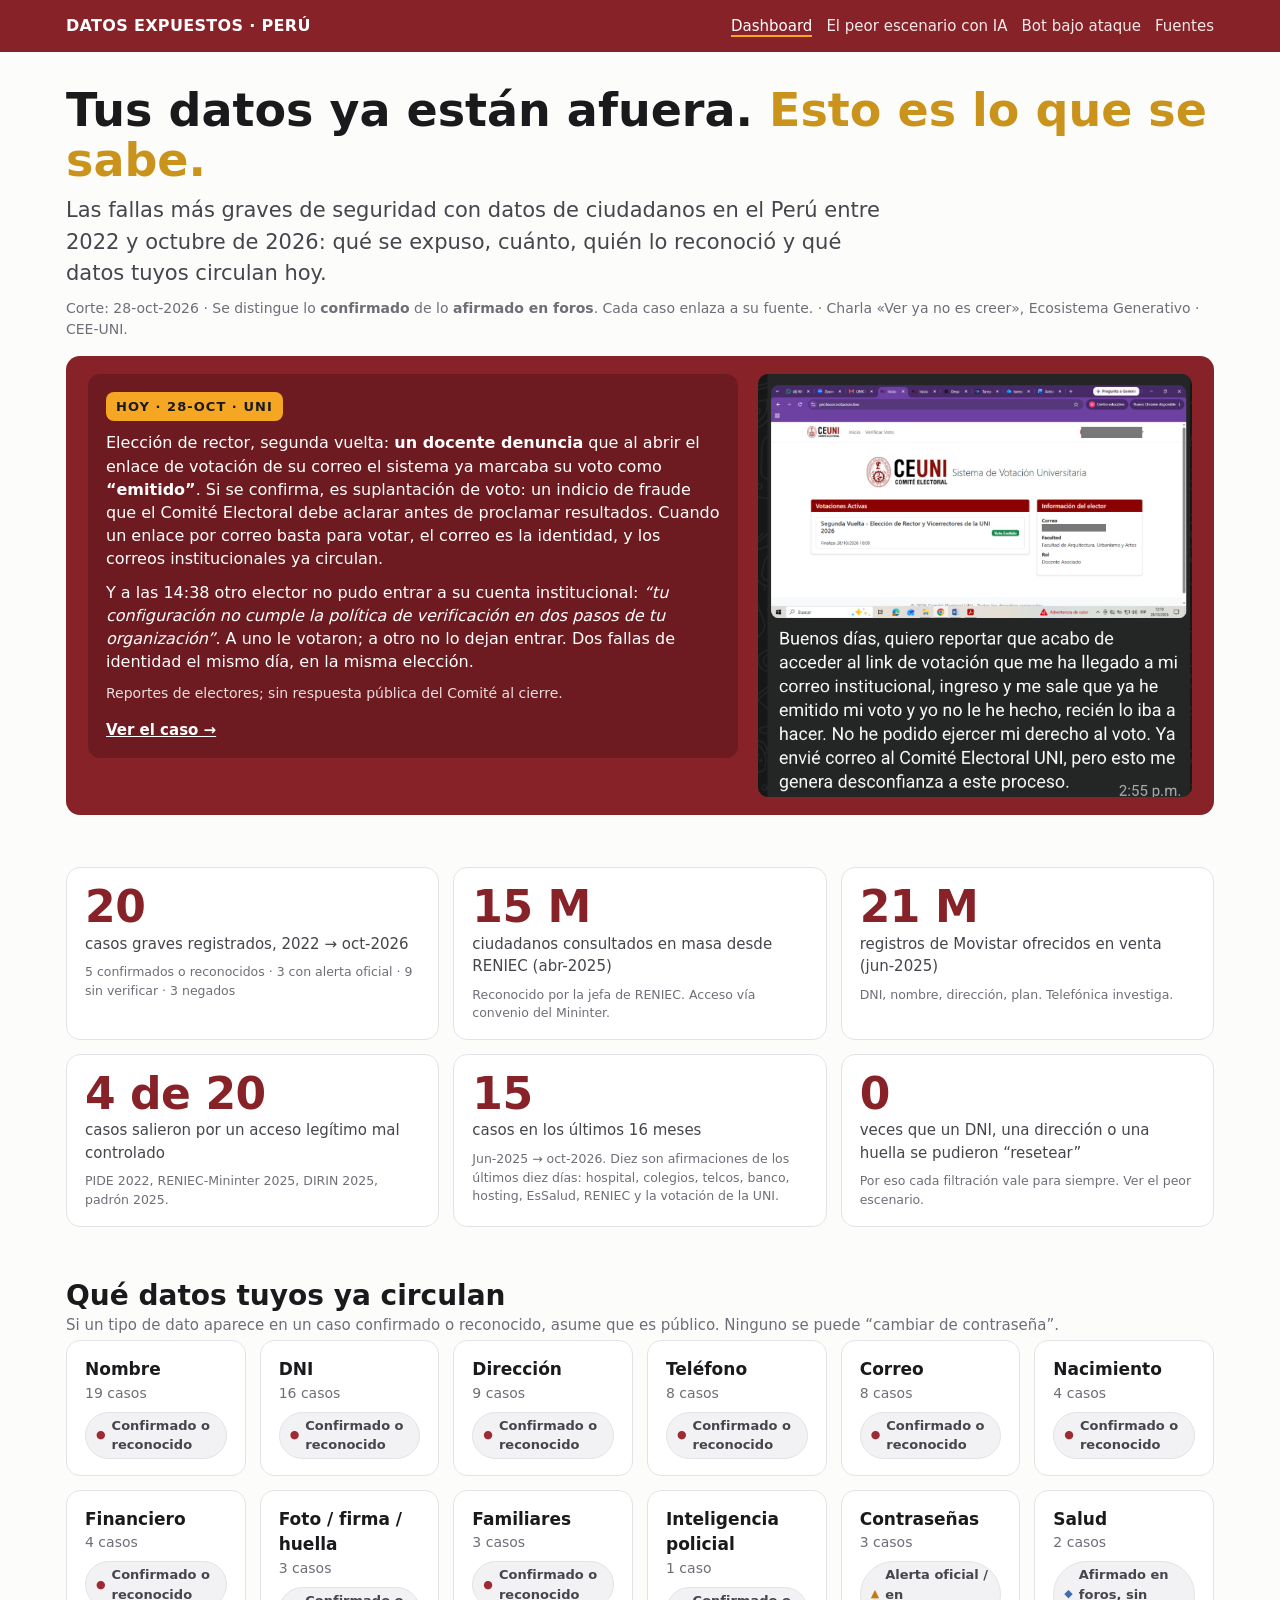
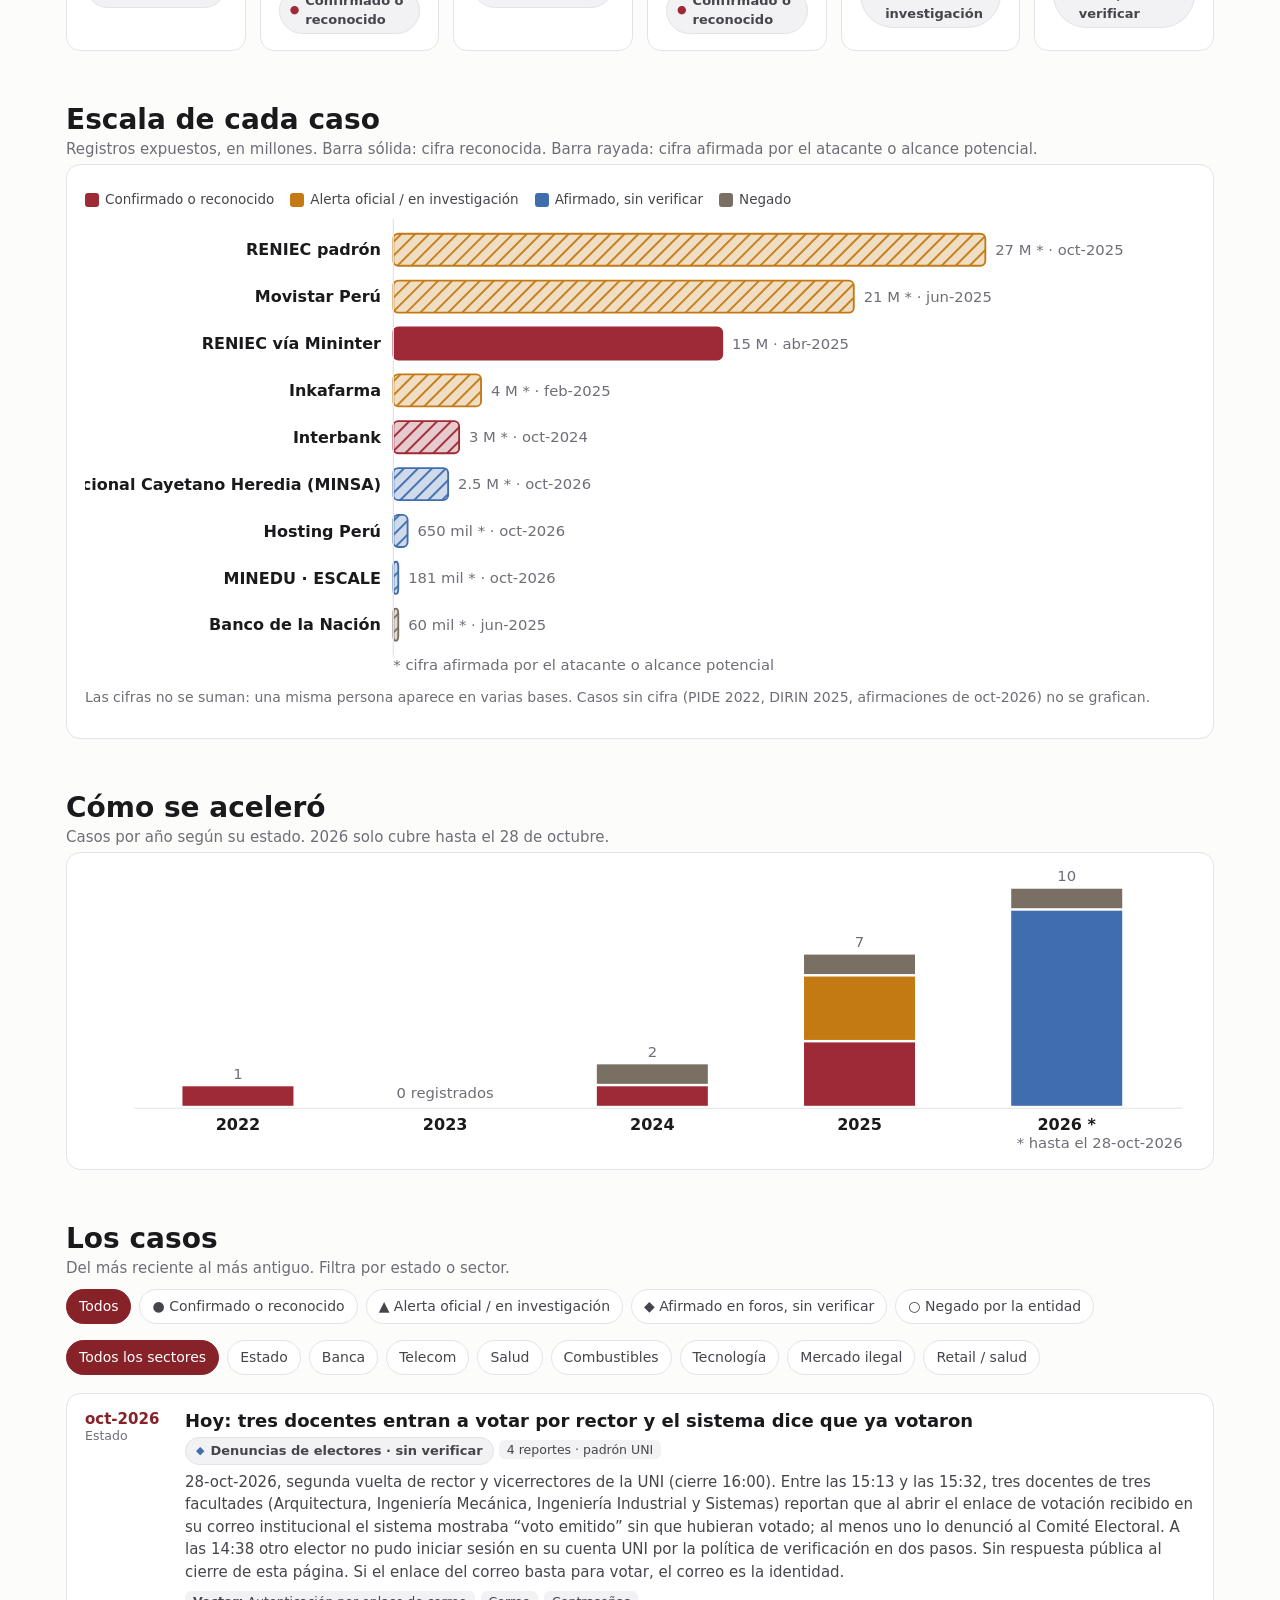
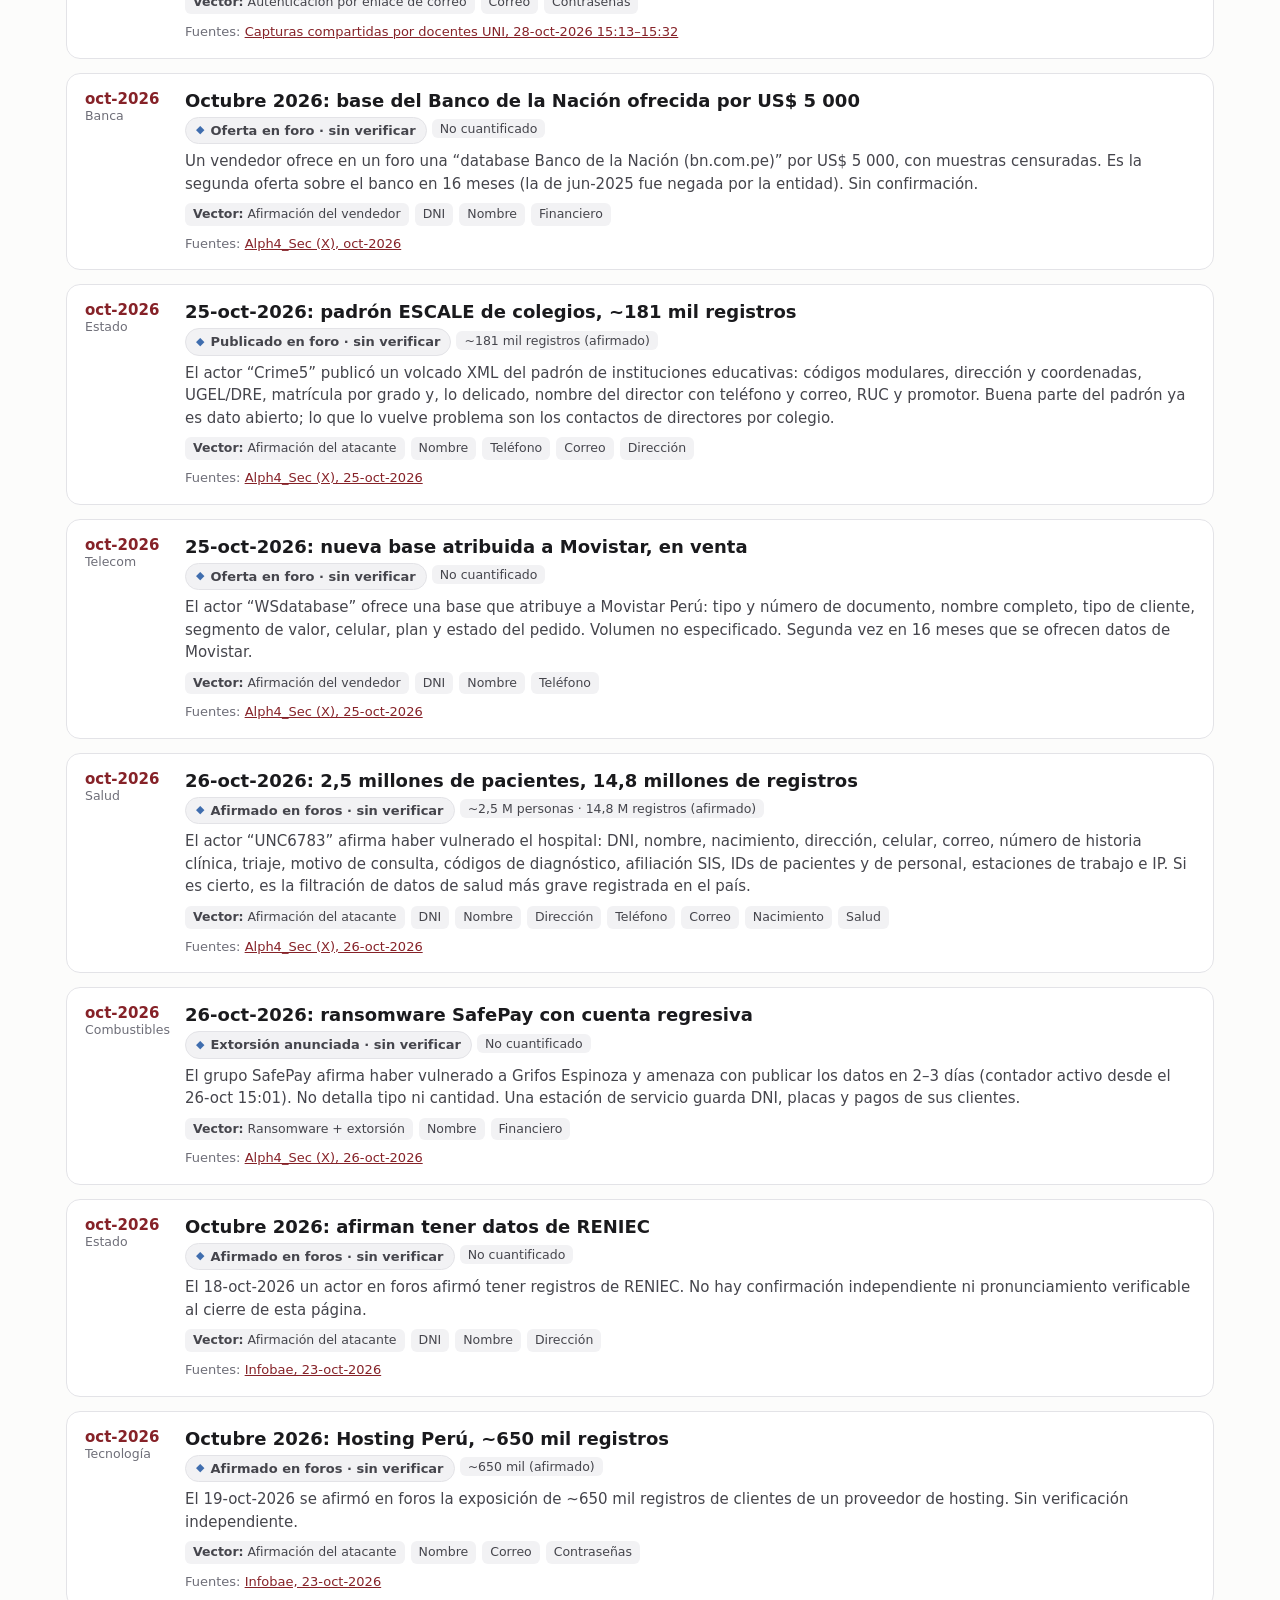
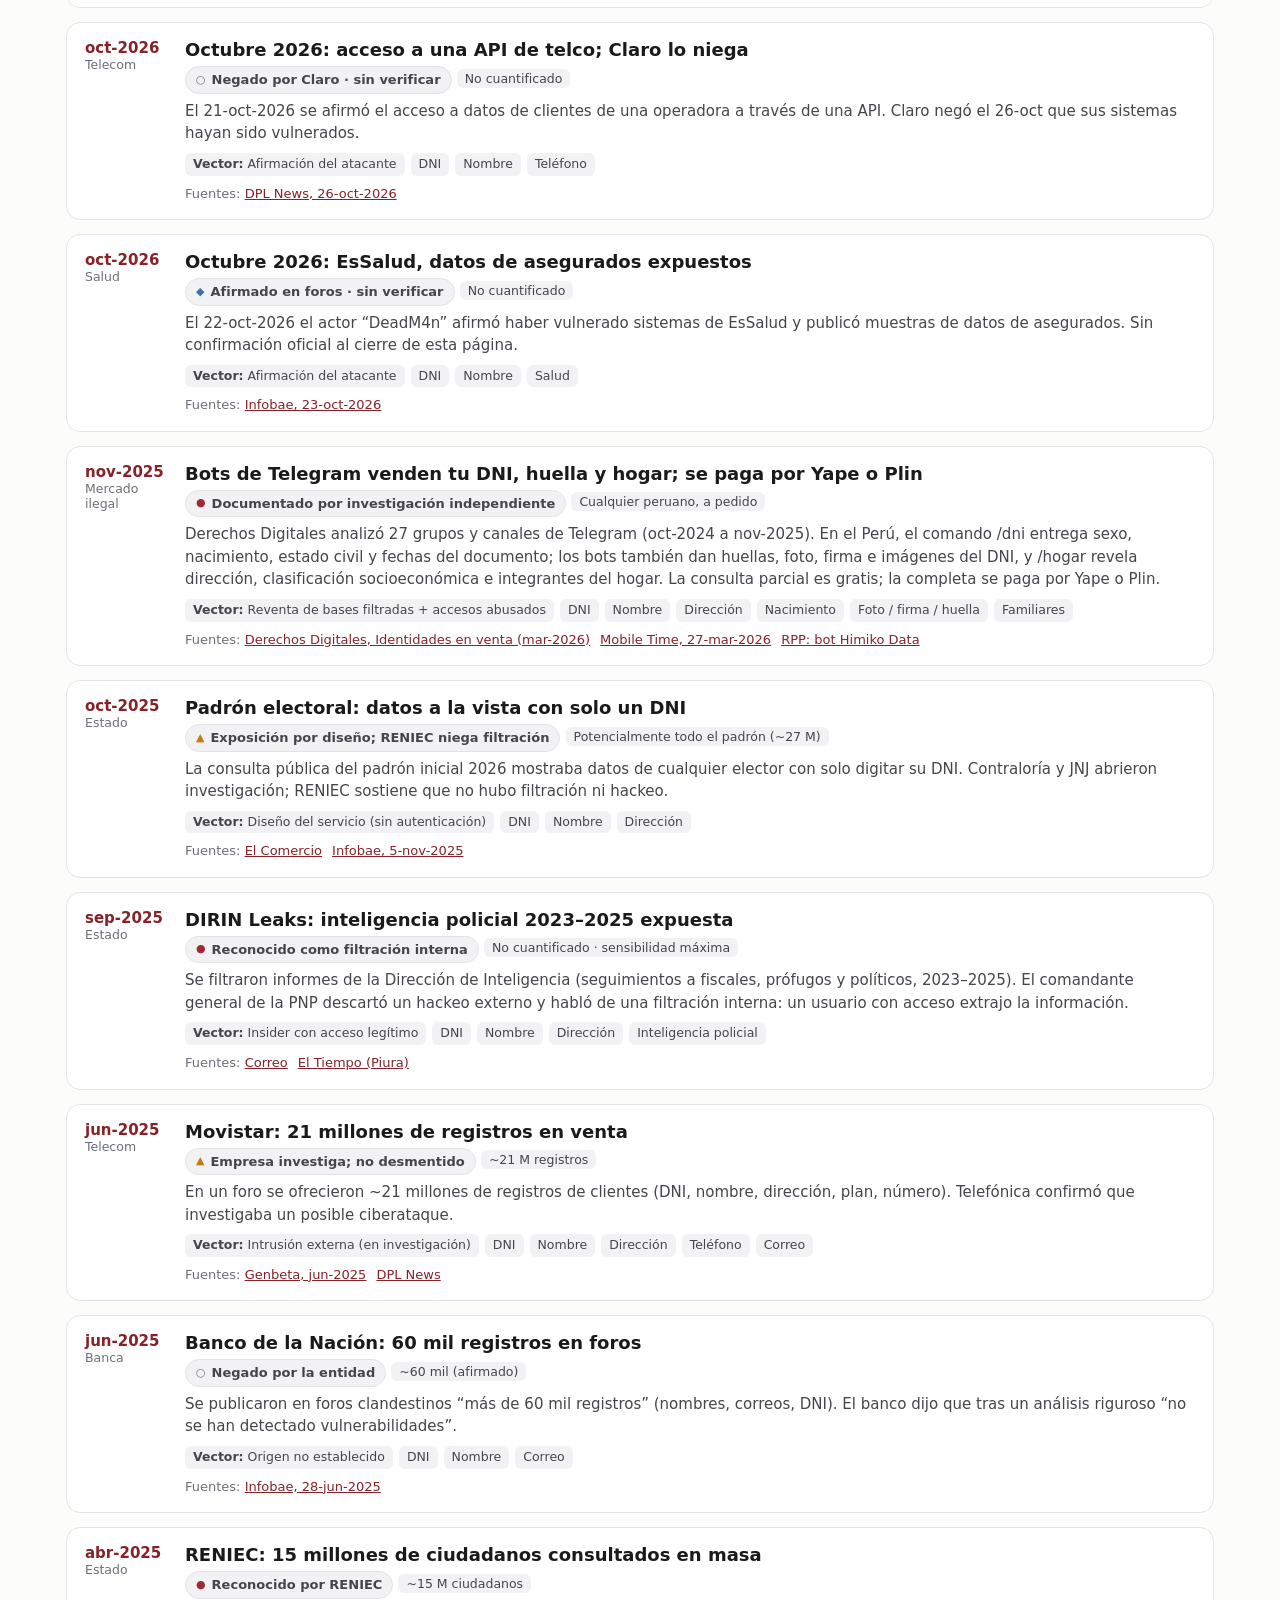
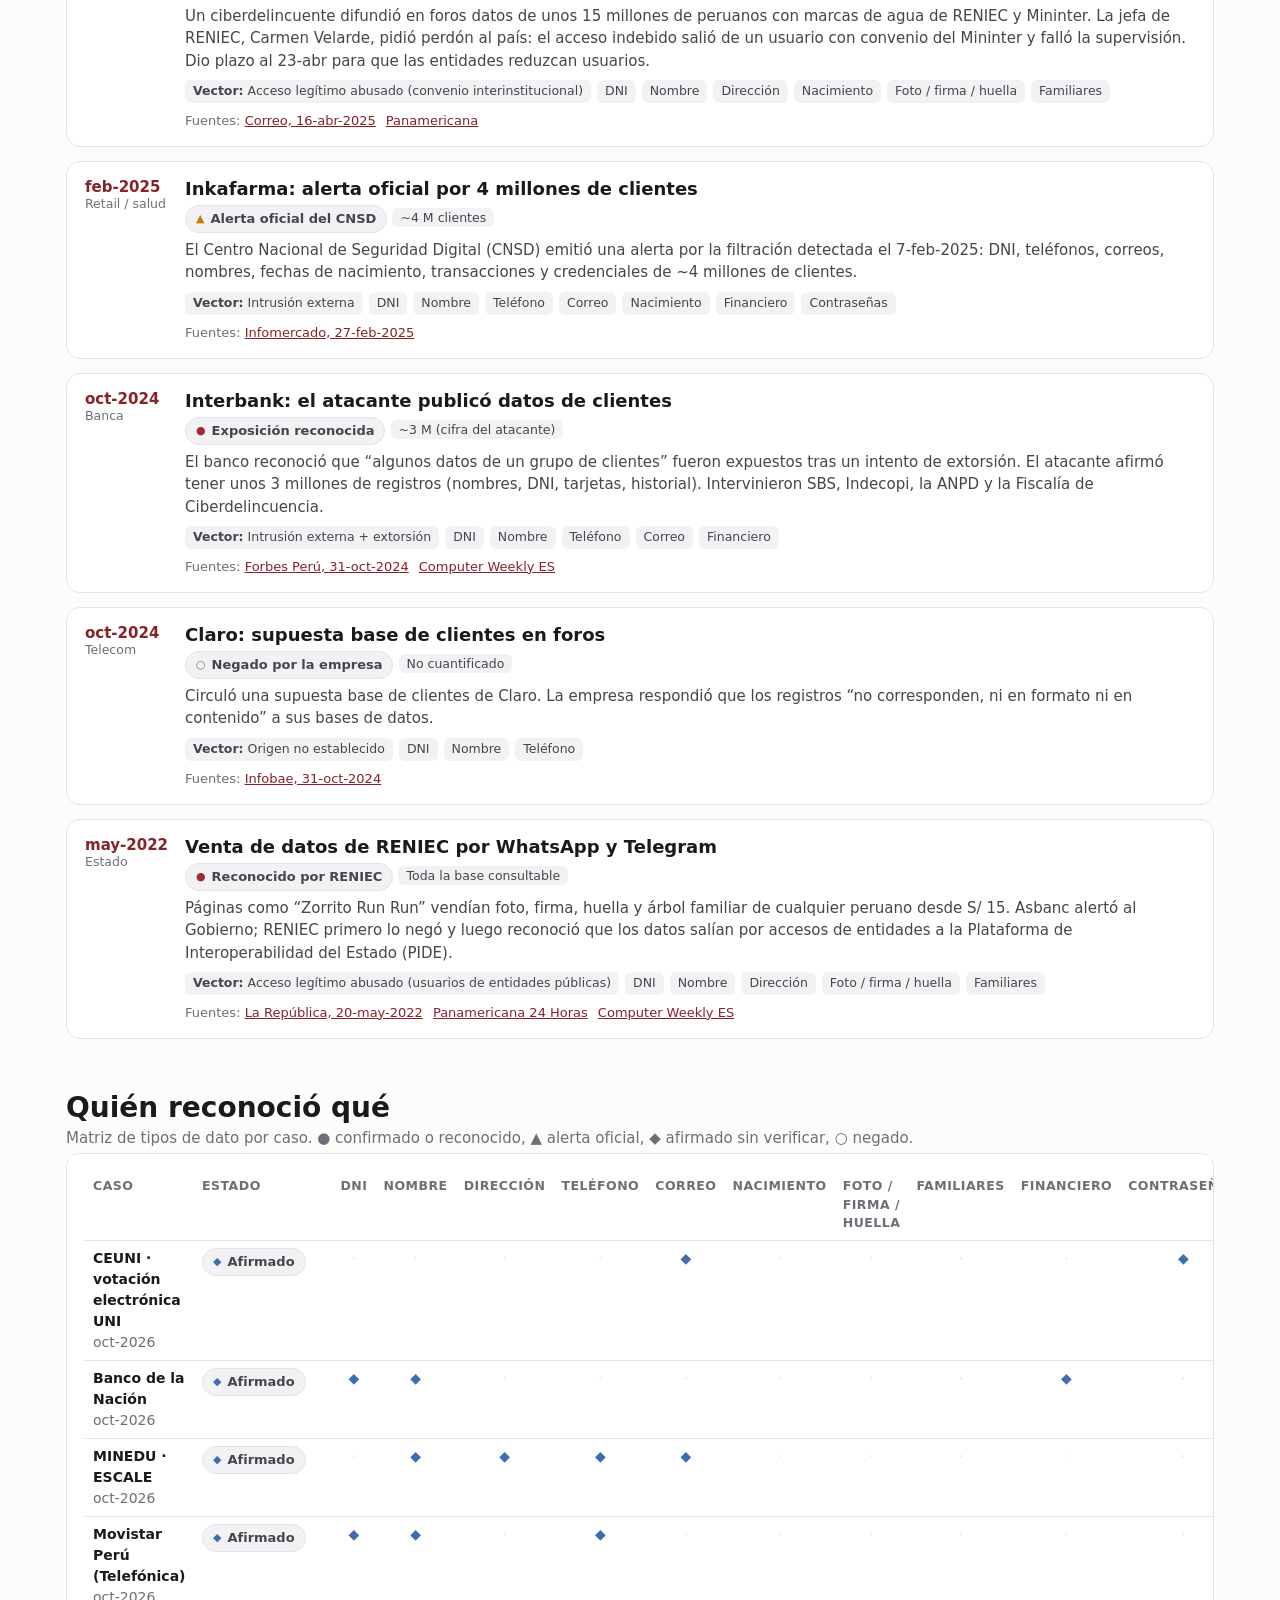
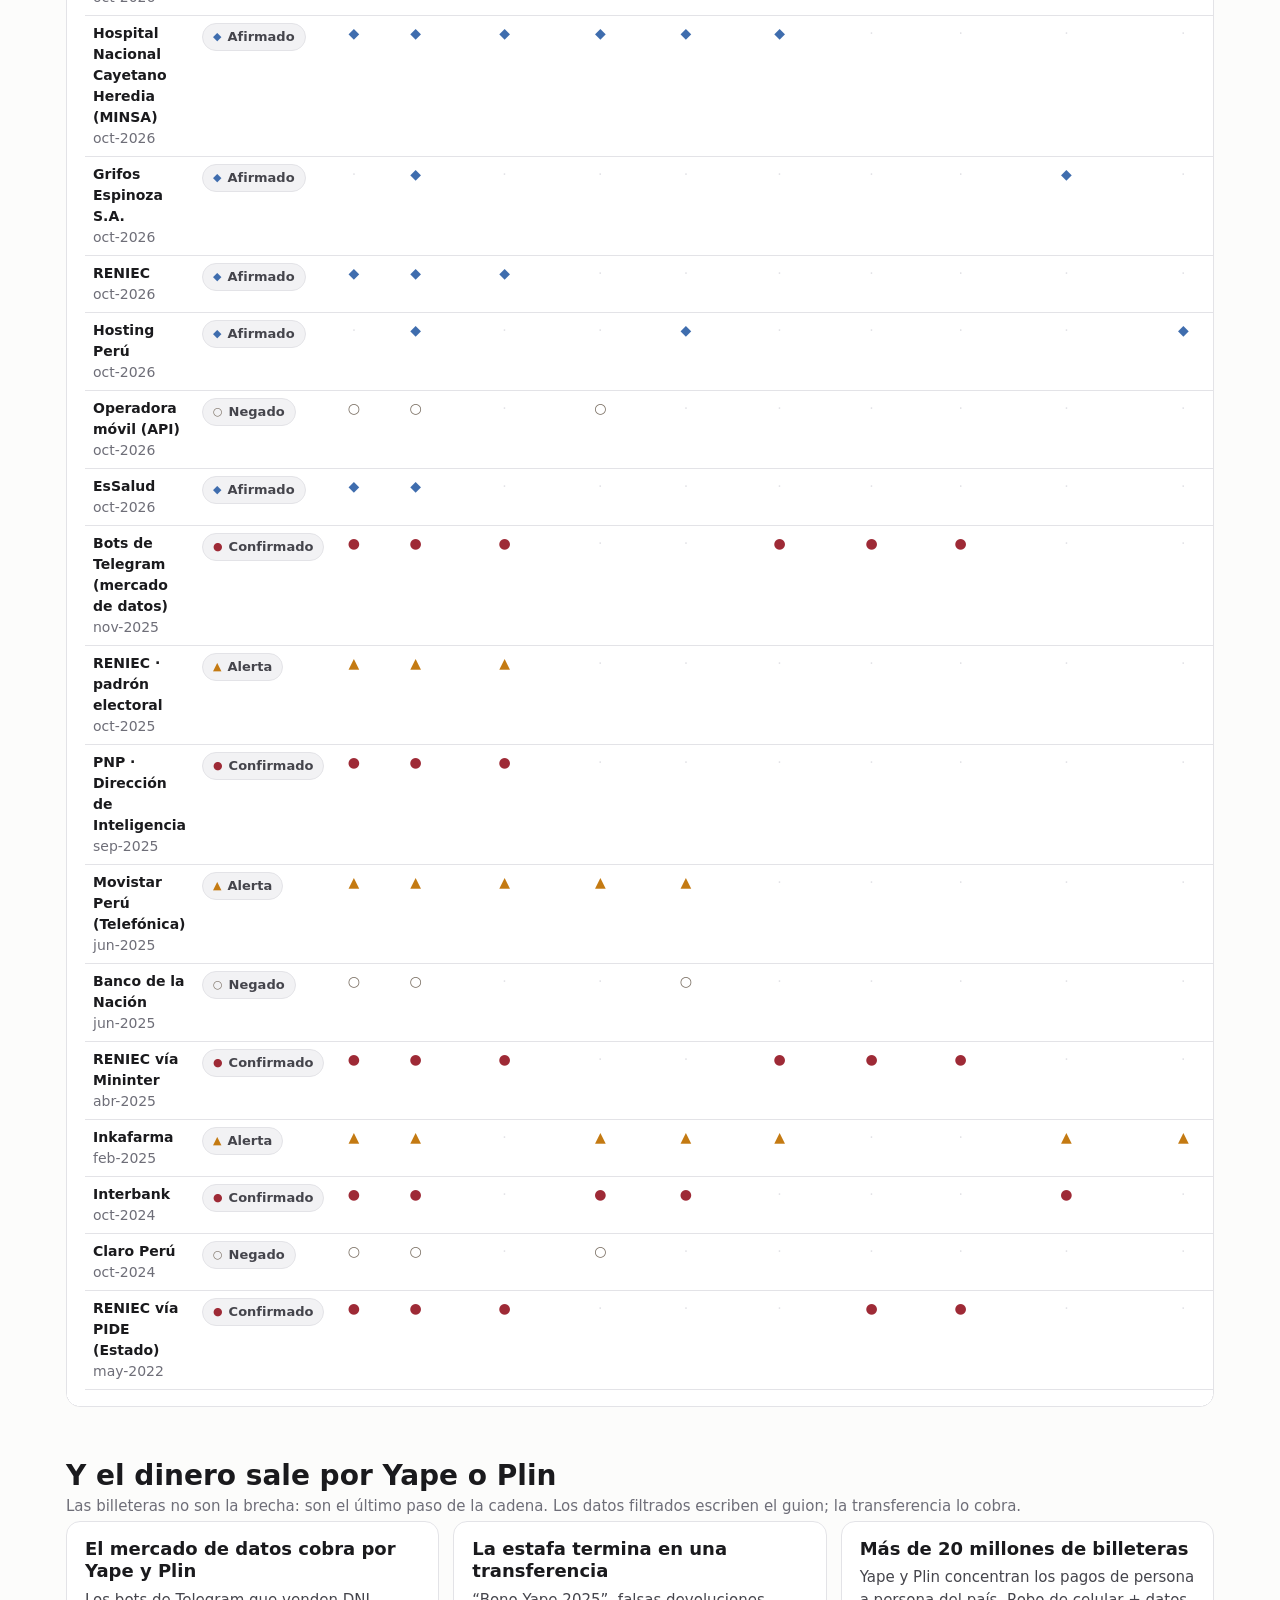
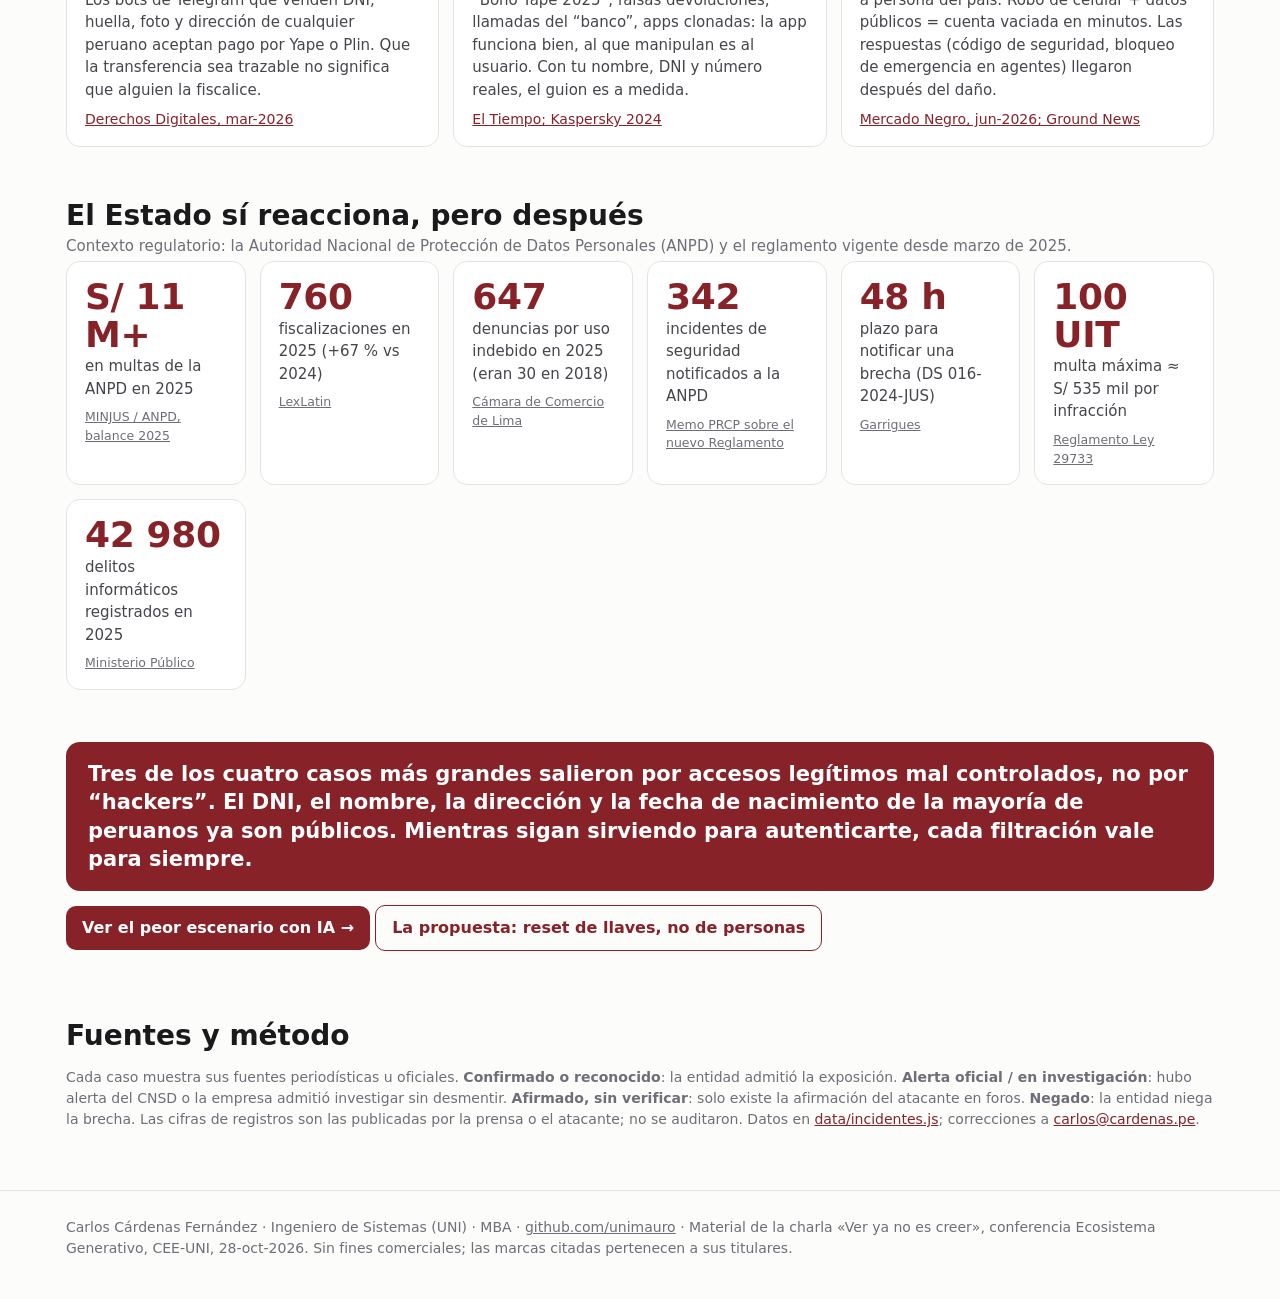
==== commit 11684386: "Banner HOY: card de texto a la izquierda, captura a la derecha" ====
--- a/index.html
+++ b/index.html
@@ -33,12 +33,15 @@
 </div>
 
 <section style="padding-top:6px">
-  <div class="callout" style="display:grid;grid-template-columns:auto 1fr;gap:16px;align-items:center">
-    <div style="font-size:13px;letter-spacing:.08em;font-weight:700;background:var(--gold-2);color:#1A1A1D;padding:6px 10px;border-radius:8px;white-space:nowrap">HOY · 28-OCT · UNI</div>
-    <div>Elección de rector, segunda vuelta: <b>tres docentes de tres facultades (Arquitectura, Mecánica, Industrial y Sistemas)</b> reportan entre las 15:13 y las 15:32 que al abrir el enlace de votación de su correo institucional el sistema ya marcaba <b>“voto emitido”</b> sin haber votado. Si se confirma, es suplantación de voto: un indicio de fraude que el Comité Electoral debe aclarar antes de proclamar resultados.
-      <div style="font-size:15px;font-weight:400;opacity:.95;margin-top:8px">A las 14:38 otro elector no pudo entrar a su cuenta institucional por la política de verificación en dos pasos. A tres les votaron; a uno no lo dejan entrar. Cuando un enlace por correo basta para votar, el correo es la identidad, y los correos ya circulan. Reportes de electores; sin respuesta pública del Comité al cierre. </div>
-      <img src="assets/ceuni-voto.png" alt="Captura del sistema CEUNI con la etiqueta voto emitido y el reporte del docente" style="width:100%;max-width:520px;border-radius:10px;margin-top:12px;display:block">
-      <div style="font-size:14px;font-weight:400;opacity:.9;margin-top:6px"><a href="#ceuni-2026" style="color:#fff">Ver el caso</a></div></div>
+  <div class="callout hoy">
+    <div class="hoy-card">
+      <div class="hoy-tag">HOY · 28-OCT · UNI</div>
+      <p>Elección de rector, segunda vuelta: <b>un docente denuncia</b> que al abrir el enlace de votación de su correo el sistema ya marcaba su voto como <b>“emitido”</b>. Si se confirma, es suplantación de voto: un indicio de fraude que el Comité Electoral debe aclarar antes de proclamar resultados. Cuando un enlace por correo basta para votar, el correo es la identidad, y los correos institucionales ya circulan.</p>
+      <p>Y a las 14:38 otro elector no pudo entrar a su cuenta institucional: <i>“tu configuración no cumple la política de verificación en dos pasos de tu organización”</i>. A uno le votaron; a otro no lo dejan entrar. Dos fallas de identidad el mismo día, en la misma elección.</p>
+      <p class="hoy-nota">Reportes de electores; sin respuesta pública del Comité al cierre.</p>
+      <a class="hoy-link" href="#ceuni-2026">Ver el caso →</a>
+    </div>
+    <img src="assets/ceuni-voto.png" alt="Captura del sistema CEUNI con la etiqueta voto emitido y el reporte del docente, correo tapado">
   </div>
 </section>
 
--- a/assets/style.css
+++ b/assets/style.css
@@ -99,3 +99,13 @@
 .btn.ghost{background:transparent;color:var(--guinda);border:1.5px solid var(--guinda)}
 .qr{display:flex;gap:16px;align-items:center;flex-wrap:wrap}
 .qr img{width:120px;height:120px;border-radius:8px;background:#fff;padding:6px}
+
+/* Banner HOY: card de texto a la izquierda, captura a la derecha */
+.callout.hoy{display:grid;grid-template-columns:1fr;gap:16px;align-items:start}
+.hoy-card{background:rgba(0,0,0,.18);border-radius:12px;padding:16px 18px}
+.hoy-tag{display:inline-block;font-size:13px;letter-spacing:.08em;font-weight:700;background:var(--gold-2);color:#1A1A1D;padding:6px 10px;border-radius:8px;margin-bottom:10px}
+.hoy-card p{margin:0 0 10px;font-size:16px;line-height:1.45;font-weight:400}
+.hoy-card p.hoy-nota{font-size:14px;opacity:.85}
+.hoy-link{display:inline-block;color:#fff;font-weight:700;text-decoration:underline;font-size:15px}
+.callout.hoy img{width:100%;border-radius:10px;display:block}
+@media(min-width:760px){.callout.hoy{grid-template-columns:3fr 2fr;gap:20px}}
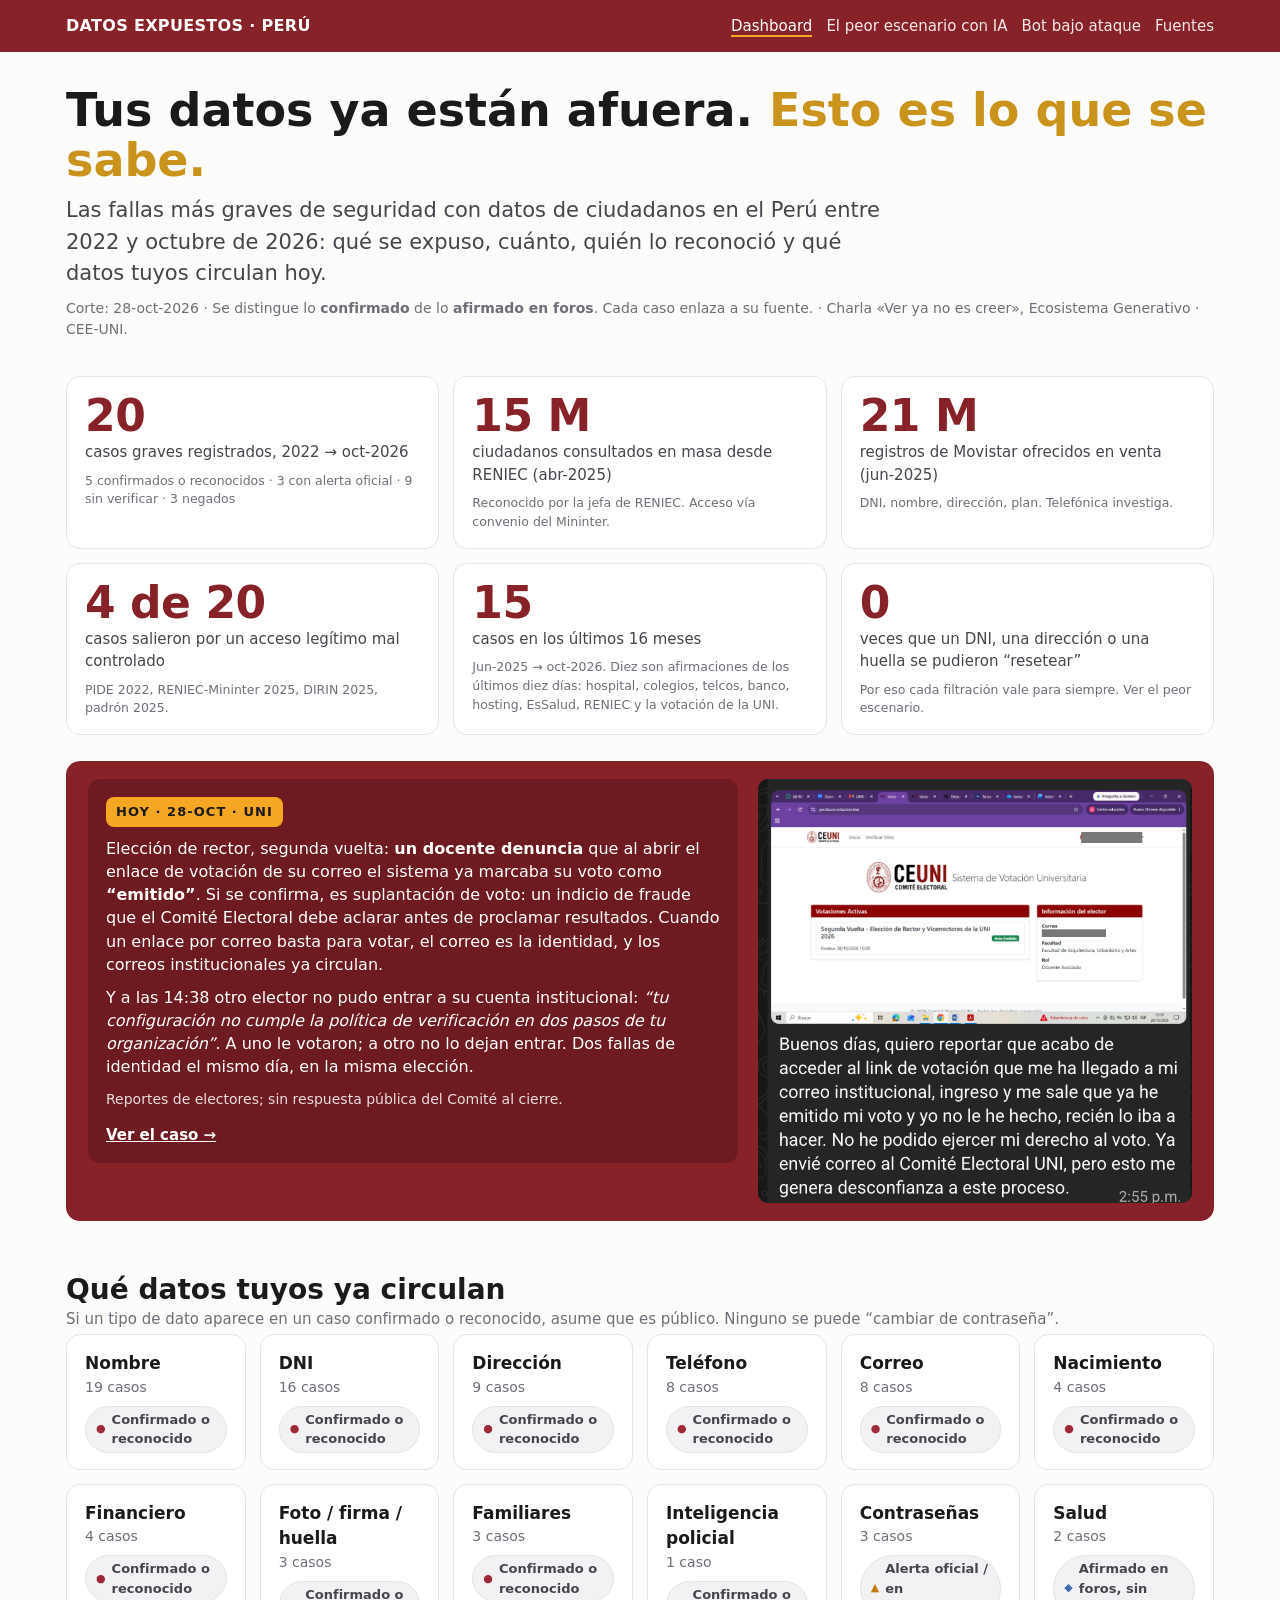
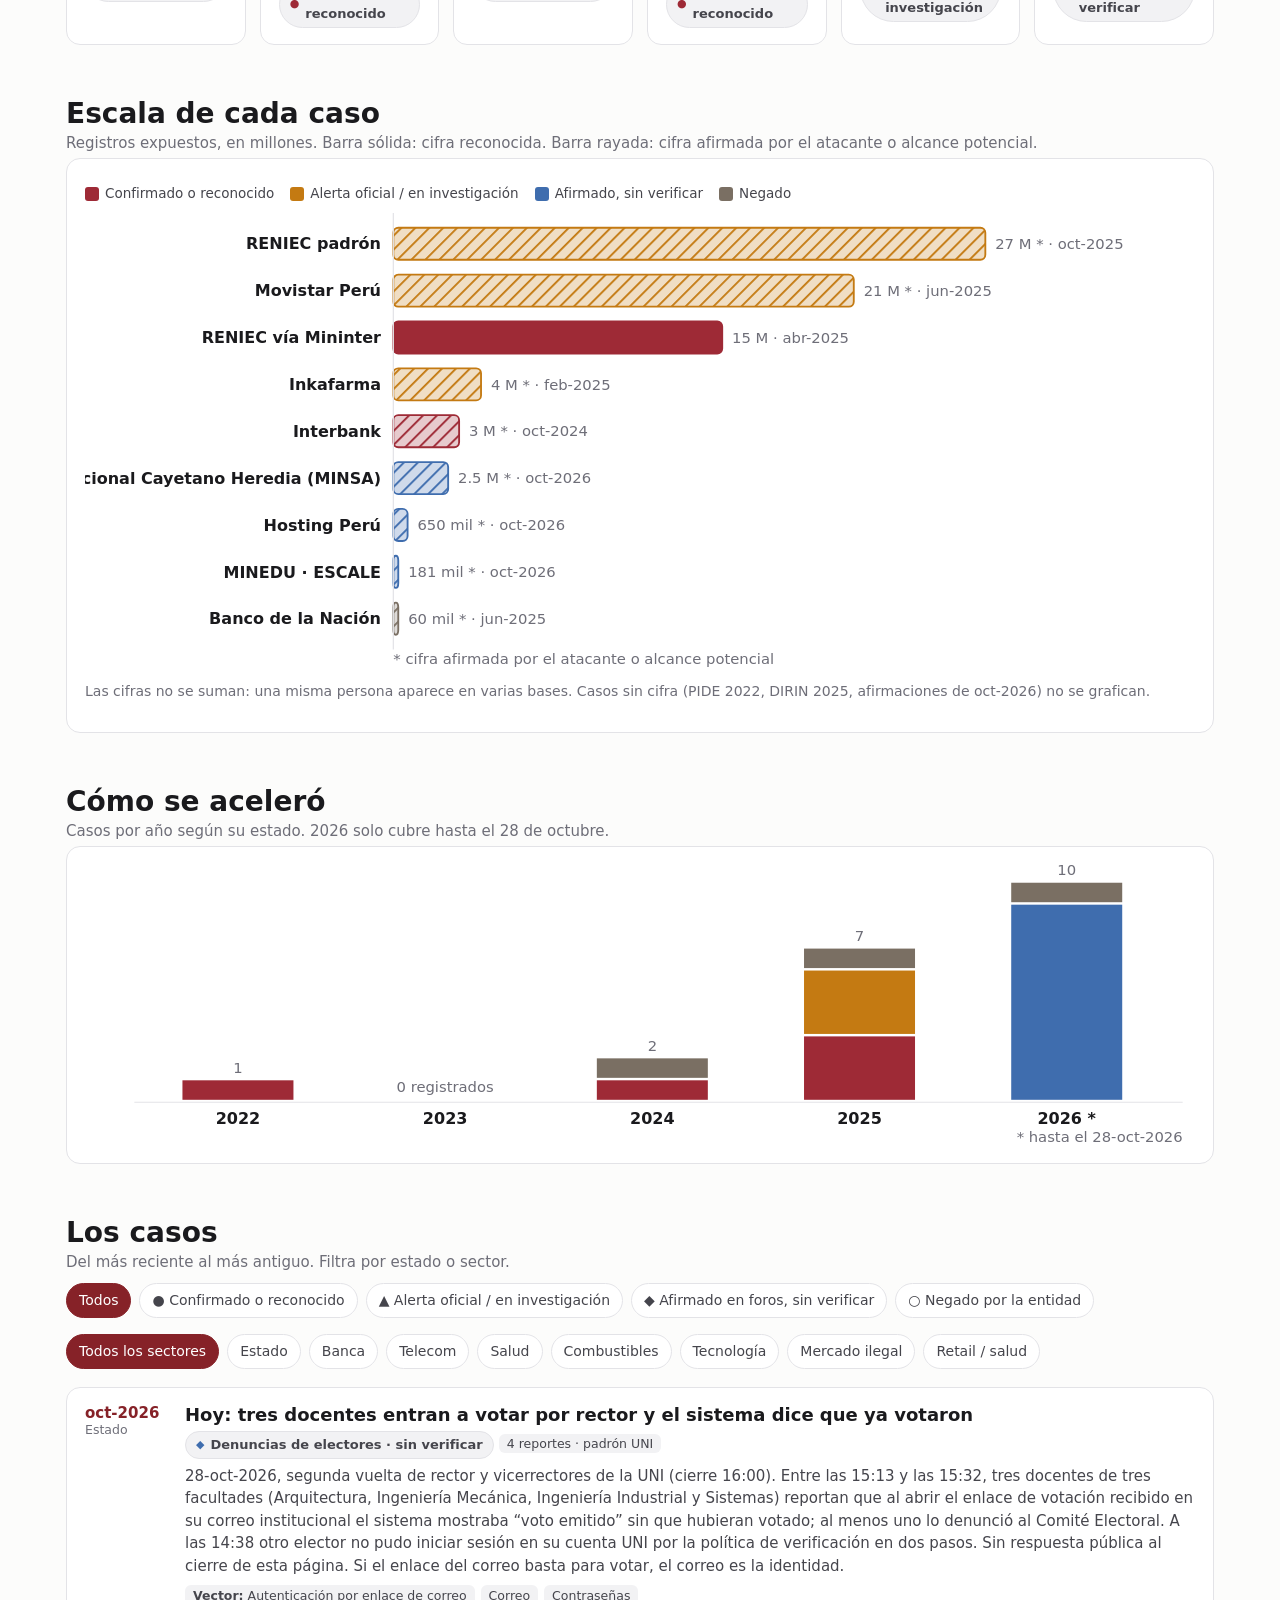
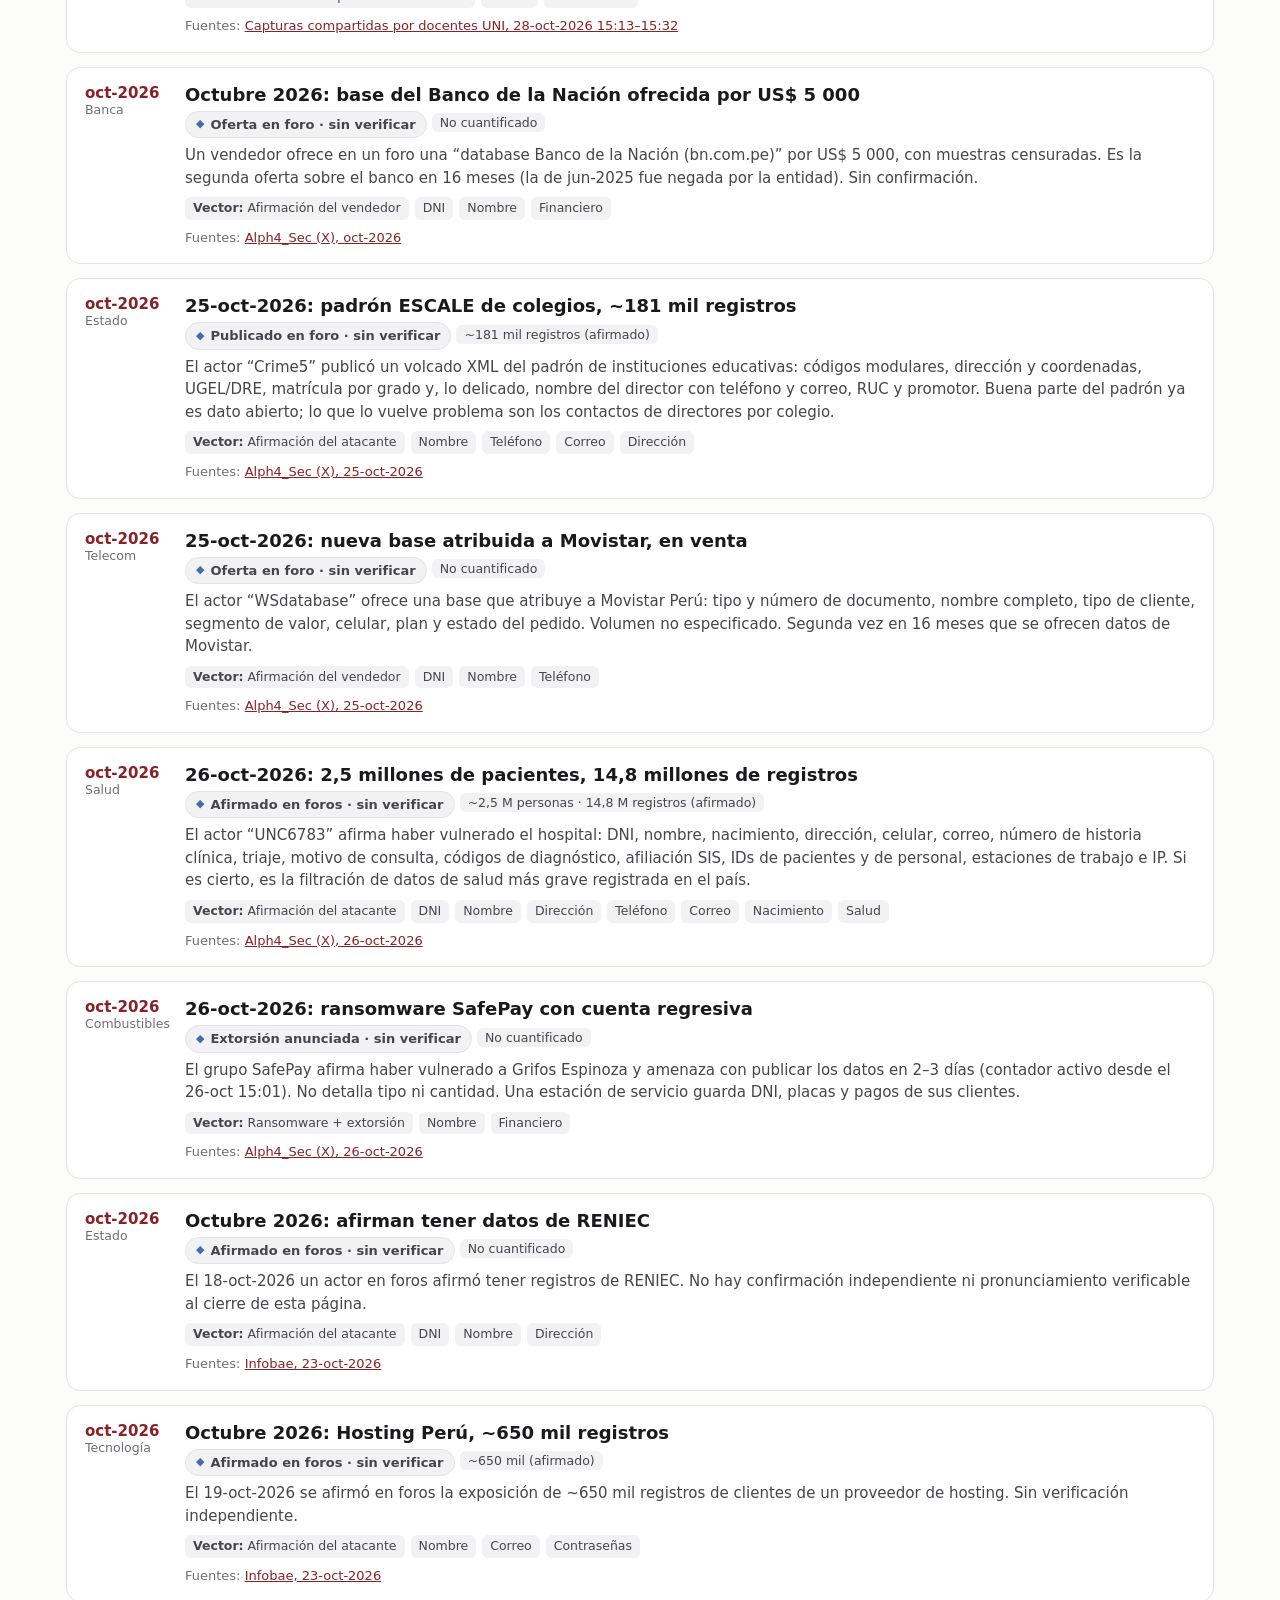
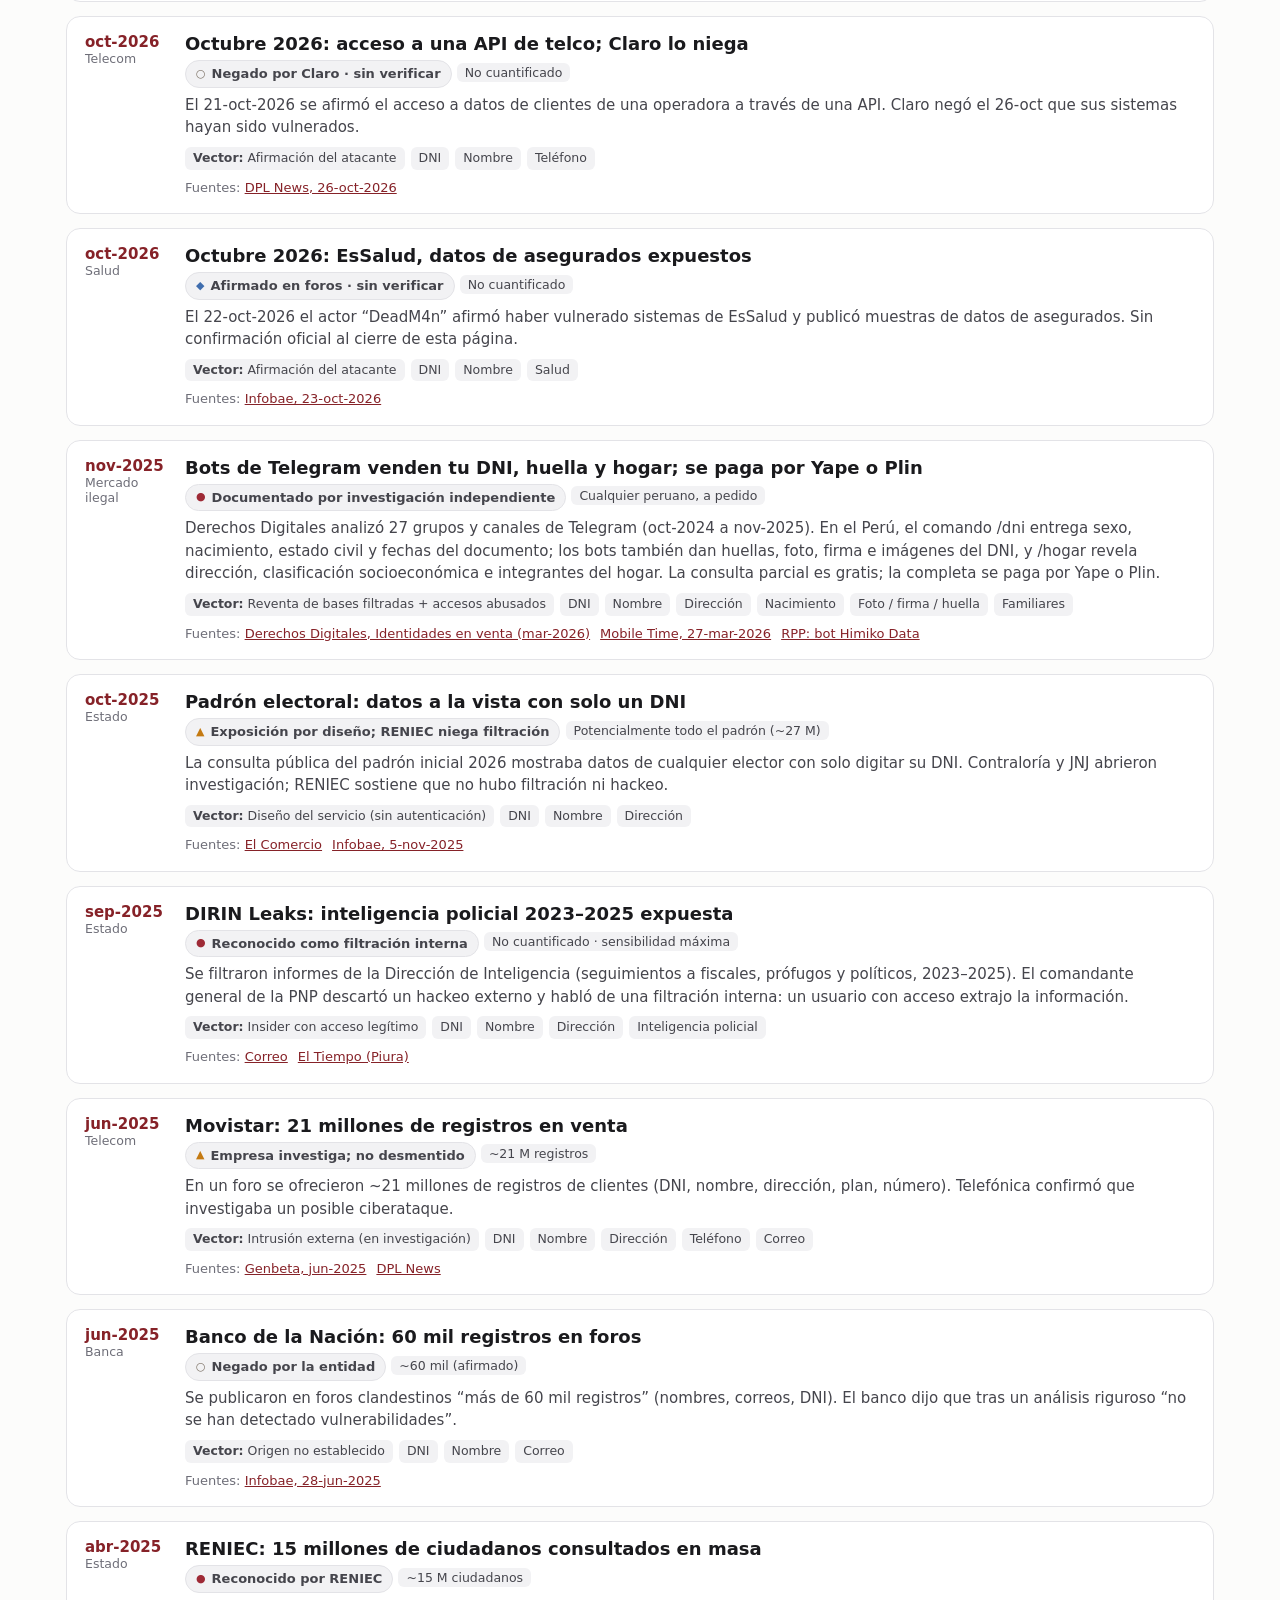
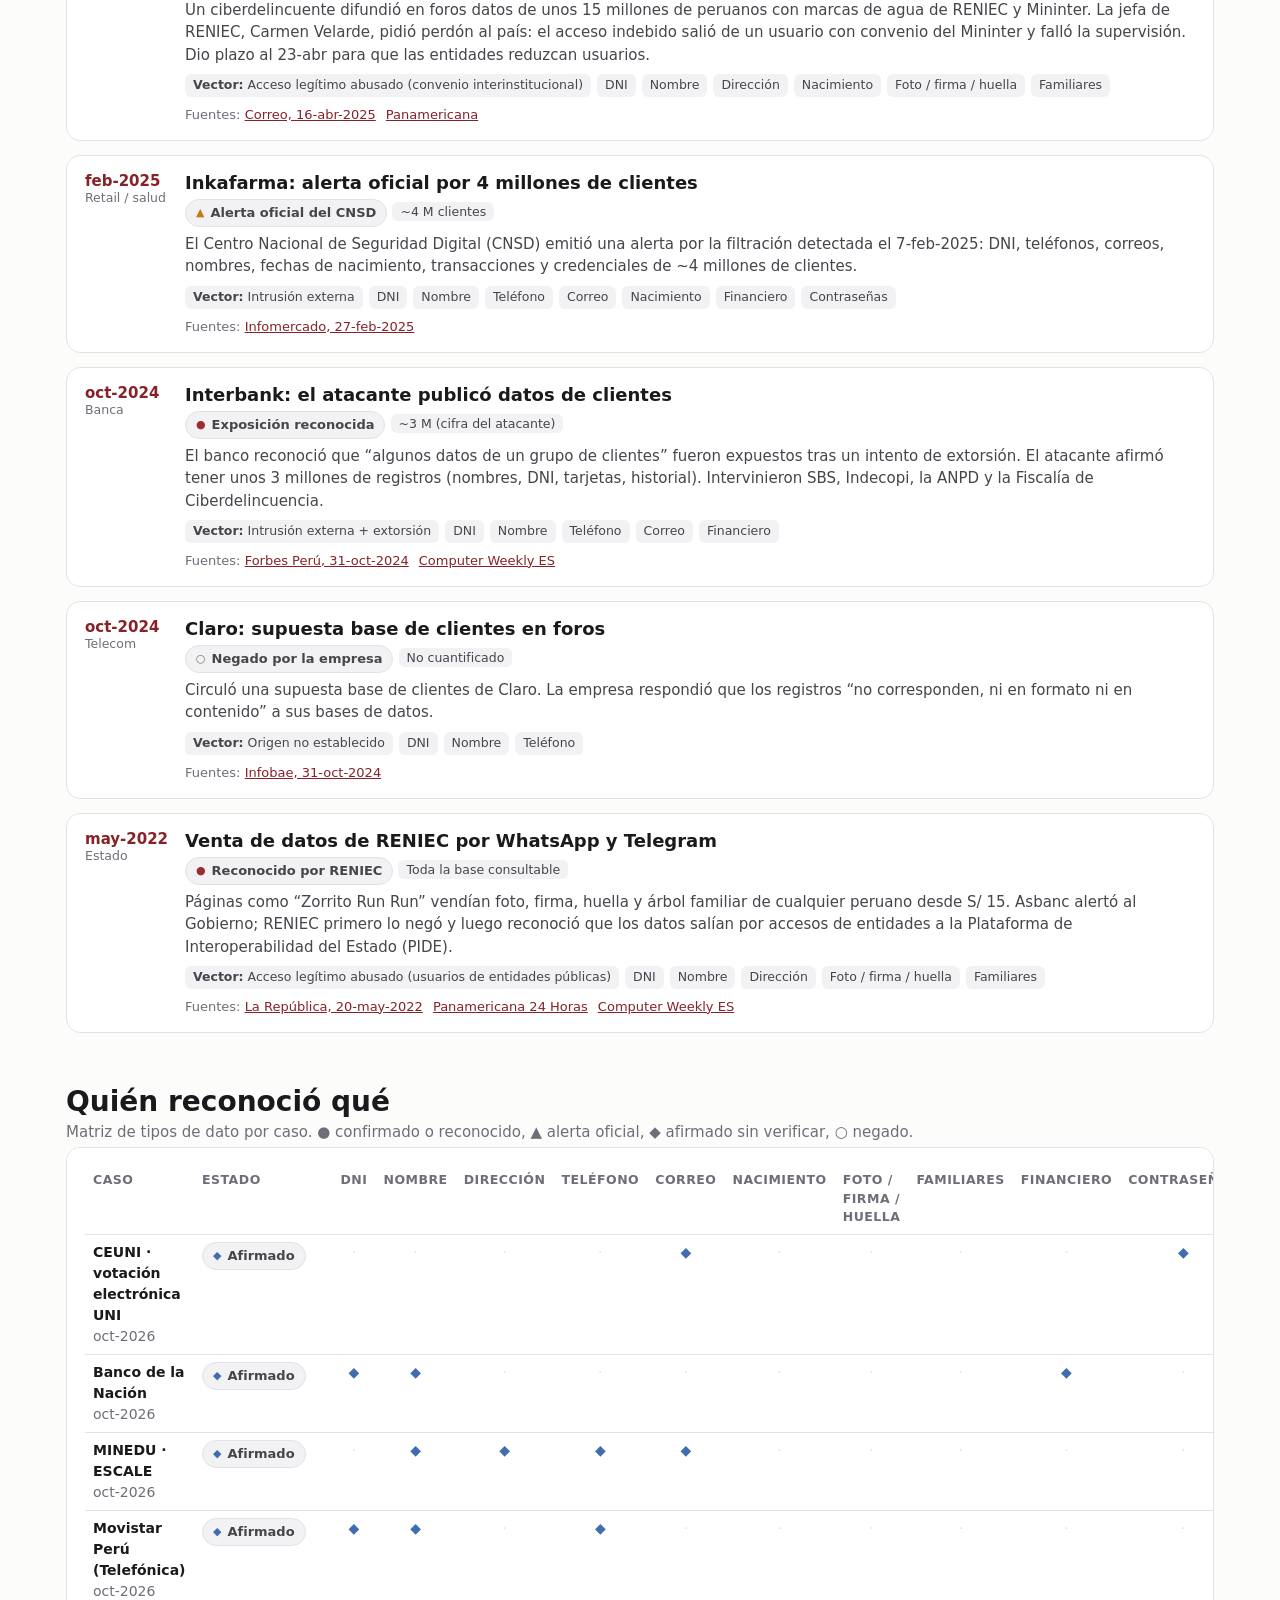
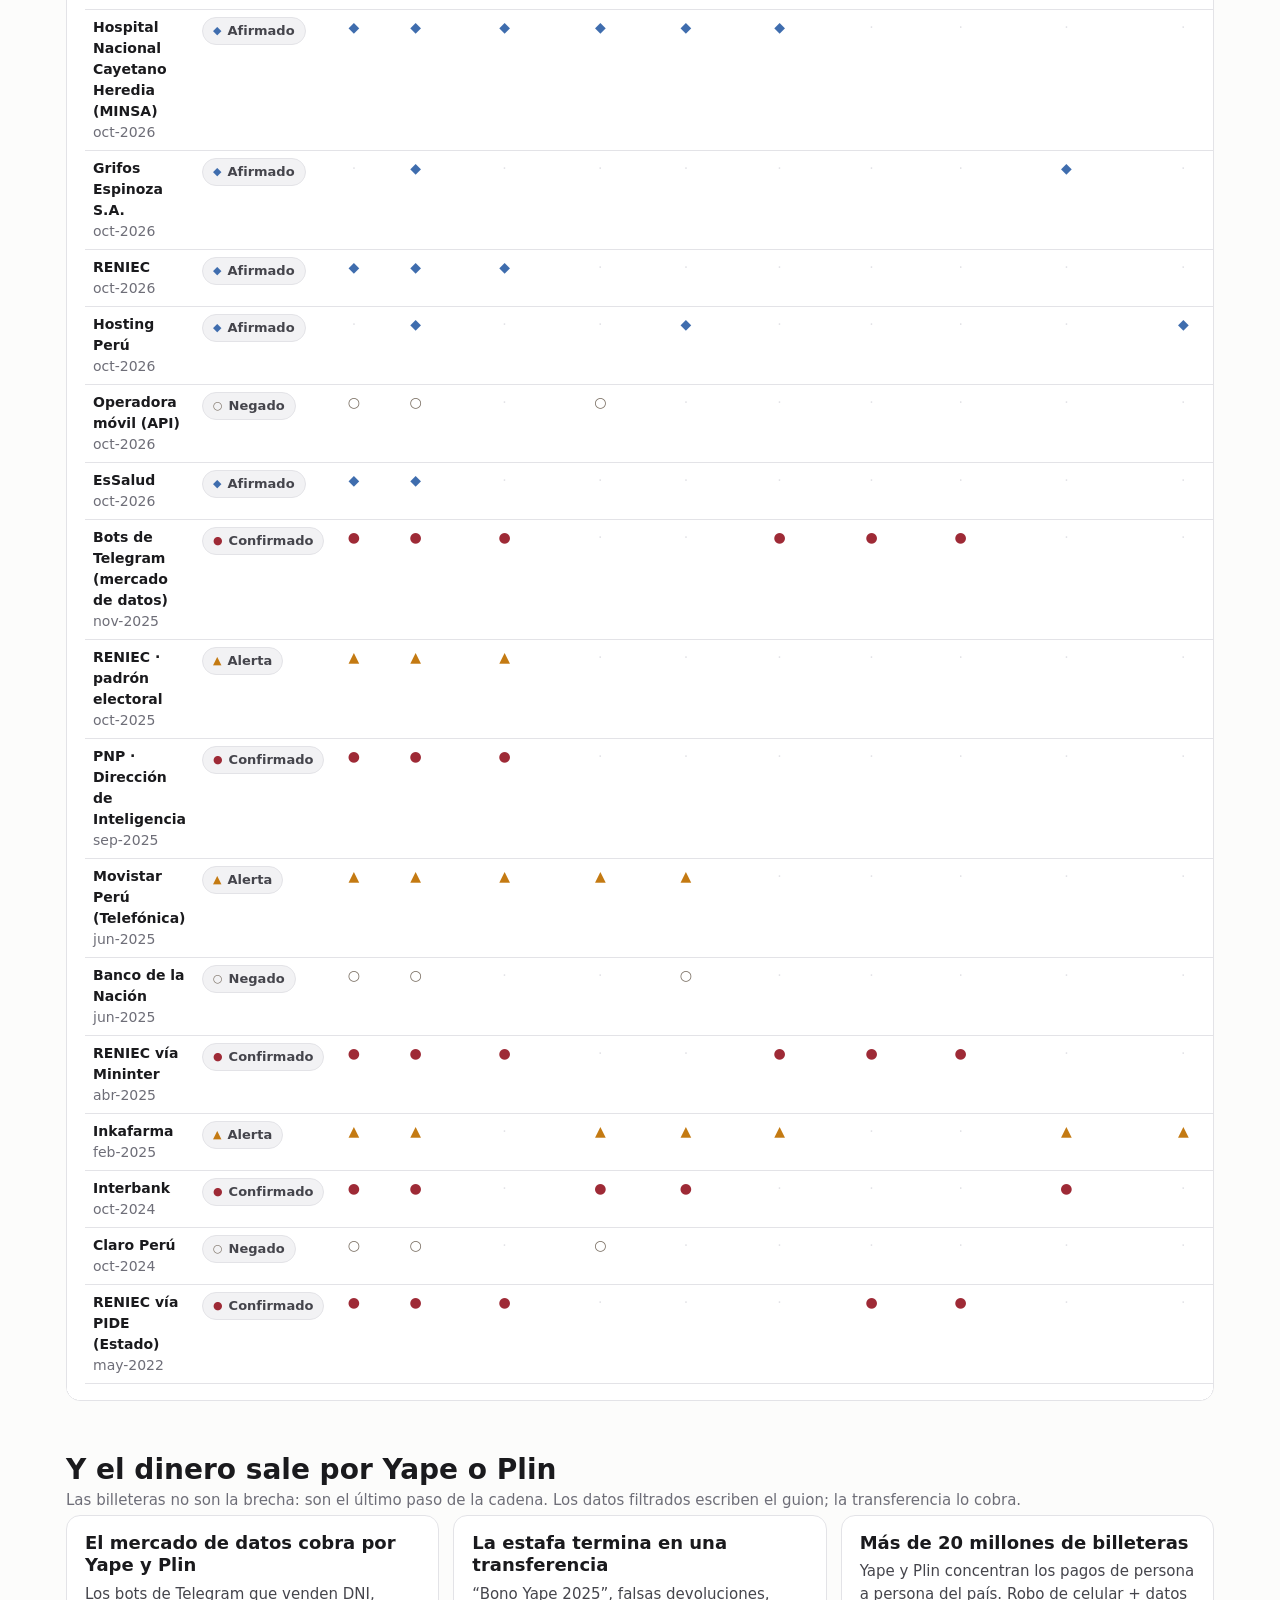
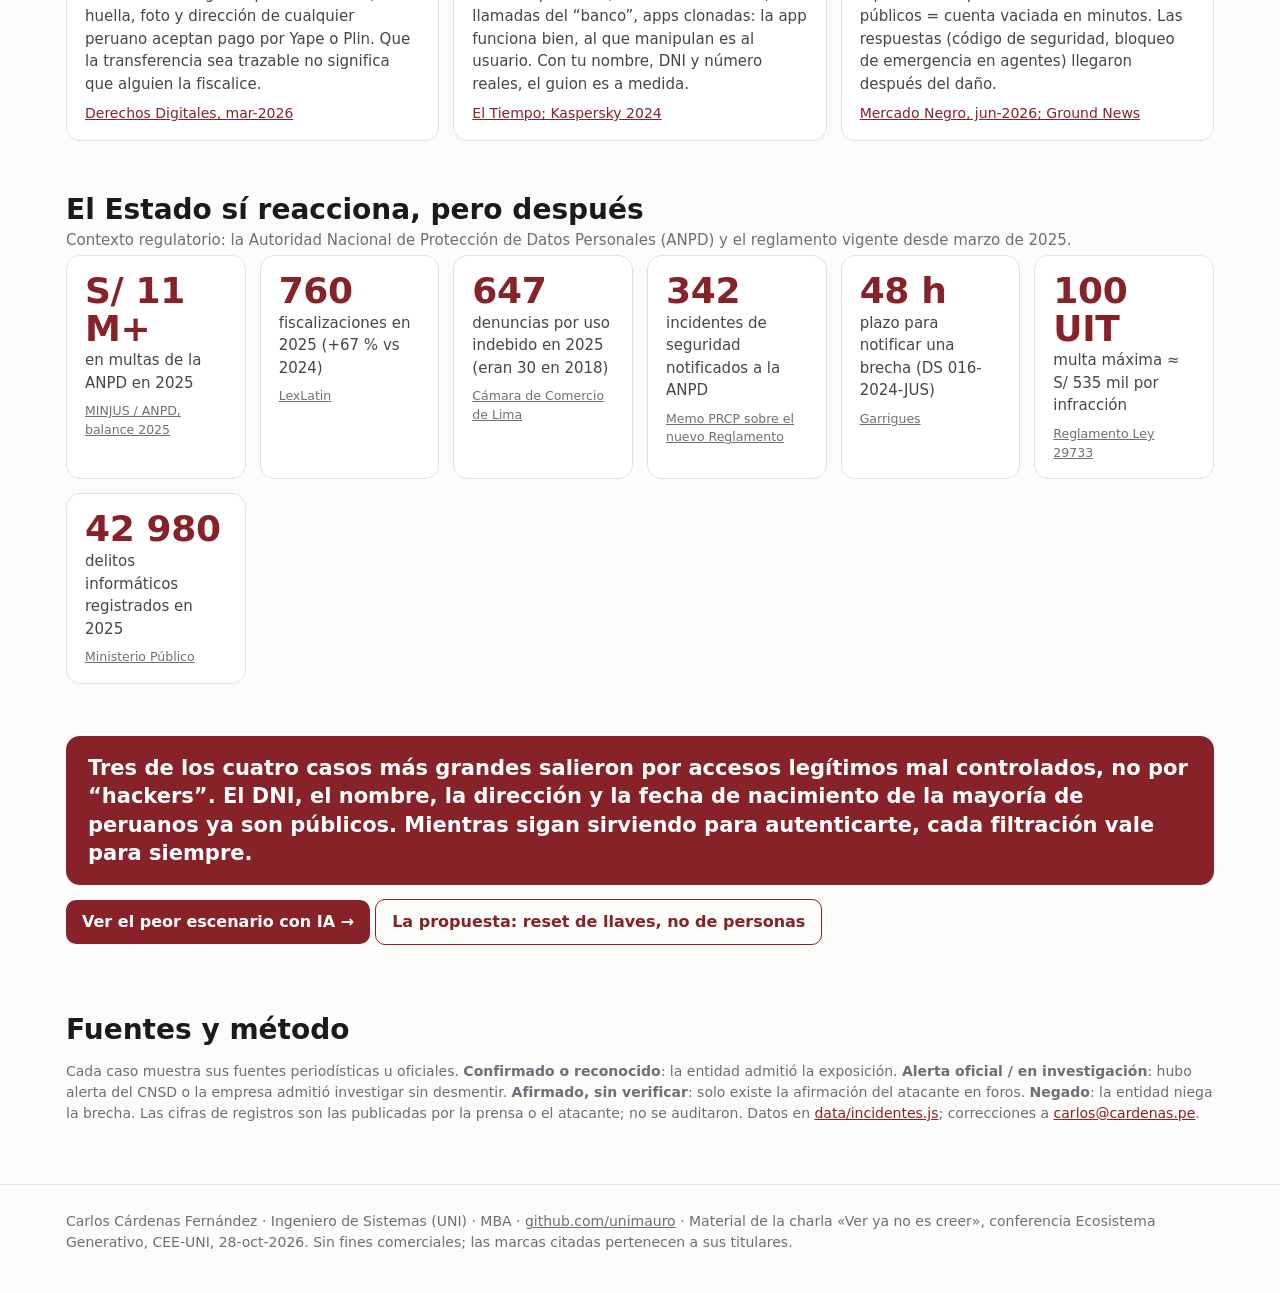
==== commit 98f82fbc: "Banner HOY debajo de los KPIs" ====
--- a/index.html
+++ b/index.html
@@ -32,7 +32,12 @@
   <div class="meta">Corte: 28-oct-2026 · Se distingue lo <b>confirmado</b> de lo <b>afirmado en foros</b>. Cada caso enlaza a su fuente. · Charla «Ver ya no es creer», Ecosistema Generativo · CEE-UNI.</div>
 </div>
 
-<section style="padding-top:6px">
+
+<section>
+  <div class="grid g3" id="kpis"></div>
+</section>
+
+<section style="padding-top:0">
   <div class="callout hoy">
     <div class="hoy-card">
       <div class="hoy-tag">HOY · 28-OCT · UNI</div>
@@ -43,10 +48,6 @@
     </div>
     <img src="assets/ceuni-voto.png" alt="Captura del sistema CEUNI con la etiqueta voto emitido y el reporte del docente, correo tapado">
   </div>
-</section>
-
-<section>
-  <div class="grid g3" id="kpis"></div>
 </section>
 
 <section>
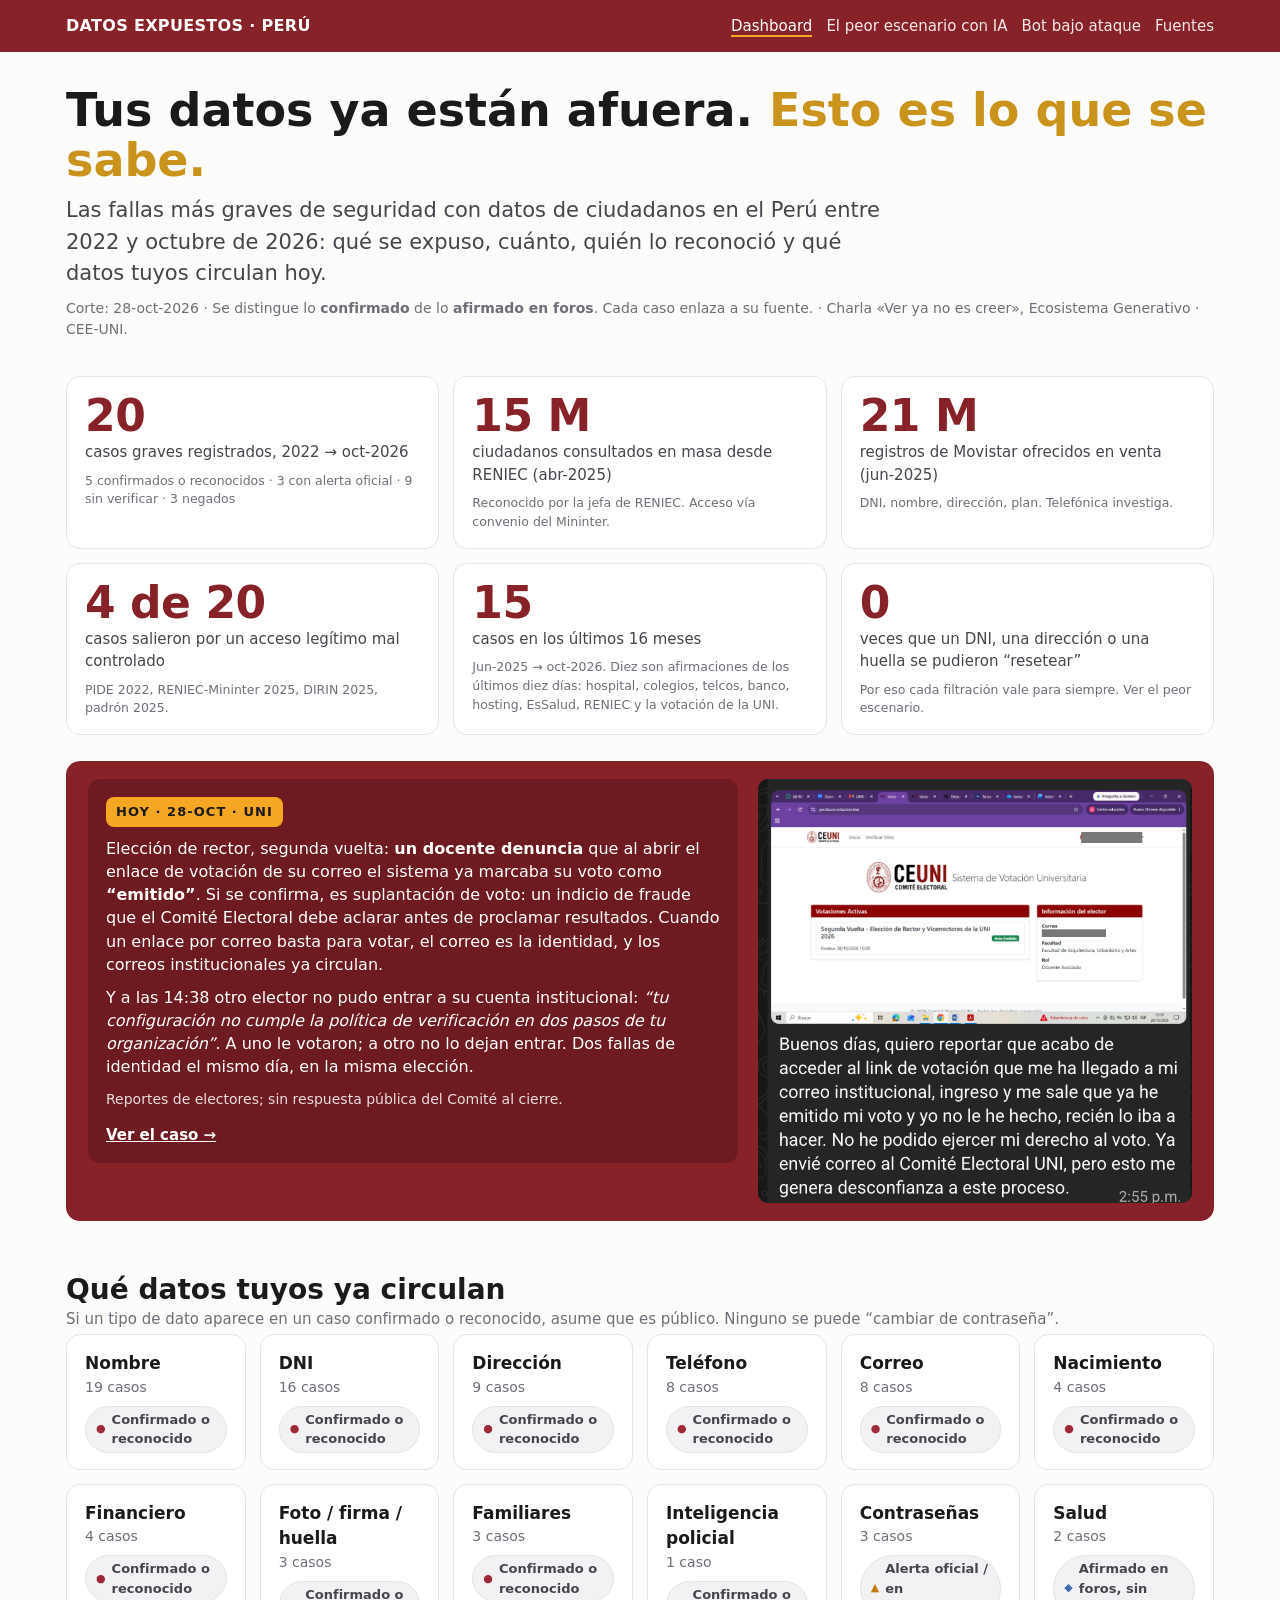
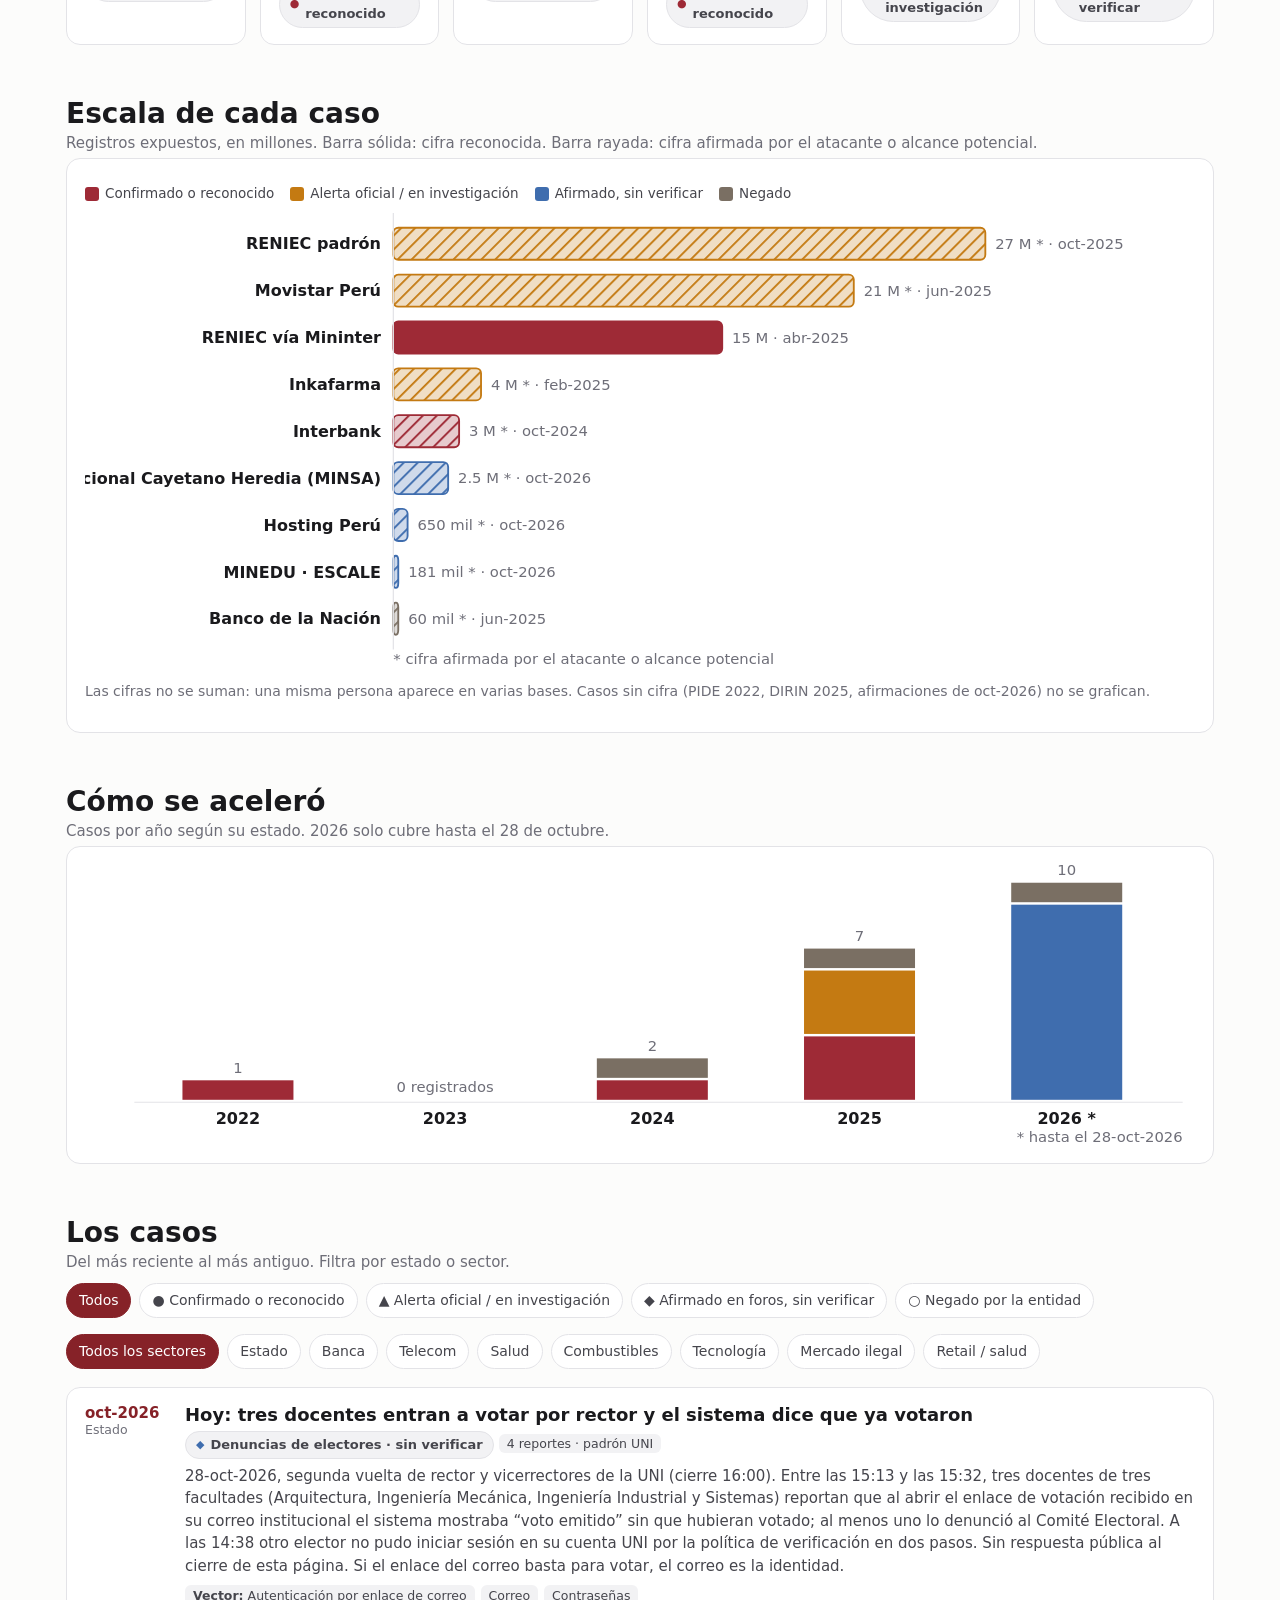
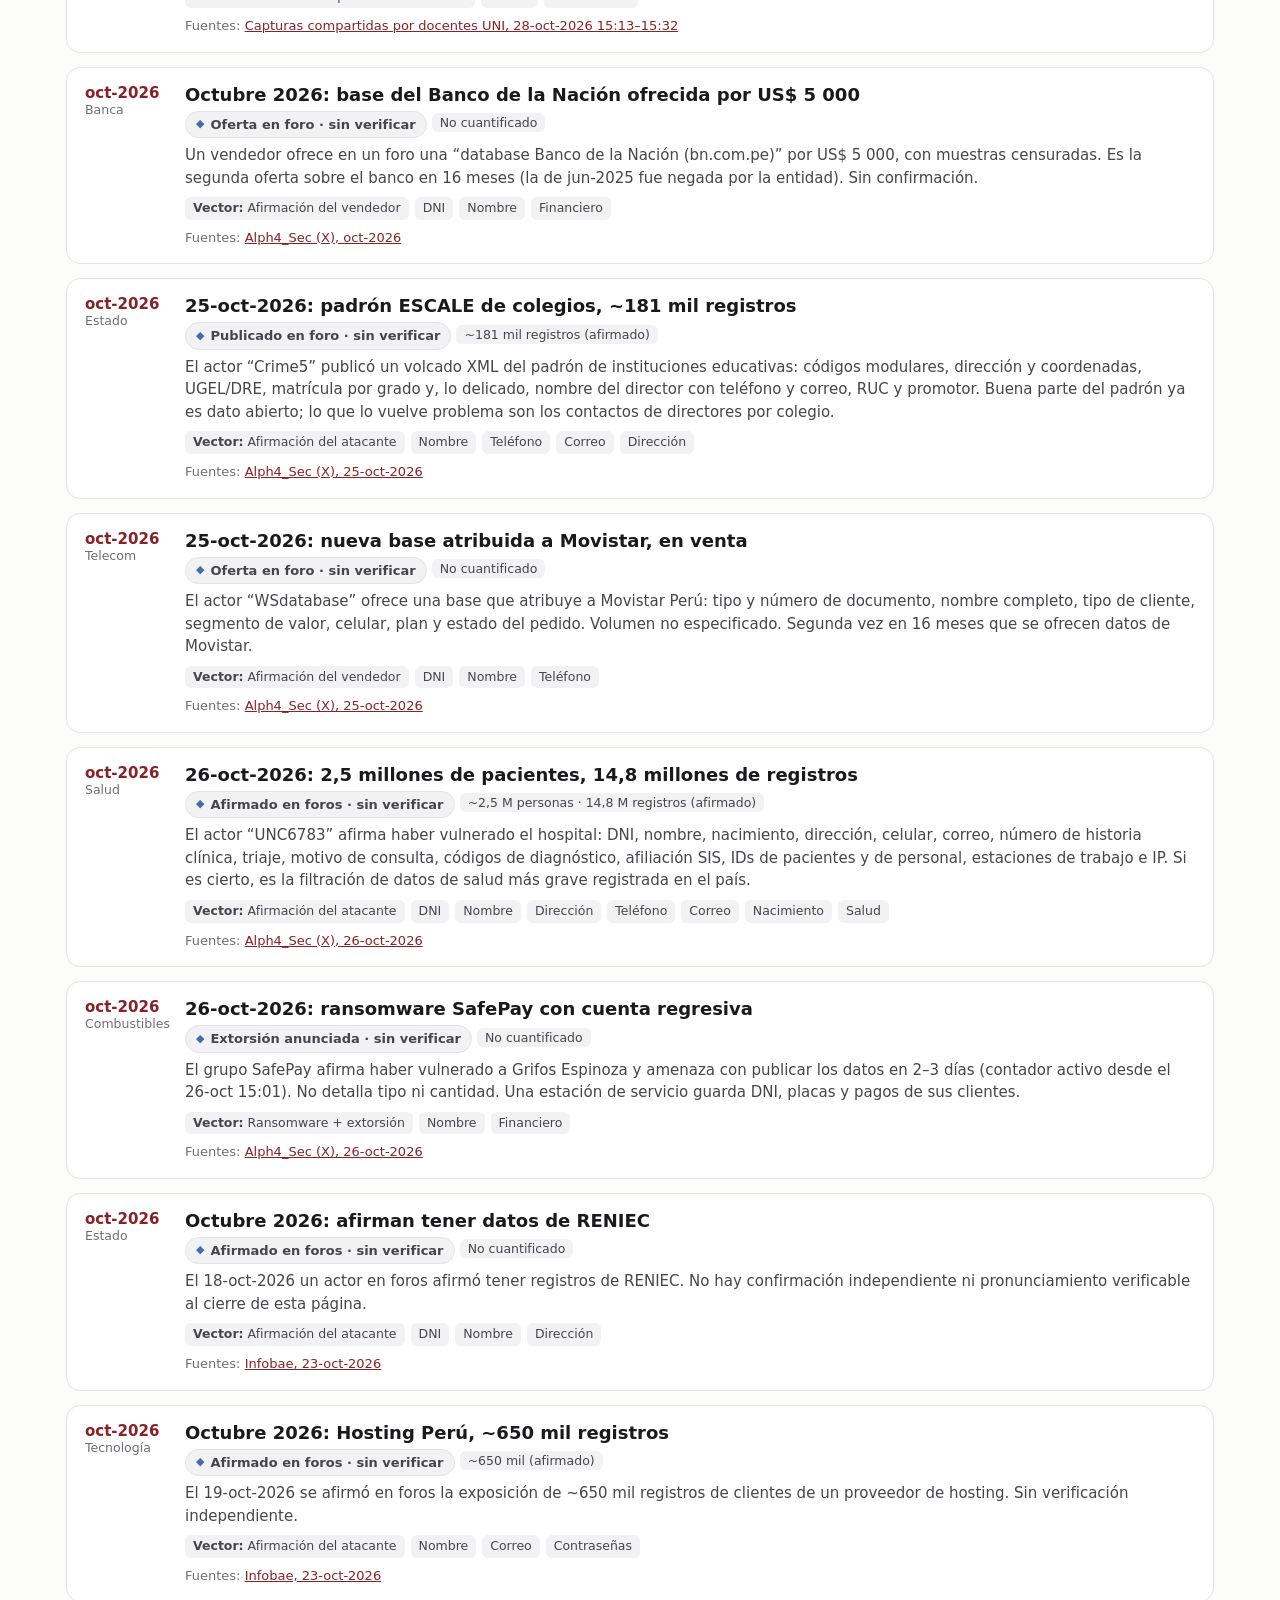
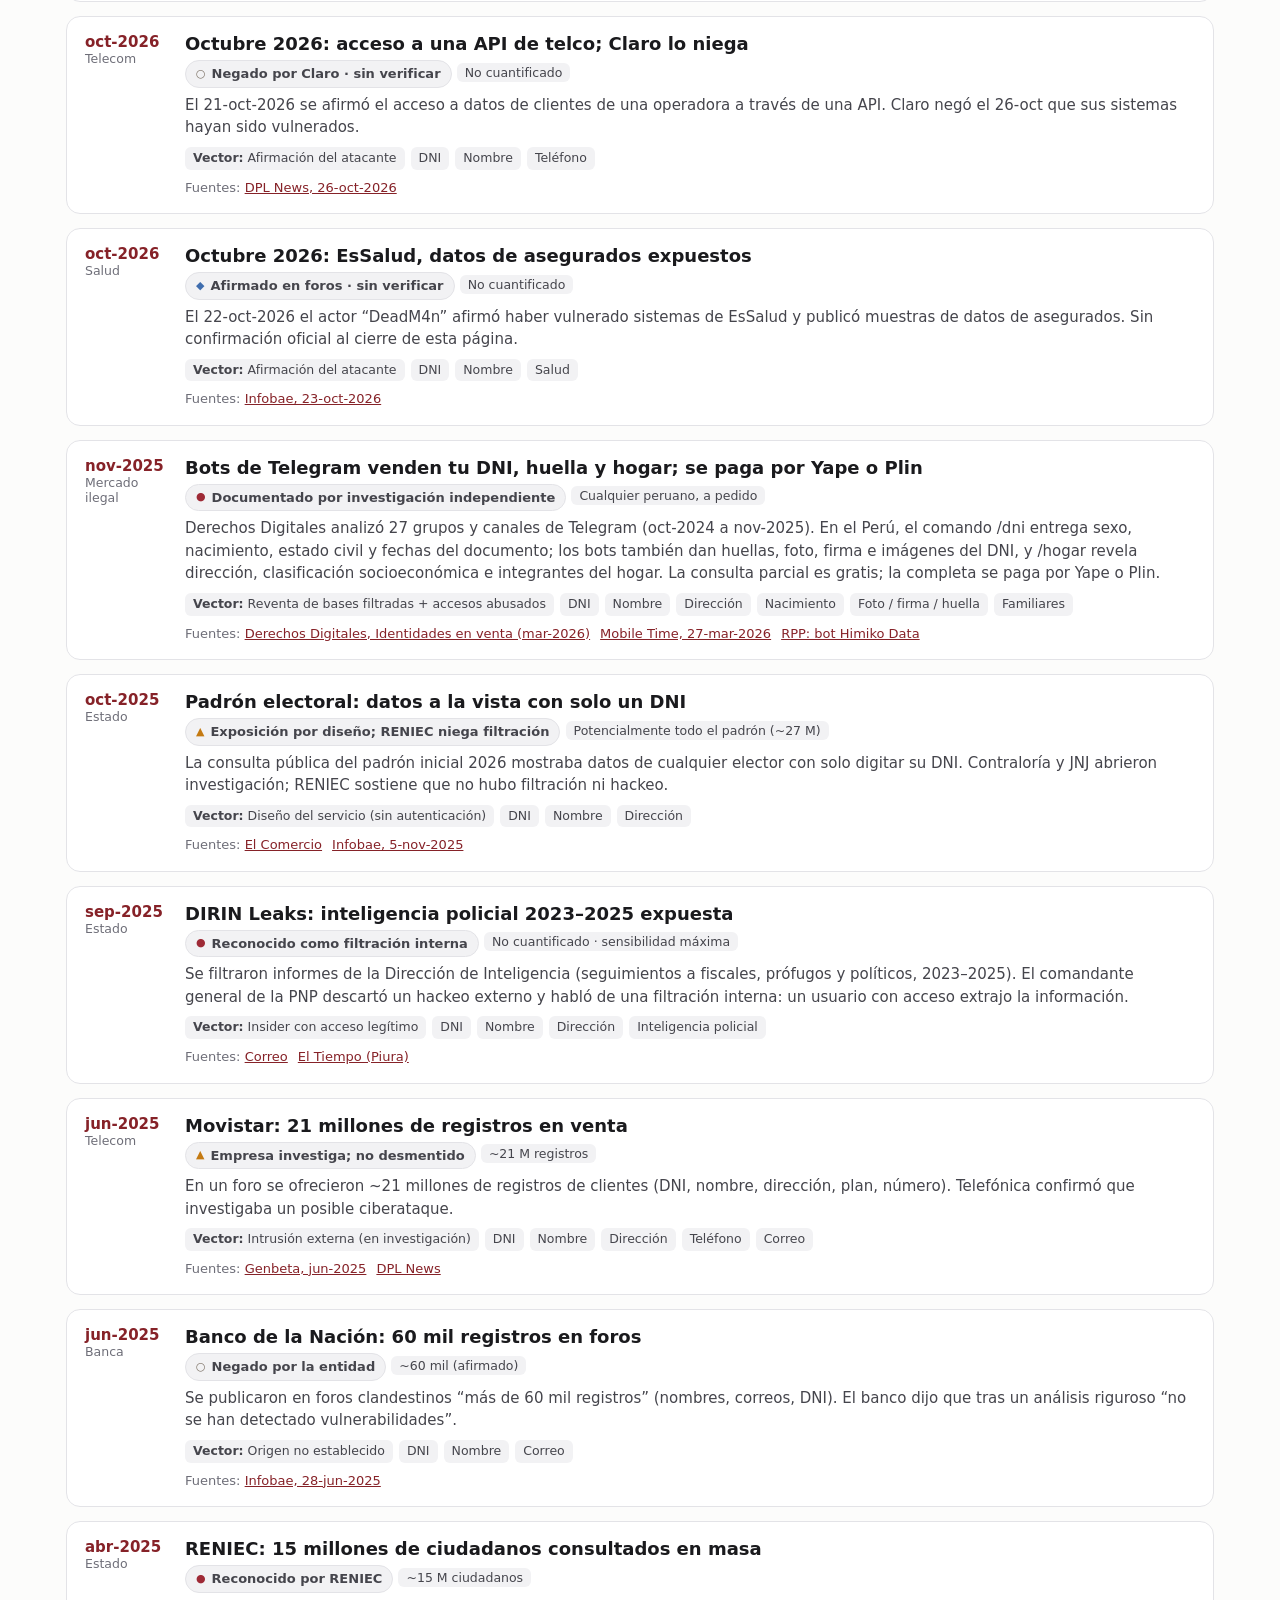
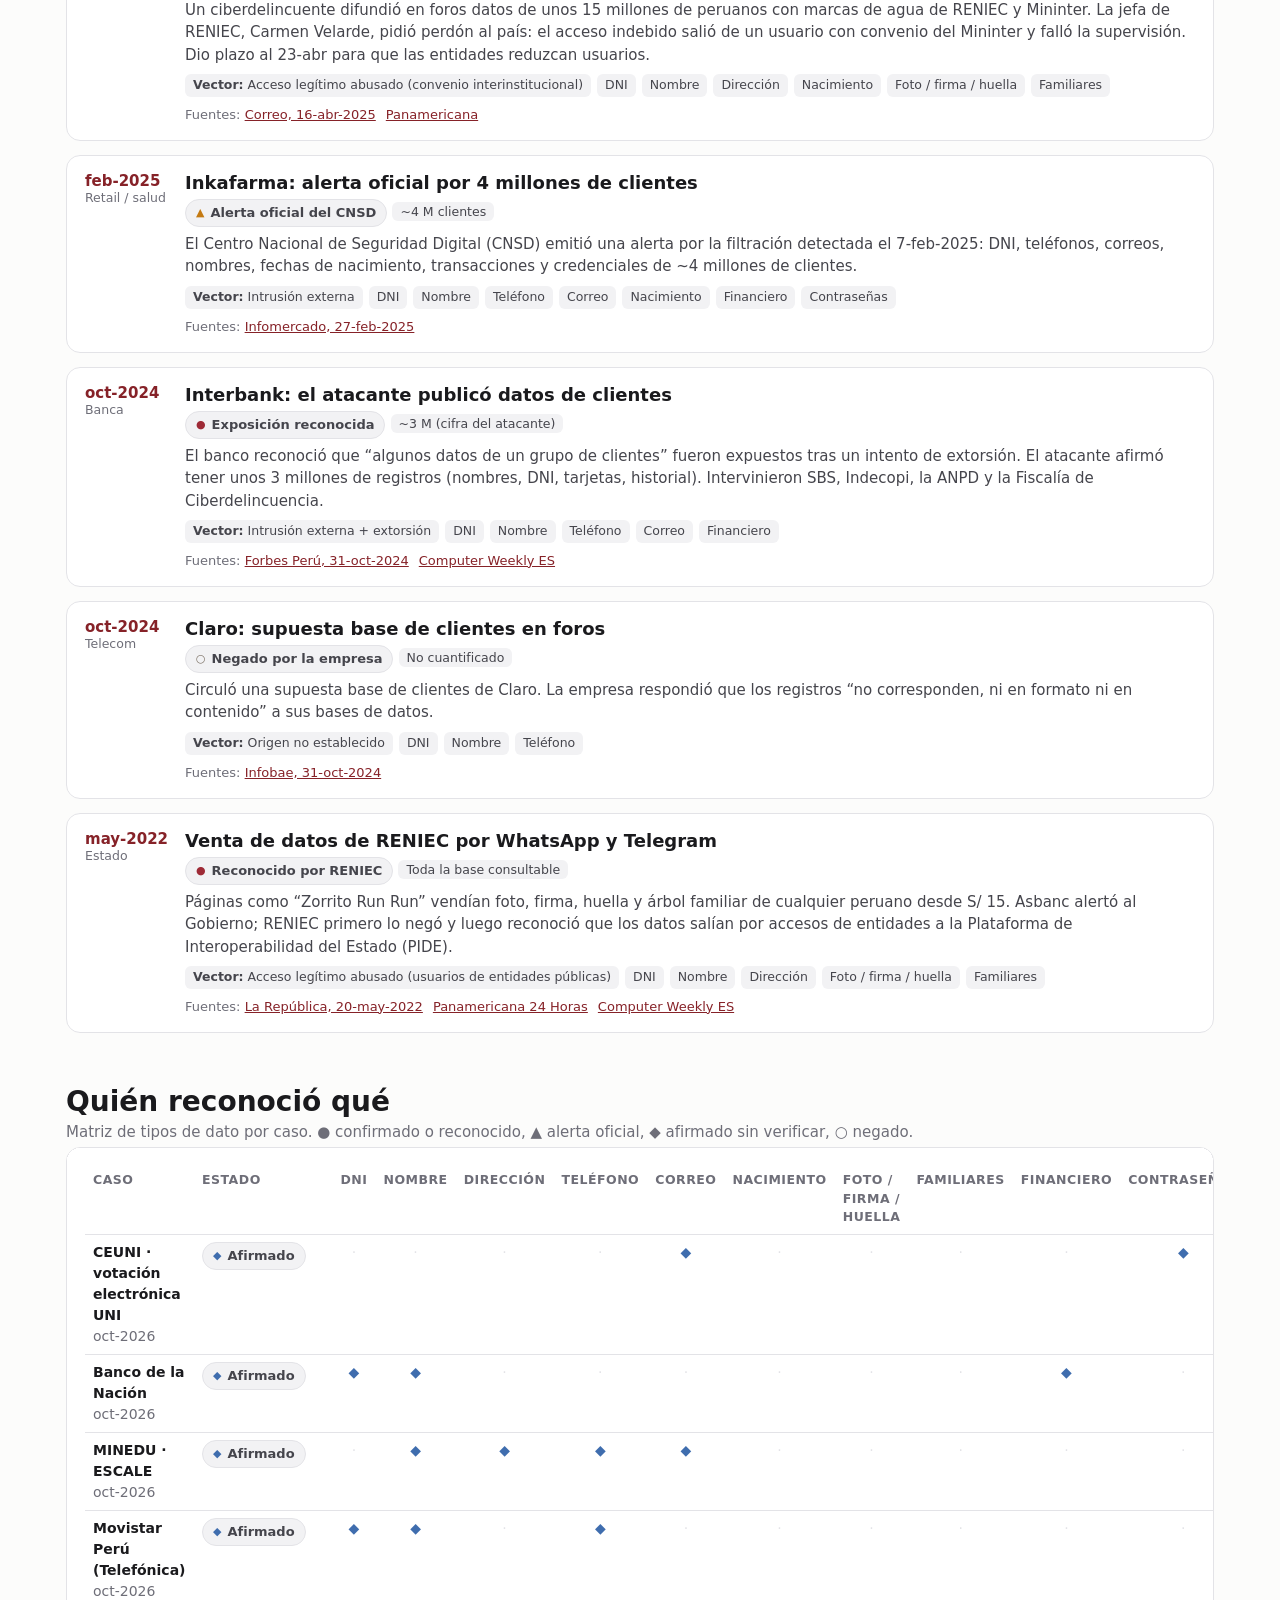
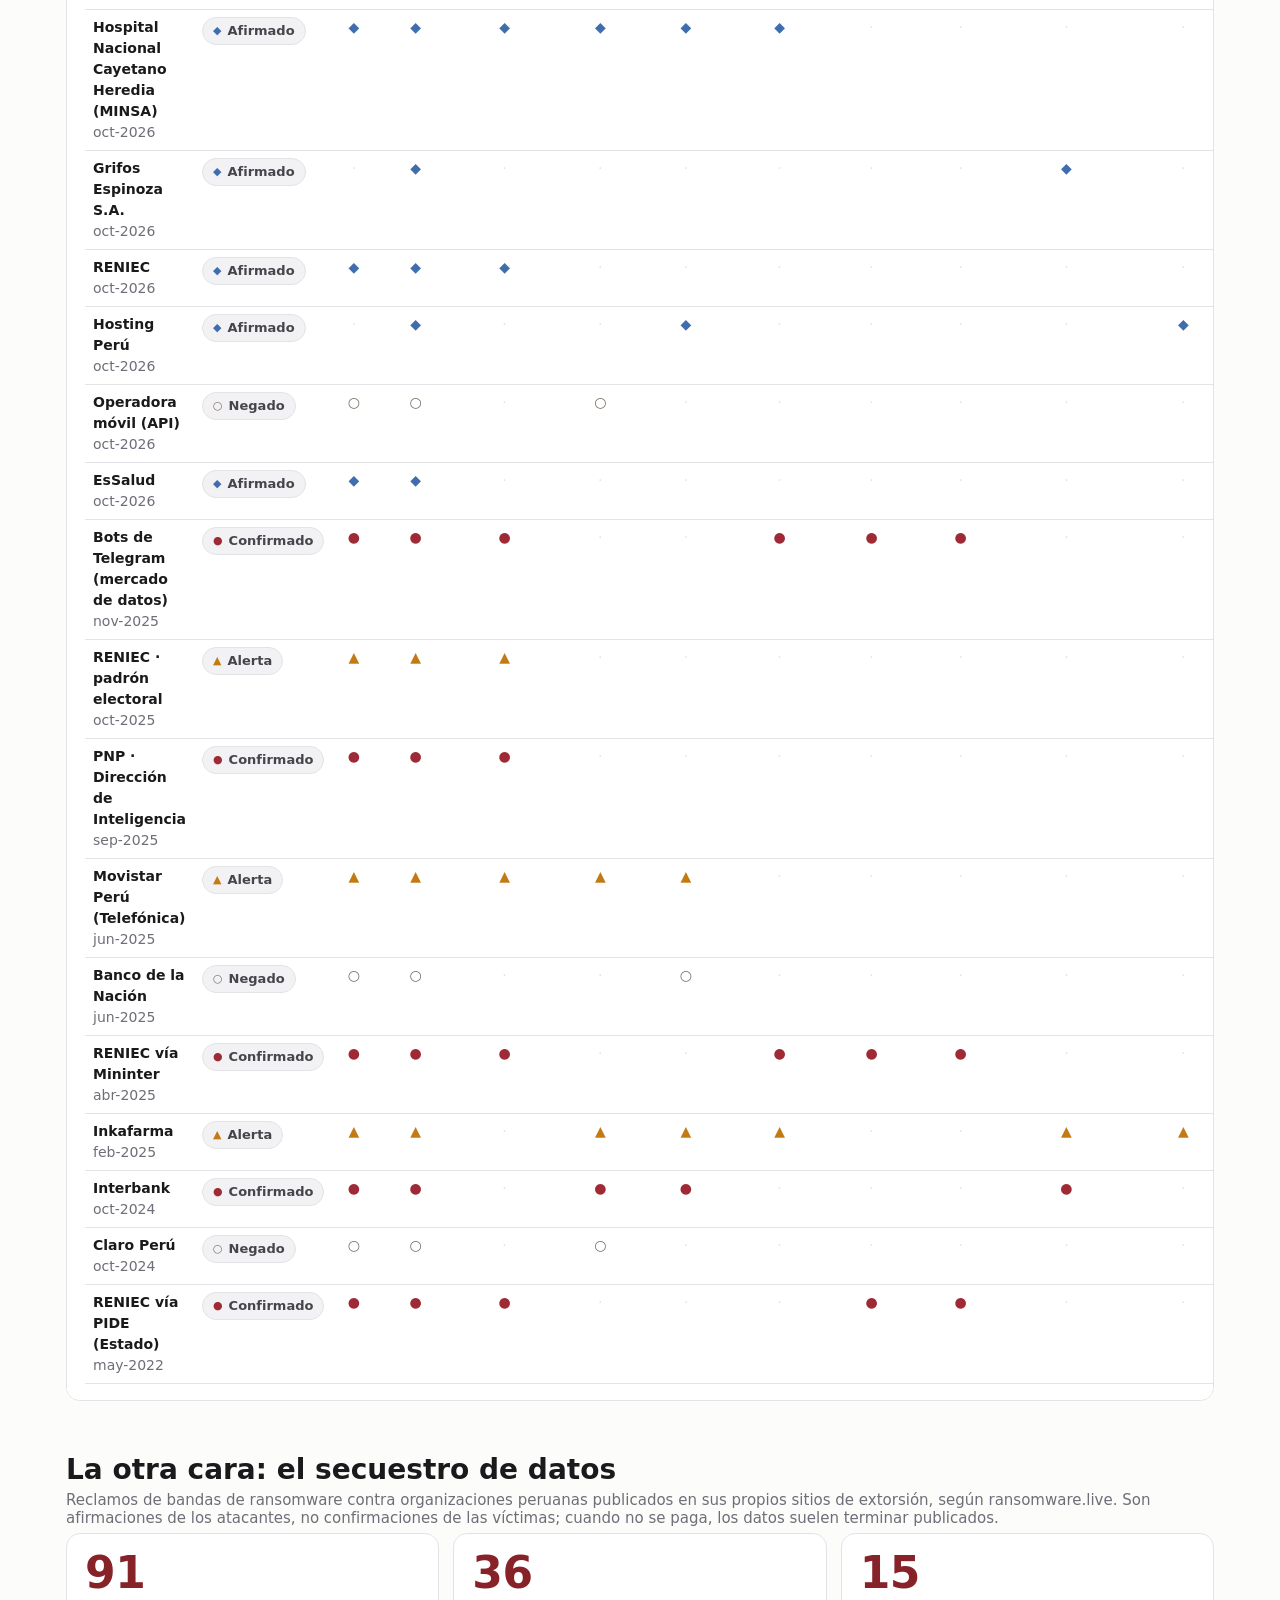
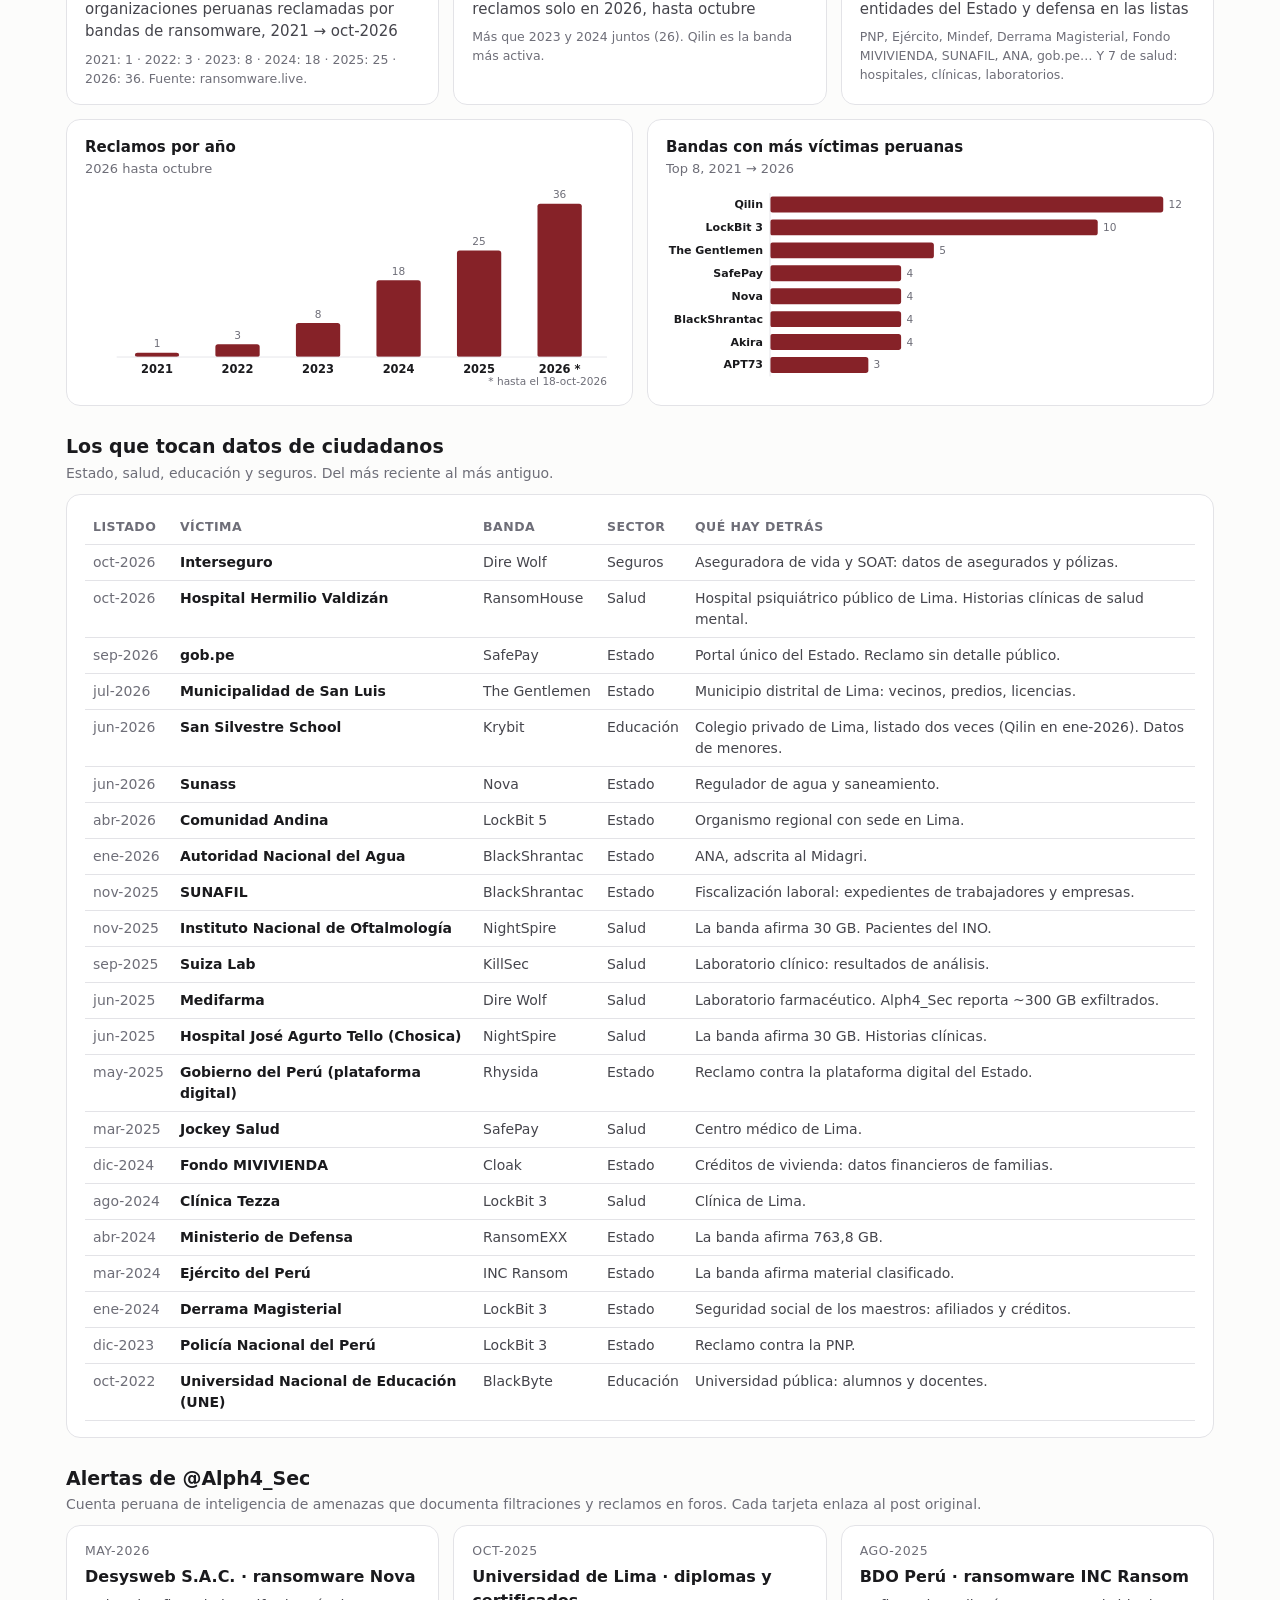
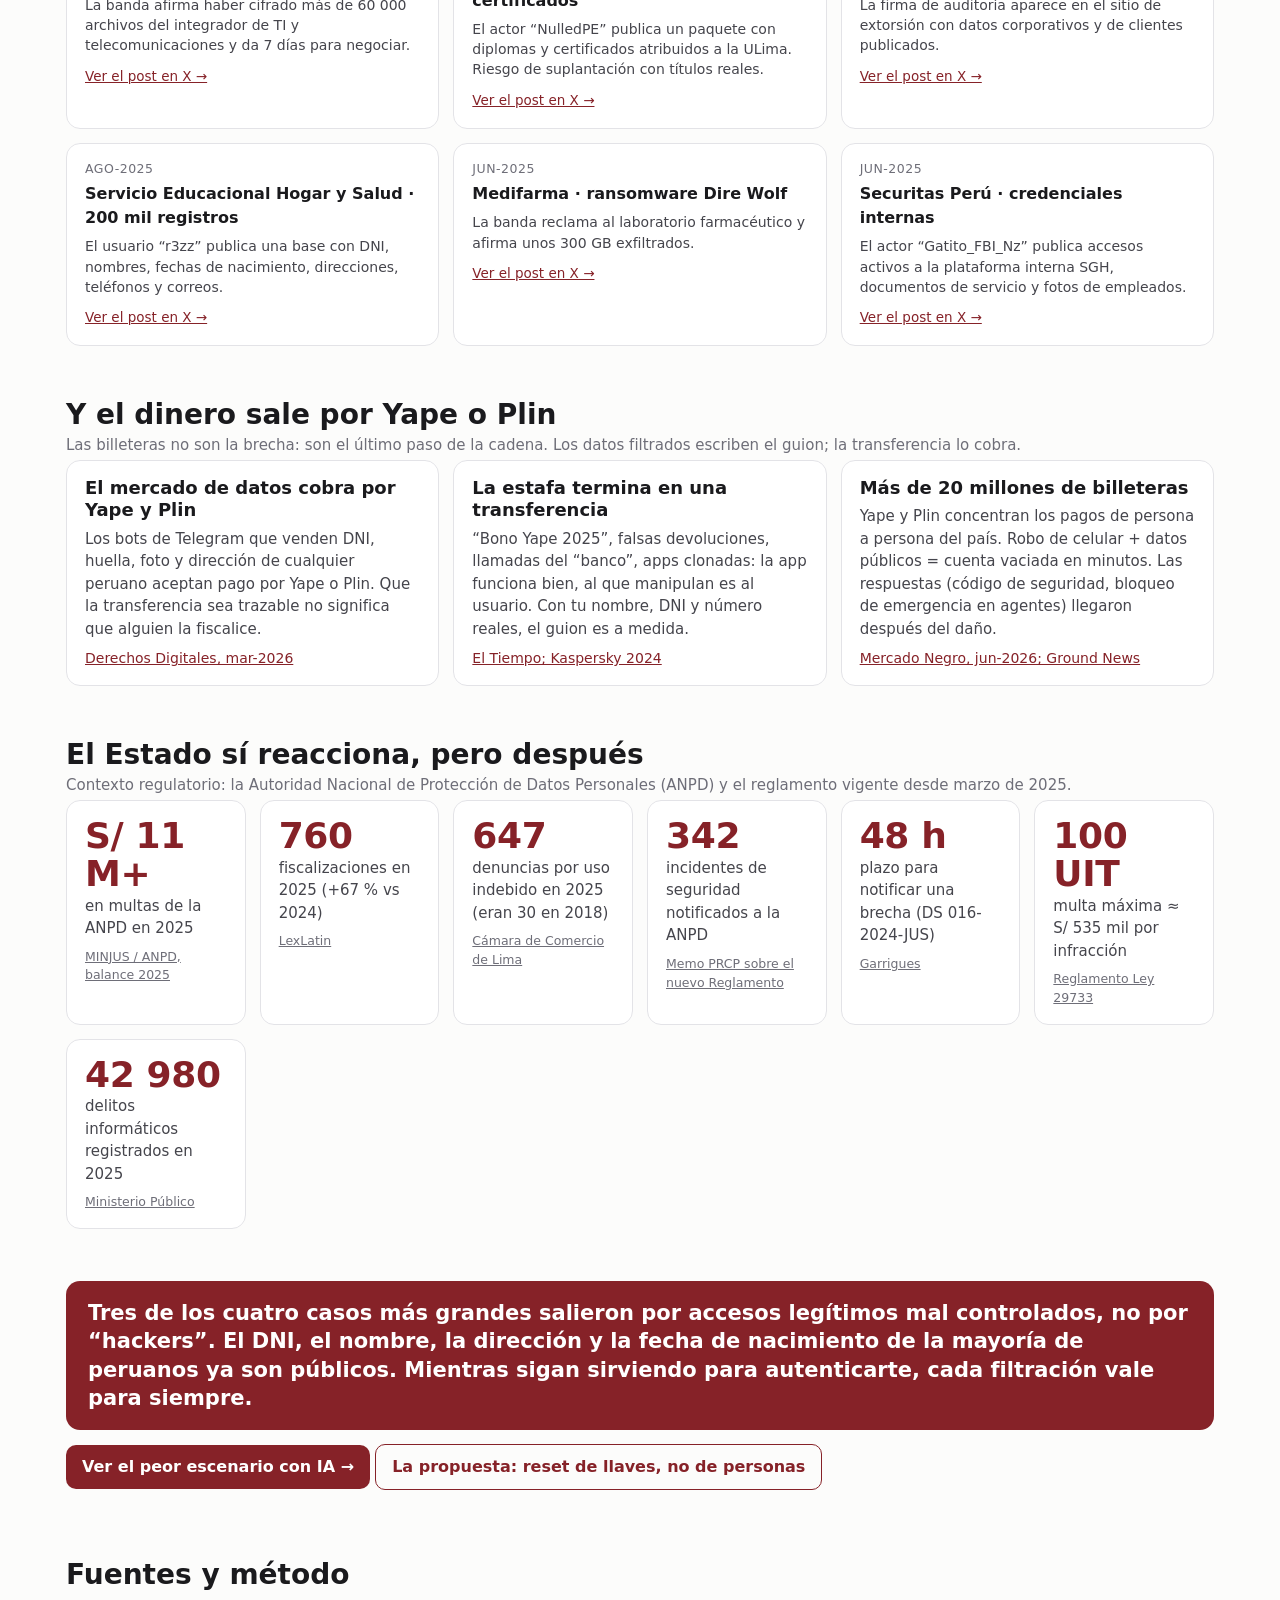
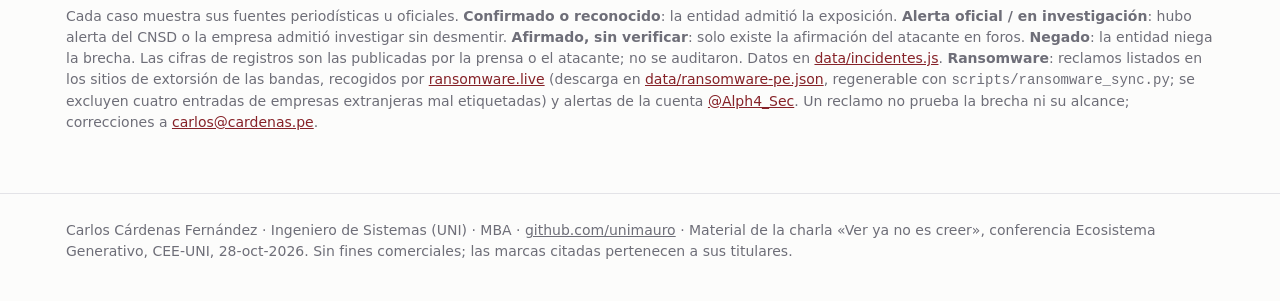
==== commit b7d8d92d: "Sección ransomware: reclamos ransomware.live por año y banda, casos con datos de ciudadanos y alerta" ====
--- a/index.html
+++ b/index.html
@@ -85,6 +85,20 @@
   <div class="card matrix"><table id="matriz"></table></div>
 </section>
 
+<section id="ransomware">
+  <h2>La otra cara: el secuestro de datos <small>Reclamos de bandas de ransomware contra organizaciones peruanas publicados en sus propios sitios de extorsión, según ransomware.live. Son afirmaciones de los atacantes, no confirmaciones de las víctimas; cuando no se paga, los datos suelen terminar publicados.</small></h2>
+  <div class="grid g3" id="rw-kpis"></div>
+  <div class="grid g2" style="margin-top:14px">
+    <div class="card"><div class="ch">Reclamos por año <span>2026 hasta octubre</span></div><svg class="chart" id="rw-years" role="img" aria-label="Reclamos de ransomware contra Perú por año"></svg></div>
+    <div class="card"><div class="ch">Bandas con más víctimas peruanas <span>Top 8, 2021 → 2026</span></div><svg class="chart" id="rw-groups" role="img" aria-label="Bandas de ransomware con más víctimas en Perú"></svg></div>
+  </div>
+  <h3 class="sub">Los que tocan datos de ciudadanos <small>Estado, salud, educación y seguros. Del más reciente al más antiguo.</small></h3>
+  <div class="card matrix rw-desk"><table id="rw-tabla"></table></div>
+  <div class="grid rw-mob" id="rw-cards"></div>
+  <h3 class="sub">Alertas de @Alph4_Sec <small>Cuenta peruana de inteligencia de amenazas que documenta filtraciones y reclamos en foros. Cada tarjeta enlaza al post original.</small></h3>
+  <div class="grid g3" id="rw-alph4"></div>
+</section>
+
 <section>
   <h2>Y el dinero sale por Yape o Plin <small>Las billeteras no son la brecha: son el último paso de la cadena. Los datos filtrados escriben el guion; la transferencia lo cobra.</small></h2>
   <div class="grid g3" id="yape"></div>
@@ -102,13 +116,15 @@
 
 <section id="fuentes">
   <h2>Fuentes y método</h2>
-  <p class="note">Cada caso muestra sus fuentes periodísticas u oficiales. <b>Confirmado o reconocido</b>: la entidad admitió la exposición. <b>Alerta oficial / en investigación</b>: hubo alerta del CNSD o la empresa admitió investigar sin desmentir. <b>Afirmado, sin verificar</b>: solo existe la afirmación del atacante en foros. <b>Negado</b>: la entidad niega la brecha. Las cifras de registros son las publicadas por la prensa o el atacante; no se auditaron. Datos en <a href="data/incidentes.js">data/incidentes.js</a>; correcciones a <a href="mailto:carlos@cardenas.pe">carlos@cardenas.pe</a>.</p>
+  <p class="note">Cada caso muestra sus fuentes periodísticas u oficiales. <b>Confirmado o reconocido</b>: la entidad admitió la exposición. <b>Alerta oficial / en investigación</b>: hubo alerta del CNSD o la empresa admitió investigar sin desmentir. <b>Afirmado, sin verificar</b>: solo existe la afirmación del atacante en foros. <b>Negado</b>: la entidad niega la brecha. Las cifras de registros son las publicadas por la prensa o el atacante; no se auditaron. Datos en <a href="data/incidentes.js">data/incidentes.js</a>. <b>Ransomware</b>: reclamos listados en los sitios de extorsión de las bandas, recogidos por <a href="https://www.ransomware.live/map/PE">ransomware.live</a> (descarga en <a href="data/ransomware-pe.json">data/ransomware-pe.json</a>, regenerable con <code>scripts/ransomware_sync.py</code>; se excluyen cuatro entradas de empresas extranjeras mal etiquetadas) y alertas de la cuenta <a href="https://x.com/Alph4_Sec">@Alph4_Sec</a>. Un reclamo no prueba la brecha ni su alcance; correcciones a <a href="mailto:carlos@cardenas.pe">carlos@cardenas.pe</a>.</p>
 </section>
 </div>
 
 <footer><div class="wrap">Carlos Cárdenas Fernández · Ingeniero de Sistemas (UNI) · MBA · <a href="https://github.com/unimauro">github.com/unimauro</a> · Material de la charla «Ver ya no es creer», conferencia Ecosistema Generativo, CEE-UNI, 28-oct-2026. Sin fines comerciales; las marcas citadas pertenecen a sus titulares.</div></footer>
 <div class="tip" id="tip"></div>
 <script src="data/incidentes.js"></script>
+<script src="data/ransomware.js"></script>
+<script src="data/ransomware-casos.js"></script>
 <script src="assets/app.js"></script>
 </body>
 </html>
--- a/assets/style.css
+++ b/assets/style.css
@@ -109,3 +109,17 @@
 .hoy-link{display:inline-block;color:#fff;font-weight:700;text-decoration:underline;font-size:15px}
 .callout.hoy img{width:100%;border-radius:10px;display:block}
 @media(min-width:760px){.callout.hoy{grid-template-columns:3fr 2fr;gap:20px}}
+
+/* Sección ransomware */
+.ch{font-weight:700;font-size:15px;margin-bottom:8px}
+.ch span{display:block;font-weight:400;font-size:13px;color:var(--muted)}
+h3.sub{font-size:19px;margin:26px 0 10px}
+h3.sub small{display:block;font-size:14px;color:var(--muted);font-weight:400;margin-top:2px}
+.matrix td.rw-g{white-space:nowrap;color:var(--ink-2)}
+.matrix td.rw-f{white-space:nowrap;color:var(--muted)}
+.alph4 .d{font-size:12.5px;color:var(--muted);letter-spacing:.04em;text-transform:uppercase}
+.alph4 .t{font-weight:700;margin:4px 0 6px}
+.alph4 p{margin:0 0 8px;font-size:14px;color:var(--ink-2);line-height:1.45}
+.alph4 a{font-size:13.5px}
+.rw-mob{display:none}
+@media(max-width:759px){.rw-desk{display:none}.rw-mob{display:grid}}
